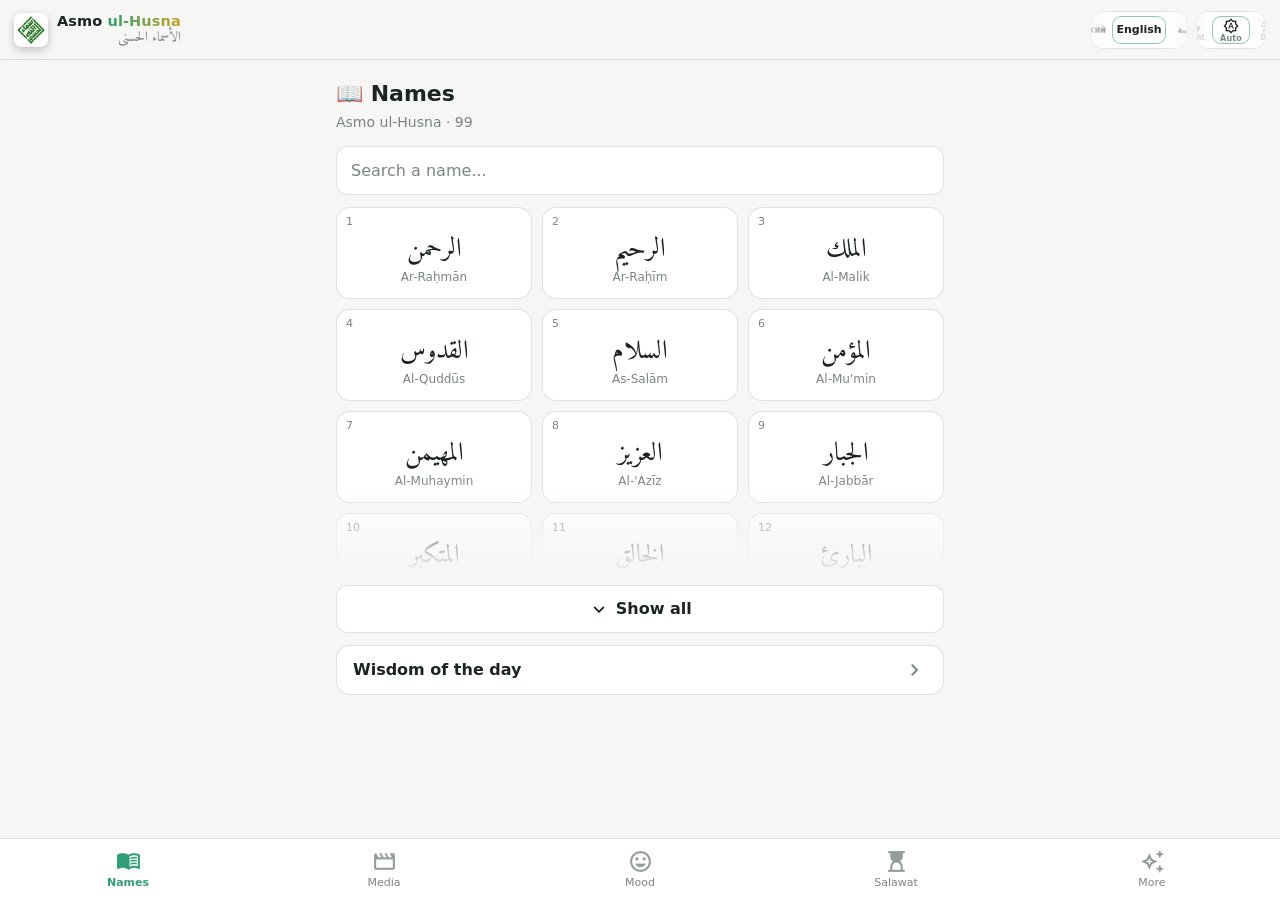
==== index-1.html @ 764eca91 "Add files via upload" ====
<!doctype html>
<html lang="uz">
<head>
  <meta charset="utf-8">
  <meta name="viewport" content="width=device-width, initial-scale=1, maximum-scale=1, viewport-fit=cover">
  <meta name="color-scheme" content="light dark">
  <title>Asmo ul-Husna</title>
  <link rel="preconnect" href="https://fonts.googleapis.com">
  <link rel="preconnect" href="https://fonts.gstatic.com" crossorigin>
  <link href="https://fonts.googleapis.com/css2?family=Amiri:wght@400;700&display=swap" rel="stylesheet">
  <link id="msf" href="https://fonts.googleapis.com/css2?family=Material+Symbols+Outlined:opsz,wght,FILL,GRAD@24,400,0..1,0&icon_names=add,delete,air,auto_awesome,balance,battery_alert,bedtime,block,brightness_auto,chevron_left,chevron_right,cleaning_services,cloud,compress,dark_mode,emoji_events,expand_less,expand_more,favorite,group_off,handshake,heart_broken,help,hourglass_empty,hourglass_top,light_mode,local_fire_department,mail,menu_book,mood,mood_bad,movie,music_note,pan_tool,person,psychology,radio_button_unchecked,restart_alt,self_improvement,sentiment_dissatisfied,sentiment_neutral,sentiment_satisfied,sentiment_very_dissatisfied,sentiment_very_satisfied,settings,share,shield,spa,stylus_note,thumb_up,timer_off,tornado,trending_down,undo,visibility_off,voice_over_off,volunteer_activism,warning,water_drop,wb_twilight,whatshot&display=block" rel="stylesheet" onerror="this.onerror=null;this.href='https://fonts.googleapis.com/css2?family=Material+Symbols+Outlined:opsz,wght,FILL,GRAD@24,400,0..1,0&display=block'">
  <link rel="stylesheet" href="style.css?v=26">
  <script src="https://telegram.org/js/telegram-web-app.js"></script>
</head>
<body>
  <header id="hdr" class="hdr" dir="ltr">
    <a class="brand" id="home" href="./" aria-label="Asmo ul-Husna">
      <span class="emb sm" aria-hidden="true"><i class="lgo"></i></span>
      <span class="bt"><span class="b1">Asmo <em>ul-Husna</em></span><span class="b2">الأسماء الحسنى</span></span>
    </a>
    <div class="tools">
      <div id="wLang" class="wheel w-lang" role="listbox" aria-label="Language"></div>
      <div id="wTheme" class="wheel w-theme" role="listbox" aria-label="Theme"></div>
    </div>
  </header>
  <main id="app" aria-live="polite"></main>
  <nav id="nav" class="nav"></nav>
  <div id="toast" class="toast" role="status"></div>
  <script src="config.js"></script>
  <script src="data.js"></script>
  <script src="meanings.js?v=26"></script>
  <script src="app.js?v=26"></script>
</body>
</html>
---- style.css ----
:root {
  --bg: var(--tg-theme-bg-color, #f6f7f4);
  --card: var(--tg-theme-secondary-bg-color, #ffffff);
  --text: var(--tg-theme-text-color, #1c2421);
  --hint: var(--tg-theme-hint-color, #7a8580);
  --accent: #2f9e77;
  --accent-text: #ffffff;
  --line: rgba(120, 130, 125, .22);
  --danger: #d9534f;
  --radius: 16px;
  --nav-h: 62px;
  --arabic: "Amiri", "Noto Naskh Arabic", "Traditional Arabic", serif;
}
@media (prefers-color-scheme: dark) {
  :root:not([data-theme="light"]):not([data-theme="dark"]) { --bg: var(--tg-theme-bg-color, #131816); --card: var(--tg-theme-secondary-bg-color, #1b2320); --text: var(--tg-theme-text-color, #e8efeb); --hint: var(--tg-theme-hint-color, #8fa097); --line: rgba(160, 180, 170, .18); }
}
:root[data-theme="light"] { color-scheme: light; --bg: #f6f7f4; --card: #ffffff; --text: #1c2421; --hint: #7a8580; --line: rgba(120, 130, 125, .22); }
:root[data-theme="dark"] { color-scheme: dark; --bg: #131816; --card: #1b2320; --text: #e8efeb; --hint: #8fa097; --line: rgba(160, 180, 170, .18); }
* { box-sizing: border-box; -webkit-tap-highlight-color: transparent; }
html, body { margin: 0; background: var(--bg); color: var(--text); font: 16px/1.45 -apple-system, "Segoe UI", Roboto, system-ui, sans-serif; }
body { padding-bottom: calc(var(--nav-h) + env(safe-area-inset-bottom)); }
#app { max-width: 640px; margin: 0 auto; padding: 14px 16px 24px; }
button { font: inherit; color: inherit; border: 0; background: none; cursor: pointer; }
input, textarea { font: inherit; color: var(--text); }

h1 { font-size: 22px; margin: 4px 0 2px; }
.sub { color: var(--hint); font-size: 14px; margin: 0 0 14px; }
.rule { height: 1px; background: var(--line); margin: 12px 0; border: 0; }

.card { background: var(--card); border-radius: var(--radius); padding: 14px; border: 1px solid var(--line); }
.stack > * + * { margin-top: 12px; }
.row { display: flex; gap: 8px; align-items: center; }
.row.wrap { flex-wrap: wrap; }
.grow { flex: 1; }
.center { text-align: center; }

.btn { background: var(--card); border: 1px solid var(--line); border-radius: 12px; padding: 11px 14px; min-height: 44px; font-weight: 600; }
.btn:active { transform: scale(.98); }
.btn.success { background: var(--accent); border-color: var(--accent); color: var(--accent-text); }
.btn.primary { background: var(--tg-theme-button-color, #3a86d6); border-color: transparent; color: var(--tg-theme-button-text-color, #fff); }
.btn.block { display: block; width: 100%; }
.btn.small { min-height: 36px; padding: 6px 12px; font-size: 14px; }

.search { width: 100%; padding: 12px 14px; border-radius: 12px; border: 1px solid var(--line); background: var(--card); margin-bottom: 12px; }
.grid3 { display: grid; grid-template-columns: repeat(3, 1fr); gap: 10px; }
.name-card { position: relative; background: var(--card); border: 1px solid var(--line); border-radius: 14px; padding: 10px 6px 9px; text-align: center; min-height: 92px; }
.name-card .num { position: absolute; top: 6px; inset-inline-start: 9px; font-size: 11px; color: var(--hint); }
.name-card .fav { position: absolute; top: 4px; inset-inline-end: 7px; font-size: 12px; }
.name-card .ar { font-family: var(--arabic); font-size: 26px; line-height: 1.5; margin-top: 8px; direction: rtl; }
.name-card .tr { font-size: 12px; color: var(--hint); }
.empty { text-align: center; color: var(--hint); padding: 30px 8px; }

.seg { display: grid; grid-template-columns: 1fr 1fr; gap: 8px; margin-bottom: 14px; }
.chips { display: flex; flex-wrap: wrap; gap: 8px; }
.chip { background: var(--card); border: 1px solid var(--line); border-radius: 999px; padding: 8px 14px; font-weight: 600; }
.nums { display: flex; flex-wrap: wrap; gap: 8px; justify-content: center; }
.nums .row5 { display: flex; gap: 8px; justify-content: center; width: 100%; }
.num-btn { width: 52px; height: 44px; border-radius: 12px; background: var(--card); border: 1px solid var(--line); font-weight: 700; }
.num-btn.on { background: var(--accent); border-color: var(--accent); color: var(--accent-text); }
.pager { display: flex; align-items: center; justify-content: center; gap: 10px; margin-top: 12px; }
.pager .pg { color: var(--hint); font-weight: 600; min-width: 56px; text-align: center; }

.hero { text-align: center; padding: 18px 10px; }
.hero .ar { font-family: var(--arabic); font-size: 54px; line-height: 1.5; direction: rtl; }
.hero .tr { font-size: 20px; font-weight: 700; }
.hero .no { color: var(--hint); font-size: 13px; }
audio { width: 100%; margin-top: 10px; }
.notice { color: var(--hint); font-size: 13px; margin-top: 6px; }
textarea { width: 100%; min-height: 96px; padding: 12px; border-radius: 12px; border: 1px solid var(--line); background: var(--bg); resize: vertical; }

.mood-card { background: var(--card); border: 1px solid var(--line); border-radius: 14px; padding: 12px 6px; text-align: center; min-height: 96px; display: flex; flex-direction: column; justify-content: center; gap: 4px; }
.mood-card .em { font-size: 30px; }
.mood-card .lb { font-size: 13px; line-height: 1.25; }
.bigemoji { font-size: 64px; text-align: center; }

.bar { height: 12px; border-radius: 99px; background: var(--line); overflow: hidden; }
.bar > i { display: block; height: 100%; background: var(--accent); border-radius: 99px; transition: width .25s; }
.stats { display: grid; grid-template-columns: repeat(3, 1fr); gap: 8px; text-align: center; }
.stats b { display: block; font-size: 22px; }
.stats span { color: var(--hint); font-size: 12px; }
.tap { width: 100%; height: 84px; font-size: 32px; border-radius: 22px; }
.owed { color: var(--danger); font-weight: 700; }
.done { text-align: center; font-weight: 700; color: var(--accent); }
.field { width: 100%; padding: 12px 14px; border-radius: 12px; border: 1px solid var(--line); background: var(--bg); }

.quote { text-align: center; padding: 20px 16px; }
.quote .em { font-size: 40px; }
.quote .qt { font-size: 18px; line-height: 1.55; margin: 12px 0; }
.quote .ref { color: var(--hint); font-size: 13px; }

.list > button { display: flex; align-items: center; gap: 12px; width: 100%; text-align: start; background: var(--card); border: 1px solid var(--line); border-radius: 14px; padding: 14px; margin-bottom: 10px; font-weight: 600; }
.list .ic { font-size: 22px; }
.back { margin-bottom: 8px; }

.nav { position: fixed; inset-inline: 0; bottom: 0; height: calc(var(--nav-h) + env(safe-area-inset-bottom)); padding-bottom: env(safe-area-inset-bottom); display: grid; grid-template-columns: repeat(5, 1fr); background: var(--card); border-top: 1px solid var(--line); z-index: 5; }
.nav button { display: flex; flex-direction: column; align-items: center; justify-content: center; gap: 1px; color: var(--hint); font-size: 11px; }
.nav button .ic { font-size: 25px; opacity: .8; }
.nav button.on { color: var(--accent); font-weight: 700; }
.nav button.on .ic { opacity: 1; font-variation-settings: "FILL" 1, "wght" 400, "GRAD" 0, "opsz" 24; }
.nav.hidden { display: none; }
.toast { position: fixed; left: 50%; bottom: calc(var(--nav-h) + 18px + env(safe-area-inset-bottom)); transform: translate(-50%, 20px); background: #222; color: #fff; padding: 9px 16px; border-radius: 999px; font-size: 14px; opacity: 0; pointer-events: none; transition: .25s; z-index: 9; }
.toast.show { opacity: .95; transform: translate(-50%, 0); }
[dir="rtl"] .pager button, [dir="rtl"] .row { direction: ltr; }

/* ====== Header + silindr (wheel) ====== */
.hdr { position: sticky; top: 0; z-index: 6; display: flex; align-items: center; justify-content: space-between; gap: 8px; height: 60px; padding: 8px 14px; background: var(--bg); border-bottom: 1px solid var(--line); }
.brand { display: flex; align-items: center; gap: 9px; min-width: 0; text-decoration: none; color: var(--text); transition: transform .15s; }
.brand:active { transform: scale(.96); }
@keyframes spin { to { transform: rotate(360deg); } }
.emb { position: relative; display: block; flex-shrink: 0; background: #fff; border-radius: 22%; overflow: hidden; box-shadow: 0 3px 8px rgba(0, 0, 0, .22); }
.emb { perspective: 260px; }
.lgo { position: absolute; inset: 5%; background: url("[data-uri]") center / contain no-repeat; animation: turn 5s ease-in-out infinite; }
@keyframes turn { 0% { transform: rotateY(0deg); } 45%, 100% { transform: rotateY(360deg); } }
.emb.sm { width: 34px; height: 34px; }
.bt span { white-space: nowrap; }
.emb.lg { width: 84px; height: 84px; border-radius: 20px; }
.homehead { display: flex; align-items: center; gap: 14px; margin-bottom: 12px; }
.homehead h1 { margin: 0; }
.homehead .sub { margin: 2px 0 0; }
@media (prefers-reduced-motion: reduce) { .lgo { animation: none; } }
.bt { display: flex; flex-direction: column; line-height: 1.05; min-width: 0; }
.b1 { font-weight: 800; font-size: 14.5px; letter-spacing: .1px; white-space: nowrap; }
.b1 em { font-style: normal; background: linear-gradient(90deg, #2f9e77, #c9a227); -webkit-background-clip: text; background-clip: text; color: transparent; -webkit-text-fill-color: transparent; }
.b2 { font-family: var(--arabic); font-size: 14px; color: var(--hint); margin-top: 2px; direction: rtl; text-align: start; letter-spacing: 0; }
.tools { display: flex; gap: 8px; flex-shrink: 0; }
.wheel { --iw: 66px; position: relative; height: 38px; border-radius: 12px; background: var(--card); border: 1px solid var(--line); overflow: hidden; perspective: 260px;
  -webkit-mask-image: linear-gradient(90deg, rgba(0,0,0,.35) 0, #000 24%, #000 76%, rgba(0,0,0,.35) 100%); mask-image: linear-gradient(90deg, rgba(0,0,0,.35) 0, #000 24%, #000 76%, rgba(0,0,0,.35) 100%); }
.wheel.w-lang { width: 98px; --iw: 52px; }
.wheel.w-theme { width: 70px; --iw: 36px; }
.wheel::after { content: ""; position: absolute; top: 4px; bottom: 4px; left: 50%; width: var(--iw); transform: translateX(-50%); border-radius: 9px; border: 1.5px solid var(--accent); opacity: .55; pointer-events: none; }
.w-track { display: flex; height: 100%; overflow-x: scroll; overflow-y: hidden; scroll-snap-type: x mandatory; scrollbar-width: none; -ms-overflow-style: none; overscroll-behavior-x: contain; touch-action: pan-x; cursor: grab; }
.w-track::-webkit-scrollbar { display: none; }
.w-track.drag, .w-track.jump { scroll-snap-type: none; }
.w-track.drag { cursor: grabbing; }
.w-item { flex: 0 0 var(--iw); width: var(--iw); display: flex; align-items: center; justify-content: center; scroll-snap-align: center; font-size: 11px; font-weight: 700; white-space: nowrap; user-select: none; will-change: transform, opacity; }
.w-theme .w-item { flex-direction: column; gap: 1px; line-height: 1; }
.w-item .ic { font-size: 16px; }
.w-item .lb { font-size: 8px; font-weight: 700; color: var(--hint); letter-spacing: .2px; }
.w-pad { flex: 0 0 calc((100% - var(--iw)) / 2); }

@media (max-width: 380px) {
  .wheel.w-lang { width: 90px; --iw: 48px; }
  .wheel.w-theme { width: 64px; --iw: 33px; }
  .b1 { font-size: 13px; }
  .emb.sm { width: 30px; height: 30px; }
  .brand { gap: 7px; }
  .b2 { display: none; }
}

/* ====== Salavot: qumsoat va dumaloq tugma ====== */
:root { --sand: #d9a93a; --capc: #9a7a3a; }
:root[data-theme="dark"] { --capc: #b8944a; }
.daily { display: flex; flex-direction: column; align-items: center; min-height: calc(100vh - 60px - var(--nav-h) - 52px - env(safe-area-inset-bottom)); min-height: calc(100dvh - 60px - var(--nav-h) - 52px - env(safe-area-inset-bottom)); }
.dhead { display: flex; align-items: center; justify-content: space-between; width: 100%; }
.gear { width: 40px; height: 40px; border-radius: 50%; background: var(--card); border: 1px solid var(--line); font-size: 18px; transition: transform .25s; }
.gear.on { transform: rotate(60deg); border-color: var(--accent); }
.daily .owed { margin: 4px 0 0; }
.hgwrap { margin: 6px 0 2px; width: 100%; }
.hgstage { --st1: #f3fcf8; --st2: #d4f0e3; --st3: #b5e3cd; --tx: #12362b; --tx2: rgba(18, 54, 43, .62); --s1: #3fcf9c; --s2: #1f9d74; --fxb: rgba(47, 158, 119, .55); --fxf: rgba(47, 158, 119, .14); position: relative; overflow: hidden; border-radius: 28px; padding: 18px 12px 14px; color: var(--tx); background: radial-gradient(110% 60% at 50% 40%, rgba(255, 255, 255, var(--stg, .7)) 0%, transparent 62%), linear-gradient(160deg, var(--st1) 0%, var(--st2) 55%, var(--st3) 100%); box-shadow: 0 12px 30px rgba(30, 140, 105, .2), inset 0 0 0 1px rgba(47, 158, 119, .18); }
:root[data-theme="dark"] .hgstage { --st1: #174a3c; --st2: #10362c; --st3: #0b2620; --tx: #e8fff4; --tx2: rgba(214, 255, 235, .72); --s1: #86f3c6; --s2: #3fc896; --fxb: rgba(255, 255, 255, .5); --fxf: rgba(255, 255, 255, .1); --au: .1; --stg: .06; }
@media (prefers-color-scheme: dark) { :root:not([data-theme="light"]):not([data-theme="dark"]) .hgstage { --st1: #174a3c; --st2: #10362c; --st3: #0b2620; --tx: #e8fff4; --tx2: rgba(214, 255, 235, .72); --s1: #86f3c6; --s2: #3fc896; --fxb: rgba(255, 255, 255, .5); --fxf: rgba(255, 255, 255, .1); --au: .1; --stg: .06; } }
.hgpat { position: absolute; inset: 0; width: 100%; height: 100%; pointer-events: none; }
.hgaura { position: absolute; left: 50%; top: 44%; width: 78%; aspect-ratio: 1; transform: translate(-50%, -50%); border-radius: 50%; background: radial-gradient(circle, rgba(255, 255, 255, var(--au, .55)), rgba(255, 255, 255, calc(var(--au, .55) * .27)) 46%, transparent 70%); filter: blur(6px); animation: aura 5s ease-in-out infinite; pointer-events: none; }
.pt { position: absolute; width: var(--s); height: var(--s); border-radius: 50%; background: var(--c); box-shadow: 0 0 calc(var(--s) * 2.6) var(--c); opacity: .15; animation: ptfloat var(--d) ease-in-out var(--dl) infinite; pointer-events: none; }
.pt.ring { background: none; border: 1.3px solid var(--c); box-shadow: 0 0 6px var(--c); }
.hgbox { position: relative; z-index: 2; display: flex; justify-content: center; }
.hgw { position: relative; width: 176px; height: 264px; }
.hg { position: absolute; inset: 0; width: 100%; height: 100%; display: block; overflow: visible; filter: drop-shadow(0 8px 12px rgba(0, 60, 45, .28)); }
.hgfrost { position: absolute; inset: 0; -webkit-backdrop-filter: blur(13px) saturate(1.9) brightness(1.06); backdrop-filter: blur(13px) saturate(1.9) brightness(1.06); background: linear-gradient(135deg, rgba(255, 255, 255, .42), rgba(210, 255, 235, .1) 50%, rgba(255, 255, 255, .2)); }
.orb { position: absolute; border-radius: 50%; filter: blur(18px); opacity: .55; pointer-events: none; animation: orbx var(--d) ease-in-out var(--dl) infinite alternate; }
.orb.o1 { width: 130px; height: 130px; left: -12%; top: 18%; background: radial-gradient(circle, #5fe0ab, rgba(95, 224, 171, 0) 70%); --tx: 250%; --ty: 40%; --d: 9s; --dl: 0s; }
.orb.o2 { width: 100px; height: 100px; right: -8%; top: 50%; background: radial-gradient(circle, #34c3b4, rgba(52, 195, 180, 0) 70%); --tx: -270%; --ty: -50%; --d: 11s; --dl: -3s; }
.orb.o3 { width: 150px; height: 150px; left: 6%; top: 60%; background: radial-gradient(circle, #7fd8ff, rgba(127, 216, 255, 0) 70%); --tx: 190%; --ty: -60%; --d: 13s; --dl: -6s; }
.orb.o4 { width: 80px; height: 80px; right: 12%; top: 14%; background: radial-gradient(circle, #b6f5d6, rgba(182, 245, 214, 0) 70%); --tx: -180%; --ty: 120%; --d: 8s; --dl: -2s; }
@keyframes orbx { from { transform: translate3d(0, 0, 0) scale(1); } to { transform: translate3d(var(--tx), var(--ty), 0) scale(1.3); } }
.hgsweep { position: absolute; top: -10%; bottom: -10%; width: 30%; left: -40%; background: linear-gradient(100deg, transparent, rgba(255, 255, 255, .45), transparent); transform: skewX(-18deg); animation: sweep 7s ease-in-out infinite; pointer-events: none; }
@keyframes sweep { 0%, 50% { left: -40%; } 100% { left: 130%; } }
.hg .halo, .hg .spk, .hg .mote { transform-box: fill-box; transform-origin: center; }
.hg .halo { animation: halo 3s ease-in-out infinite; }
.hg .spk { opacity: 0; animation: spk var(--t, 2.4s) ease-in-out var(--dl, 0s) infinite; }
.hg .mote { opacity: .5; animation: mote 6s ease-in-out infinite; }
.hgstage.pulse .hgaura { animation: flash .7s ease-out; }
.hgstage.pulse .hg .halo { animation-duration: .45s; }
.hgbox.flip { animation: hgflip .9s cubic-bezier(.55, .05, .3, 1) forwards; }
@keyframes hgflip { 50% { transform: rotate(90deg) scale(1.07); } 100% { transform: rotate(180deg); } }
@keyframes aura { 0%, 100% { opacity: .75; transform: translate(-50%, -50%) scale(.96); } 50% { opacity: 1; transform: translate(-50%, -50%) scale(1.06); } }
@keyframes flash { 0% { opacity: 1; transform: translate(-50%, -50%) scale(1.22); } 100% { opacity: .75; transform: translate(-50%, -50%) scale(.96); } }
@keyframes halo { 0%, 100% { opacity: .5; transform: scale(.85); } 50% { opacity: 1; transform: scale(1.15); } }
@keyframes spk { 0%, 100% { opacity: 0; transform: scale(.2) rotate(0deg); } 50% { opacity: 1; transform: scale(var(--sc, 1)) rotate(45deg); } }
@keyframes mote { 0%, 100% { transform: translate(0, 0); opacity: .15; } 50% { transform: translate(3px, -5px); opacity: .85; } }
@keyframes ptfloat { 0%, 100% { transform: translate(0, 0); opacity: .15; } 50% { transform: translate(var(--dx, 6px), -14px); opacity: .95; } }
.hgstage .stats { position: relative; z-index: 2; }
.hgstage .stats b { color: var(--tx); }
.hgstage .stats span { color: var(--tx2); }
.hgstage .done { position: relative; z-index: 2; margin-top: 8px; color: var(--tx); font-weight: 600; }
.stats.mini { width: 100%; margin-top: 8px; }
.daily .done { margin-top: 10px; }
.tapzone { --ti: #0d6b51; position: relative; width: 190px; height: 170px; margin: auto 0 6px; display: grid; place-items: center; }
:root[data-theme="dark"] .tapzone { --ti: #e4fff4; }
@media (prefers-color-scheme: dark) { :root:not([data-theme="light"]):not([data-theme="dark"]) .tapzone { --ti: #e4fff4; } }
.tb { position: absolute; border-radius: 50%; filter: blur(10px); pointer-events: none; animation: tbmove var(--d, 7s) ease-in-out infinite alternate; }
.tb.b1 { width: 84px; height: 84px; left: 12px; top: 18px; background: radial-gradient(circle, #34d399, rgba(52, 211, 153, 0) 72%); --d: 6s; --x: 70px; --y: 40px; }
.tb.b2 { width: 70px; height: 70px; right: 10px; bottom: 12px; background: radial-gradient(circle, #38bdf8, rgba(56, 189, 248, 0) 72%); --d: 8s; --x: -60px; --y: -34px; }
.tb.b3 { width: 60px; height: 60px; right: 26px; top: 10px; background: radial-gradient(circle, #fde68a, rgba(253, 230, 138, 0) 72%); --d: 5s; --x: -50px; --y: 60px; }
@keyframes tbmove { from { transform: translate(0, 0) scale(1); } to { transform: translate(var(--x), var(--y)) scale(1.25); } }
.tap-round { position: relative; z-index: 1; margin: 0; width: 124px; height: 124px; border-radius: 50%; font-size: 54px; font-weight: 300; line-height: 1; color: var(--ti); background: linear-gradient(145deg, rgba(255, 255, 255, .55), rgba(95, 224, 171, .28) 55%, rgba(47, 158, 119, .22)); -webkit-backdrop-filter: blur(12px) saturate(1.8); backdrop-filter: blur(12px) saturate(1.8); border: 1.5px solid rgba(255, 255, 255, .75); box-shadow: 0 12px 30px rgba(31, 157, 116, .32), inset 0 2px 0 rgba(255, 255, 255, .85), inset 0 -10px 18px rgba(255, 255, 255, .14), inset 0 0 22px rgba(255, 255, 255, .22); transition: transform .12s, box-shadow .12s; }
.tap-round:active { transform: scale(.93); box-shadow: 0 5px 14px rgba(31, 157, 116, .3), inset 0 2px 0 rgba(255, 255, 255, .85); }
.tap-round.off { margin: auto 0 6px; background: var(--line); box-shadow: none; color: var(--hint); cursor: default; -webkit-backdrop-filter: none; backdrop-filter: none; border-color: transparent; }
@media (prefers-reduced-motion: reduce) { .hgbox.flip, .hgaura, .orb, .hgsweep, .pt, .hg .halo, .hg .spk, .hg .mote { animation: none; } .hg .spk { opacity: .7; } }

/* ====== Ism ma'nosi ====== */
.mean .mt { margin-top: 8px; line-height: 1.65; word-break: break-word; }
.mean blockquote { margin: 8px 0; padding: 6px 12px; border-inline-start: 3px solid var(--accent); background: rgba(47, 158, 119, .08); border-radius: 0 10px 10px 0; }
.mean code { background: var(--line); padding: 1px 5px; border-radius: 5px; }
.sp { filter: blur(5px); background: var(--line); border-radius: 4px; cursor: pointer; transition: filter .2s; }
.sp.show { filter: none; background: none; }

/* ---- Google Material Symbols ---- */
.msi { font-family: "Material Symbols Outlined"; font-weight: 400; font-style: normal; font-size: 24px; line-height: 1; letter-spacing: normal; text-transform: none; display: inline-block; width: 1em; height: 1em; overflow: hidden; white-space: nowrap; direction: ltr; vertical-align: middle; -webkit-font-smoothing: antialiased; font-feature-settings: "liga"; font-variation-settings: "FILL" 0, "wght" 400, "GRAD" 0, "opsz" 24; }
.msi.fill { font-variation-settings: "FILL" 1, "wght" 400, "GRAD" 0, "opsz" 24; }
.back { display: inline-flex; align-items: center; gap: 2px; padding-inline-start: 6px; }
.back .msi { font-size: 22px; }
[dir="rtl"] .back .msi { transform: scaleX(-1); }
.gear .msi { font-size: 22px; }
.name-card .fav { color: #ff3b5c; font-size: 0; line-height: 1; }
.name-card .fav .msi { font-size: 15px; }
.tapzone { --ti: #0d6b51; position: relative; width: 190px; height: 170px; margin: auto 0 6px; display: grid; place-items: center; }
:root[data-theme="dark"] .tapzone { --ti: #e4fff4; }
@media (prefers-color-scheme: dark) { :root:not([data-theme="light"]):not([data-theme="dark"]) .tapzone { --ti: #e4fff4; } }
.tb { position: absolute; border-radius: 50%; filter: blur(10px); pointer-events: none; animation: tbmove var(--d, 7s) ease-in-out infinite alternate; }
.tb.b1 { width: 84px; height: 84px; left: 12px; top: 18px; background: radial-gradient(circle, #34d399, rgba(52, 211, 153, 0) 72%); --d: 6s; --x: 70px; --y: 40px; }
.tb.b2 { width: 70px; height: 70px; right: 10px; bottom: 12px; background: radial-gradient(circle, #38bdf8, rgba(56, 189, 248, 0) 72%); --d: 8s; --x: -60px; --y: -34px; }
.tb.b3 { width: 60px; height: 60px; right: 26px; top: 10px; background: radial-gradient(circle, #fde68a, rgba(253, 230, 138, 0) 72%); --d: 5s; --x: -50px; --y: 60px; }
@keyframes tbmove { from { transform: translate(0, 0) scale(1); } to { transform: translate(var(--x), var(--y)) scale(1.25); } }
.tap-round { position: relative; z-index: 1; margin: 0; width: 124px; height: 124px; border-radius: 50%; font-size: 54px; font-weight: 300; line-height: 1; color: var(--ti); background: linear-gradient(145deg, rgba(255, 255, 255, .55), rgba(95, 224, 171, .28) 55%, rgba(47, 158, 119, .22)); -webkit-backdrop-filter: blur(12px) saturate(1.8); backdrop-filter: blur(12px) saturate(1.8); border: 1.5px solid rgba(255, 255, 255, .75); box-shadow: 0 12px 30px rgba(31, 157, 116, .32), inset 0 2px 0 rgba(255, 255, 255, .85), inset 0 -10px 18px rgba(255, 255, 255, .14), inset 0 0 22px rgba(255, 255, 255, .22); transition: transform .12s, box-shadow .12s; }
.tap-round .msi { font-size: 64px; }
.tap-round .stp { position: absolute; bottom: 20px; font-size: 15px; font-weight: 700; }
/* ism kartasi (slayd) */
.slidewrap { position: relative; margin-bottom: 4px; }
.slidewrap::before { content: ""; position: absolute; inset: 10px 14px -8px; border-radius: var(--radius); background: var(--card); border: 1px solid var(--line); opacity: .55; z-index: 0; }
.slide { position: relative; z-index: 1; touch-action: pan-y; user-select: none; -webkit-user-select: none; will-change: transform; }
.slide .mean { margin-top: 12px; }
.slide.in-next { animation: fromBehind .42s cubic-bezier(.2, .8, .2, 1); }
.slide.in-back { z-index: 6; animation: backIn .46s cubic-bezier(.2, .8, .2, 1); }
@keyframes backIn { from { transform: translateX(-135%) rotate(-12deg); opacity: .35; } to { transform: none; opacity: 1; } }
.slide.ghost.under { z-index: 2; }
@keyframes fromBehind { from { transform: scale(.86) translateY(22px); opacity: .5; filter: brightness(.8); } to { transform: none; opacity: 1; filter: none; } }
.slide.ghost { position: absolute; top: 0; left: 0; z-index: 5; pointer-events: none; }
.hnav { display: flex; align-items: center; justify-content: space-between; }
.rb { width: 34px; height: 34px; border-radius: 50%; color: var(--hint); display: grid; place-items: center; }
.rb:active { background: var(--line); }
/* like / izoh / ulashish paneli */
.acts { display: flex; justify-content: flex-end; gap: 10px; margin: 16px 2px 10px; }
.act { position: relative; width: 48px; height: 48px; border-radius: 50%; background: var(--card); border: 1px solid var(--line); display: grid; place-items: center; color: var(--text); transition: transform .12s, background .2s, color .2s, border-color .2s; }
.act:active { transform: scale(.9); }
.act.on { background: var(--accent); border-color: var(--accent); color: #fff; }
.act.has::after { content: ""; position: absolute; top: 8px; inset-inline-end: 9px; width: 9px; height: 9px; border-radius: 50%; background: var(--accent); border: 2px solid var(--card); }
.act.on.has::after { background: #fff; border-color: var(--accent); }
.act.like.liked { color: #ff3b5c; border-color: rgba(255, 59, 92, .45); background: rgba(255, 59, 92, .09); }
.act.pop .msi:first-child { animation: heartpop .42s cubic-bezier(.2, 1.6, .4, 1); }
@keyframes heartpop { 0% { transform: scale(.5); } 60% { transform: scale(1.4); } 100% { transform: scale(1); } }
.bp { position: absolute; left: 50%; top: 50%; width: 1em; height: 1em; color: #ff3b5c; pointer-events: none; animation: burst .75s ease-out forwards; }
@keyframes burst { 0% { transform: translate(-50%, -50%) scale(.3); opacity: 1; } 100% { transform: translate(calc(-50% + var(--x)), calc(-50% + var(--y))) scale(1); opacity: 0; } }
.likepop { position: absolute; inset: 0; display: grid; place-items: center; pointer-events: none; opacity: 0; z-index: 3; }
.likepop .msi { font-size: 96px; color: #ff3b5c; filter: drop-shadow(0 6px 16px rgba(255, 59, 92, .5)); }
.likepop.show { animation: bigpop .8s ease-out; }
@keyframes bigpop { 0% { opacity: 0; transform: scale(.3); } 25% { opacity: 1; transform: scale(1.15); } 60% { opacity: 1; transform: scale(1); } 100% { opacity: 0; transform: scale(1.1); } }
#dpanel .panel { margin-top: 4px; }
@media (prefers-reduced-motion: reduce) { .slide.in-next, .slide.in-back, .act.pop .msi, .bp, .likepop.show { animation: none; } }

/* ---- Kayfiyat ---- */
.hico { font-size: 26px; vertical-align: -5px; color: var(--accent); }
.moodgrid { position: relative; max-height: 366px; overflow: hidden; transition: max-height .45s ease; -webkit-mask-image: linear-gradient(#000 74%, transparent); mask-image: linear-gradient(#000 74%, transparent); }
.moodgrid.open { max-height: 2600px; -webkit-mask-image: none; mask-image: none; }
.moodgrid .grid3 { grid-auto-rows: 96px; }
.mood-card { gap: 6px; }
.mi { --t: #e0a93a; --tb: rgba(224, 169, 58, .16); width: 44px; height: 44px; border-radius: 50%; display: grid; place-items: center; margin: 0 auto; background: var(--tb); color: var(--t); }
.mi .msi { font-size: 26px; }
.mi.big { width: 88px; height: 88px; }
.mi.big .msi { font-size: 52px; }
.mi.t-pos { --t: #d99a1c; --tb: rgba(224, 169, 58, .17); }
.mi.t-calm { --t: #2f9e77; --tb: rgba(47, 158, 119, .16); }
.mi.t-love { --t: #e8466f; --tb: rgba(232, 70, 111, .15); }
.mi.t-neu { --t: #7d8a96; --tb: rgba(125, 138, 150, .18); }
.mi.t-sad { --t: #5b7bd5; --tb: rgba(91, 123, 213, .17); }
.mi.t-fear { --t: #8a63d2; --tb: rgba(138, 99, 210, .17); }
.mi.t-ang { --t: #e2582e; --tb: rgba(226, 88, 46, .16); }
.mi.t-rep { --t: #1f9fb0; --tb: rgba(31, 159, 176, .17); }
.moodtog { margin-top: 12px; display: flex; align-items: center; justify-content: center; gap: 4px; }
.moodtog .msi { font-size: 22px; }

/* ---- Yashil skroll (ismlar) ---- */
html { scrollbar-width: none; -ms-overflow-style: none; }
html::-webkit-scrollbar, body::-webkit-scrollbar { display: none; }
#nsb { position: fixed; right: 0; width: 30px; z-index: 5; display: none; touch-action: none; }
#nsb .th { position: absolute; right: 4px; width: 5px; border-radius: 6px; background: var(--accent); opacity: .4; transition: width .15s, opacity .15s, right .15s; }
#nsb.on .th { opacity: .75; }
#nsb.drag .th { width: 9px; right: 3px; opacity: 1; box-shadow: 0 0 10px rgba(47, 158, 119, .55); }
#nsb .bub { position: absolute; right: 62px; width: 38px; height: 38px; border-radius: 50%; display: grid; place-items: center; background: var(--accent); color: #fff; font-weight: 800; font-size: 14px; box-shadow: 0 4px 14px rgba(47, 158, 119, .45); opacity: 0; transform: scale(.5); transform-origin: right center; transition: opacity .15s, transform .15s; pointer-events: none; }
#nsb.on .bub { opacity: 1; transform: scale(1); }
body.indetail #app { min-height: calc(100vh - 60px); min-height: calc(100dvh - 60px); touch-action: pan-y; }
/* ---- Kunlik maqsad: soat uslubidagi raqamlar ---- */
.goalbox { gap: 14px; }
.goalhead { display: flex; align-items: baseline; justify-content: space-between; gap: 10px; font-weight: 700; }
.goalhead b { font-size: 24px; color: var(--accent); font-variant-numeric: tabular-nums; }
.digits { display: flex; align-items: center; justify-content: center; gap: 6px; }
.dg { position: relative; width: 44px; height: 108px; overflow: hidden; border-radius: 12px; background: var(--bg); border: 1px solid var(--line); -webkit-mask-image: linear-gradient(#0000 0, #000 30%, #000 70%, #0000 100%); mask-image: linear-gradient(#0000 0, #000 30%, #000 70%, #0000 100%); }
.dg::after { content: ""; position: absolute; left: 3px; right: 3px; top: 36px; height: 36px; border-radius: 9px; border: 1.5px solid var(--accent); opacity: .6; pointer-events: none; }
.dg-track { height: 100%; overflow-y: scroll; scroll-snap-type: y mandatory; scrollbar-width: none; overscroll-behavior: contain; touch-action: pan-y; }
.dg-track::-webkit-scrollbar { display: none; }
.dg-track.jump { scroll-snap-type: none; }
.dg-pad { height: 36px; }
.dg-i { height: 36px; display: flex; align-items: center; justify-content: center; font-size: 26px; font-weight: 800; scroll-snap-align: center; user-select: none; font-variant-numeric: tabular-nums; }
.dg-comma { font-size: 28px; font-weight: 800; color: var(--hint); align-self: flex-end; margin-bottom: 30px; }

.nta { resize: none; min-height: 0; overflow: hidden; line-height: 1.4; padding: 10px 12px; display: block; }
.nrow { display: flex; align-items: center; gap: 10px; min-height: 44px; }
.nrow .btn { flex: 1; margin-right: 18px; }
.nrow .btn[hidden] { display: none; }
.trashw { position: relative; width: 44px; height: 44px; margin-left: auto; flex-shrink: 0; }
.trashw.none { visibility: hidden; }
.trash { position: relative; z-index: 2; width: 44px; height: 44px; border-radius: 50%; border: 1px solid var(--line); background: var(--card); color: #e5484d; display: grid; place-items: center; padding: 0; touch-action: none; user-select: none; -webkit-user-select: none; -webkit-touch-callout: none; }
.trash .msi { font-size: 24px; }
.hr { position: absolute; left: 50%; top: 50%; width: 76px; height: 76px; margin: -38px 0 0 -38px; border-radius: 50%; box-sizing: border-box; pointer-events: none; opacity: 0; clip-path: inset(0 50% 0 0); }
.hr:not(.red) { border: 3px solid #b9bec6; z-index: 1; transition: opacity .12s; }
.hr.red { background: rgba(229, 72, 77, .22); border: 3px solid #e5484d; z-index: 1; transform: scale(.58); transition: transform 0s, opacity .12s; }
.trashw.hold .hr:not(.red) { opacity: 1; }
.trashw.hold .hr.red { opacity: 1; transform: scale(1); transition: transform 1s linear, opacity .12s; }

.name-card .fav.nt { color: var(--accent); }
.name-card .fav.nt.two { inset-inline-end: 26px; }

.fx { position: absolute; left: 0; width: var(--z); height: var(--z); pointer-events: none; z-index: 1; opacity: .8; animation: fxmove var(--d) linear var(--dl) infinite; }
.fx.ring { border-radius: 50%; border: 1.5px solid var(--fxb); }
.fx.dia { border-radius: 24%; background: var(--fxf); border: 1px solid var(--fxb); }
.fx.dot { border-radius: 50%; width: calc(var(--z) / 2.2); height: calc(var(--z) / 2.2); background: var(--fxb); }
.fx.bar { height: 3px; width: calc(var(--z) * 1.6); border-radius: 99px; background: var(--fxb); }
@keyframes fxmove { from { transform: translateX(-120%) rotate(0deg); } to { transform: translateX(calc(100vw)) rotate(220deg); } }
@media (prefers-reduced-motion: reduce) { .fx { animation: none; left: 70%; } }

.seg { display: flex; gap: 3px; padding: 3px; border-radius: 12px; background: var(--line); }
.seg button { flex: 1; padding: 9px 6px; border-radius: 9px; font-weight: 600; font-size: 14px; color: var(--hint); }
.seg button.on { background: var(--accent); color: #fff; }
.hgbox.free .hgw { touch-action: pan-y; cursor: grab; -webkit-user-select: none; user-select: none; }

.pt { z-index: 4; }

/* ====== Ismlar sahifasi: yig'ilgan ro'yxat, aylanuvchi qidiruv, kun hikmati, ma'no chegarasi ====== */
.ngrid { position: relative; max-height: 366px; overflow: hidden; transition: max-height .45s ease; -webkit-mask-image: linear-gradient(#000 74%, transparent); mask-image: linear-gradient(#000 74%, transparent); }
.ngrid.open { max-height: 12000px; -webkit-mask-image: none; mask-image: none; }
.ngrid .grid3 { grid-auto-rows: 92px; }
#ntog[hidden] { display: none; }
.sbox { position: relative; margin-bottom: 12px; }
.sbox .search { margin-bottom: 0; }
.ph { position: absolute; inset: 0 15px; overflow: hidden; pointer-events: none; color: var(--hint); transition: opacity .15s; }
.ph span { position: absolute; inset-inline-start: 0; top: 50%; margin-top: -.7em; line-height: 1.4; white-space: nowrap; will-change: transform; }
.sbox.has .ph { opacity: 0; }
.hikrow { width: 100%; display: flex; align-items: center; justify-content: space-between; margin-top: 12px; padding: 12px 16px; min-height: 48px; background: var(--card); border: 1px solid var(--line); border-radius: 14px; font-weight: 600; text-align: start; }
.hikrow .msi { font-size: 24px; color: var(--hint); }
[dir="rtl"] .hikrow .msi { transform: scaleX(-1); }
.mean .mt { overflow: hidden; transition: max-height .35s ease; }
.mean .mt.clamp { max-height: 11.5em; -webkit-mask-image: linear-gradient(#000 68%, transparent); mask-image: linear-gradient(#000 68%, transparent); }
.mean .mt.clamp.open { max-height: 300em; -webkit-mask-image: none; mask-image: none; }
.mean .mt.fits { max-height: none; -webkit-mask-image: none; mask-image: none; }
.mtog { display: flex; align-items: center; justify-content: center; gap: 2px; width: 100%; margin-top: 6px; min-height: 36px; color: var(--accent); font-weight: 600; }
.mtog[hidden] { display: none; }
.mtog .msi { font-size: 22px; }

/* ====== AYOL mavzusi (data-gender="female"): pushti shishasimon ====== */
html[data-gender="female"] {
  --bg: #f3d5dc; --card: rgba(255, 255, 255, .30); --text: #3a2830; --hint: #8c6d77;
  --line: rgba(255, 255, 255, .62); --accent: #d9628c; --accent-text: #fff;
  background: linear-gradient(165deg, #f8e2e6 0%, #f2cdd7 52%, #ebbfcc 100%) fixed;
  min-height: 100%;
}
html[data-gender="female"] body { background: none; position: relative; padding-bottom: calc(var(--nav-h) + 26px + env(safe-area-inset-bottom)); }
html[data-gender="female"] body::before {
  content: ""; position: absolute; top: 52px; right: 0; width: min(62vw, 300px); aspect-ratio: 330 / 400;
  background: url(blossom.svg?v=26) no-repeat top right / contain; pointer-events: none; z-index: 7;
}
html[data-gender="female"] body.indetail::before { opacity: .0; }
html[data-gender="female"] .card, html[data-gender="female"] .name-card, html[data-gender="female"] .btn, html[data-gender="female"] .search,
html[data-gender="female"] .chip, html[data-gender="female"] .mood-card, html[data-gender="female"] .list > button, html[data-gender="female"] .gear,
html[data-gender="female"] .act, html[data-gender="female"] .hikrow, html[data-gender="female"] .wheel, html[data-gender="female"] .num-btn {
  -webkit-backdrop-filter: blur(14px) saturate(1.5); backdrop-filter: blur(14px) saturate(1.5);
  box-shadow: 0 8px 22px rgba(200, 100, 135, .16), inset 0 1px 0 rgba(255, 255, 255, .75), inset 0 -8px 16px rgba(255, 255, 255, .10);
}
html[data-gender="female"] .name-card, html[data-gender="female"] .mood-card { border-radius: 20px; }
html[data-gender="female"] .card { border-radius: 22px; }
html[data-gender="female"] .search { border-radius: 18px; }
html[data-gender="female"] .hdr { background: rgba(255, 255, 255, .34); -webkit-backdrop-filter: blur(16px) saturate(1.5); backdrop-filter: blur(16px) saturate(1.5); border-bottom: 1px solid rgba(255, 255, 255, .6); }
html[data-gender="female"] .nav {
  inset-inline: 12px; bottom: calc(10px + env(safe-area-inset-bottom)); height: var(--nav-h); padding-bottom: 0; border-radius: 26px;
  background: rgba(255, 255, 255, .42); border: 1px solid rgba(255, 255, 255, .7);
  -webkit-backdrop-filter: blur(18px) saturate(1.6); backdrop-filter: blur(18px) saturate(1.6);
  box-shadow: 0 10px 28px rgba(200, 100, 135, .22), inset 0 1px 0 rgba(255, 255, 255, .8);
}
html[data-gender="female"] .toast { bottom: calc(var(--nav-h) + 30px + env(safe-area-inset-bottom)); }
html[data-gender="female"] .slidewrap::before { background: rgba(255, 255, 255, .25); }
html[data-gender="female"] .ph, html[data-gender="female"] .name-card .num { color: var(--hint); }
html[data-gender="female"] #nsb .th { background: #d9628c; }
html[data-gender="female"] #nsb.drag .th { box-shadow: 0 0 10px rgba(217, 98, 140, .55); }
html[data-gender="female"] #nsb .bub { background: #d9628c; box-shadow: 0 4px 14px rgba(217, 98, 140, .45); }
html[data-gender="female"] .mean blockquote { background: rgba(217, 98, 140, .10); }
html[data-gender="female"] .btn.success { box-shadow: 0 8px 20px rgba(217, 98, 140, .35); }
/* ayol + tungi rejim */
html[data-gender="female"][data-theme="dark"] {
  color-scheme: dark; --bg: #2a1a22; --card: rgba(255, 255, 255, .08); --text: #f7e8ec; --hint: #c3a3ae;
  --line: rgba(255, 255, 255, .16); --accent: #ef8db0;
  background: linear-gradient(165deg, #3a2230 0%, #2c1b25 55%, #22141c 100%) fixed;
}
html[data-gender="female"][data-theme="dark"] .hdr { background: rgba(40, 24, 33, .55); border-bottom-color: rgba(255, 255, 255, .12); }
html[data-gender="female"][data-theme="dark"] .nav { background: rgba(48, 30, 40, .62); border-color: rgba(255, 255, 255, .14); }
html[data-gender="female"][data-theme="dark"] body::before { filter: brightness(.82) saturate(.95); }
html[data-gender="female"][data-theme="dark"] .card, html[data-gender="female"][data-theme="dark"] .name-card, html[data-gender="female"][data-theme="dark"] .btn,
html[data-gender="female"][data-theme="dark"] .search, html[data-gender="female"][data-theme="dark"] .hikrow, html[data-gender="female"][data-theme="dark"] .chip {
  box-shadow: 0 8px 22px rgba(0, 0, 0, .28), inset 0 1px 0 rgba(255, 255, 255, .10);
}
@media (prefers-color-scheme: dark) {
  html[data-gender="female"]:not([data-theme="light"]):not([data-theme="dark"]) {
    color-scheme: dark; --bg: #2a1a22; --card: rgba(255, 255, 255, .08); --text: #f7e8ec; --hint: #c3a3ae; --line: rgba(255, 255, 255, .16); --accent: #ef8db0;
    background: linear-gradient(165deg, #3a2230 0%, #2c1b25 55%, #22141c 100%) fixed;
  }
  html[data-gender="female"]:not([data-theme="light"]):not([data-theme="dark"]) .hdr { background: rgba(40, 24, 33, .55); }
  html[data-gender="female"]:not([data-theme="light"]):not([data-theme="dark"]) .nav { background: rgba(48, 30, 40, .62); }
}
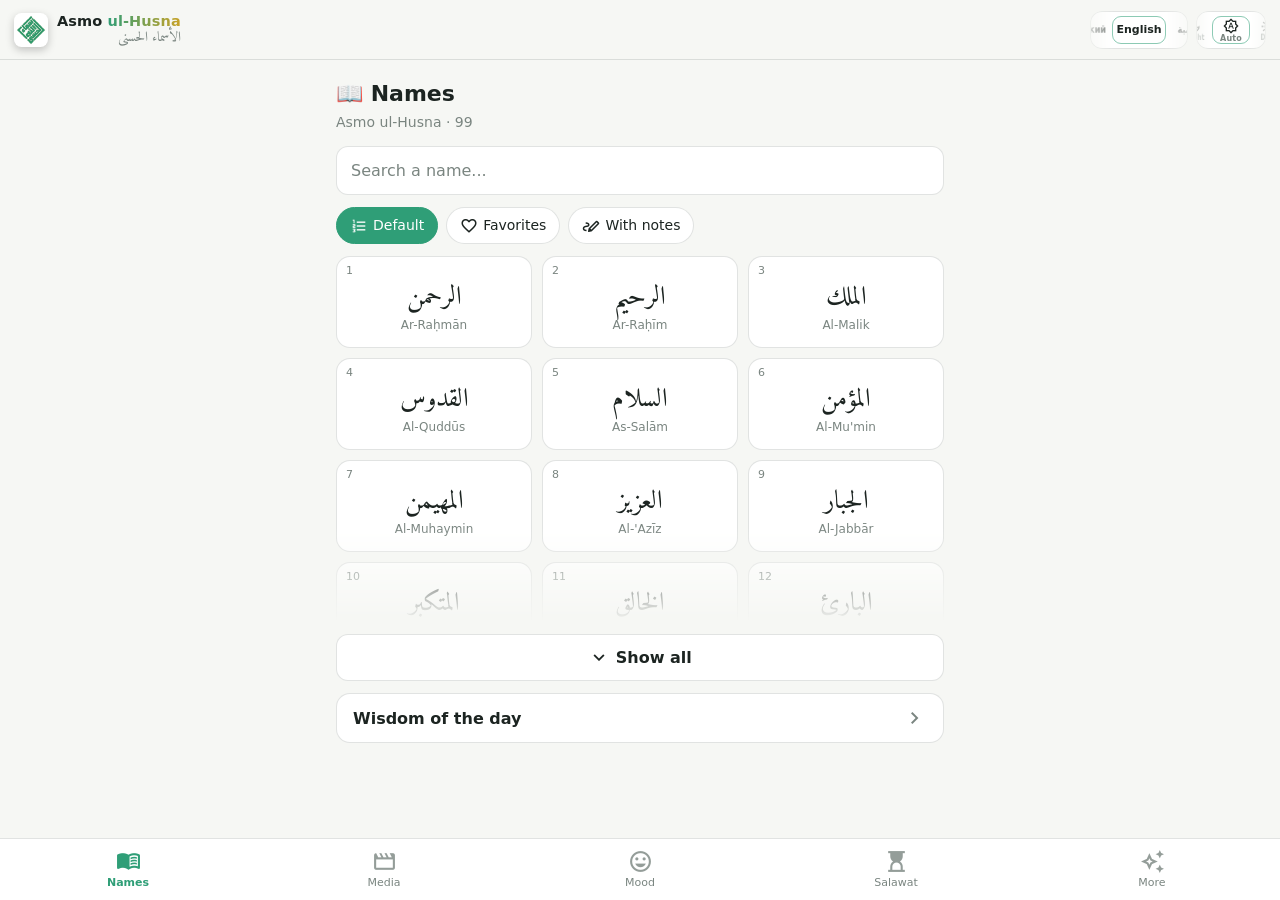
==== commit 6321e4df: "Add files via upload" ====
--- a/index-1.html
+++ b/index-1.html
@@ -7,15 +7,15 @@
   <title>Asmo ul-Husna</title>
   <link rel="preconnect" href="https://fonts.googleapis.com">
   <link rel="preconnect" href="https://fonts.gstatic.com" crossorigin>
-  <link href="https://fonts.googleapis.com/css2?family=Amiri:wght@400;700&display=swap" rel="stylesheet">
-  <link id="msf" href="https://fonts.googleapis.com/css2?family=Material+Symbols+Outlined:opsz,wght,FILL,GRAD@24,400,0..1,0&icon_names=add,delete,air,auto_awesome,balance,battery_alert,bedtime,block,brightness_auto,chevron_left,chevron_right,cleaning_services,cloud,compress,dark_mode,emoji_events,expand_less,expand_more,favorite,group_off,handshake,heart_broken,help,hourglass_empty,hourglass_top,light_mode,local_fire_department,mail,menu_book,mood,mood_bad,movie,music_note,pan_tool,person,psychology,radio_button_unchecked,restart_alt,self_improvement,sentiment_dissatisfied,sentiment_neutral,sentiment_satisfied,sentiment_very_dissatisfied,sentiment_very_satisfied,settings,share,shield,spa,stylus_note,thumb_up,timer_off,tornado,trending_down,undo,visibility_off,voice_over_off,volunteer_activism,warning,water_drop,wb_twilight,whatshot&display=block" rel="stylesheet" onerror="this.onerror=null;this.href='https://fonts.googleapis.com/css2?family=Material+Symbols+Outlined:opsz,wght,FILL,GRAD@24,400,0..1,0&display=block'">
-  <link rel="stylesheet" href="style.css?v=26">
+  <link href="https://fonts.googleapis.com/css2?family=Amiri:wght@400;700&display=swap" rel="stylesheet" media="print" onload="this.media='all'">
+  <link id="msf" href="https://fonts.googleapis.com/css2?family=Material+Symbols+Outlined:opsz,wght,FILL,GRAD@24,400,0..1,0&icon_names=add,air,arrow_back,auto_awesome,balance,battery_alert,bedtime,block,brightness_auto,check,chevron_left,chevron_right,cleaning_services,cloud,compress,contrast,dark_mode,delete,emoji_events,expand_less,expand_more,favorite,format_list_numbered,fullscreen,graphic_eq,grid_view,group_off,handshake,heart_broken,help,hourglass_empty,hourglass_top,info,light_mode,local_fire_department,mail,man,menu_book,mood,mood_bad,movie,music_note,palette,pan_tool,pause,person,play_arrow,psychology,radio_button_unchecked,restart_alt,self_improvement,sentiment_dissatisfied,sentiment_neutral,sentiment_satisfied,sentiment_very_dissatisfied,sentiment_very_satisfied,settings,share,shield,skip_next,skip_previous,spa,star,stylus_note,thumb_up,timer_off,tornado,translate,trending_down,undo,view_list,visibility_off,voice_over_off,volunteer_activism,warning,water_drop,wb_twilight,whatshot,woman&display=block" rel="stylesheet" media="print" onload="this.media='all'" onerror="this.onerror=null;this.href='https://fonts.googleapis.com/css2?family=Material+Symbols+Outlined:opsz,wght,FILL,GRAD@24,400,0..1,0&display=block'">
+  <link rel="stylesheet" href="style.css?v=57">
   <script src="https://telegram.org/js/telegram-web-app.js"></script>
 </head>
 <body>
   <header id="hdr" class="hdr" dir="ltr">
     <a class="brand" id="home" href="./" aria-label="Asmo ul-Husna">
-      <span class="emb sm" aria-hidden="true"><i class="lgo"></i></span>
+      <span class="emb sm" aria-hidden="true"><i class="lgo"></i><i class="lgo b"></i></span>
       <span class="bt"><span class="b1">Asmo <em>ul-Husna</em></span><span class="b2">الأسماء الحسنى</span></span>
     </a>
     <div class="tools">
@@ -26,9 +26,8 @@
   <main id="app" aria-live="polite"></main>
   <nav id="nav" class="nav"></nav>
   <div id="toast" class="toast" role="status"></div>
-  <script src="config.js"></script>
-  <script src="data.js"></script>
-  <script src="meanings.js?v=26"></script>
-  <script src="app.js?v=26"></script>
+  <script src="config.js" defer></script>
+  <script src="data.js" defer></script>
+  <script src="app.js?v=57" defer></script>
 </body>
 </html>
--- a/style.css
+++ b/style.css
@@ -110,6 +110,9 @@
 .emb { position: relative; display: block; flex-shrink: 0; background: #fff; border-radius: 22%; overflow: hidden; box-shadow: 0 3px 8px rgba(0, 0, 0, .22); }
 .emb { perspective: 260px; }
 .lgo { position: absolute; inset: 5%; background: url("[data-uri]") center / contain no-repeat; animation: turn 5s ease-in-out infinite; }
+.lgo.b { background: var(--accent); -webkit-mask: url("logo-mask.png?v=57") center / contain no-repeat; mask: url("logo-mask.png?v=57") center / contain no-repeat; animation-name: turnB; }
+.lgo { -webkit-backface-visibility: hidden; backface-visibility: hidden; }
+@keyframes turnB { 0% { transform: rotateY(180deg); } 45%, 100% { transform: rotateY(540deg); } }
 @keyframes turn { 0% { transform: rotateY(0deg); } 45%, 100% { transform: rotateY(360deg); } }
 .emb.sm { width: 34px; height: 34px; }
 .bt span { white-space: nowrap; }
@@ -367,47 +370,47 @@
 .mtog .msi { font-size: 22px; }
 
 /* ====== AYOL mavzusi (data-gender="female"): pushti shishasimon ====== */
-html[data-gender="female"] {
-  --bg: #f3d5dc; --card: rgba(255, 255, 255, .30); --text: #3a2830; --hint: #8c6d77;
-  --line: rgba(255, 255, 255, .62); --accent: #d9628c; --accent-text: #fff;
-  background: linear-gradient(165deg, #f8e2e6 0%, #f2cdd7 52%, #ebbfcc 100%) fixed;
+html[data-gender="female"], :root[data-gender="female"][data-theme="light"] {
+  color-scheme: light; --bg: var(--fb2, #f3d5dc); --card: rgb(255 255 255 / calc(.16 * var(--gk, 1))); --text: #3a2830; --hint: #8c6d77;
+  --line: rgba(255, 255, 255, .62); --accent: var(--fa, #d9628c); --accent-text: #fff;
+  background: linear-gradient(165deg, var(--fb1, #f8e2e6) 0%, var(--fb2, #f2cdd7) 52%, var(--fb3, #ebbfcc) 100%) fixed;
   min-height: 100%;
 }
 html[data-gender="female"] body { background: none; position: relative; padding-bottom: calc(var(--nav-h) + 26px + env(safe-area-inset-bottom)); }
 html[data-gender="female"] body::before {
-  content: ""; position: absolute; top: 52px; right: 0; width: min(62vw, 300px); aspect-ratio: 330 / 400;
-  background: url(blossom.svg?v=26) no-repeat top right / contain; pointer-events: none; z-index: 7;
-}
-html[data-gender="female"] body.indetail::before { opacity: .0; }
+  content: ""; position: fixed; top: 60px; right: 0; width: min(66vw, 310px); aspect-ratio: 330 / 400;
+  background: url(blossom.svg?v=57) no-repeat top right / contain; pointer-events: none; z-index: 0;
+}
+html[data-gender="female"] #app { position: relative; z-index: 1; }
 html[data-gender="female"] .card, html[data-gender="female"] .name-card, html[data-gender="female"] .btn, html[data-gender="female"] .search,
 html[data-gender="female"] .chip, html[data-gender="female"] .mood-card, html[data-gender="female"] .list > button, html[data-gender="female"] .gear,
 html[data-gender="female"] .act, html[data-gender="female"] .hikrow, html[data-gender="female"] .wheel, html[data-gender="female"] .num-btn {
-  -webkit-backdrop-filter: blur(14px) saturate(1.5); backdrop-filter: blur(14px) saturate(1.5);
+  -webkit-backdrop-filter: blur(calc(10px * var(--bk, 1))) saturate(1.6); backdrop-filter: blur(calc(10px * var(--bk, 1))) saturate(1.6);
   box-shadow: 0 8px 22px rgba(200, 100, 135, .16), inset 0 1px 0 rgba(255, 255, 255, .75), inset 0 -8px 16px rgba(255, 255, 255, .10);
 }
 html[data-gender="female"] .name-card, html[data-gender="female"] .mood-card { border-radius: 20px; }
 html[data-gender="female"] .card { border-radius: 22px; }
 html[data-gender="female"] .search { border-radius: 18px; }
-html[data-gender="female"] .hdr { background: rgba(255, 255, 255, .34); -webkit-backdrop-filter: blur(16px) saturate(1.5); backdrop-filter: blur(16px) saturate(1.5); border-bottom: 1px solid rgba(255, 255, 255, .6); }
+html[data-gender="female"] .hdr { background: rgb(255 255 255 / calc(.20 * var(--gk, 1))); -webkit-backdrop-filter: blur(calc(16px * var(--bk, 1))) saturate(1.5); backdrop-filter: blur(calc(16px * var(--bk, 1))) saturate(1.5); border-bottom: 1px solid rgba(255, 255, 255, .6); }
 html[data-gender="female"] .nav {
   inset-inline: 12px; bottom: calc(10px + env(safe-area-inset-bottom)); height: var(--nav-h); padding-bottom: 0; border-radius: 26px;
-  background: rgba(255, 255, 255, .42); border: 1px solid rgba(255, 255, 255, .7);
-  -webkit-backdrop-filter: blur(18px) saturate(1.6); backdrop-filter: blur(18px) saturate(1.6);
+  background: rgb(255 255 255 / calc(.22 * var(--gk, 1))); border: 1px solid rgba(255, 255, 255, .7);
+  -webkit-backdrop-filter: blur(calc(18px * var(--bk, 1))) saturate(1.6); backdrop-filter: blur(calc(18px * var(--bk, 1))) saturate(1.6);
   box-shadow: 0 10px 28px rgba(200, 100, 135, .22), inset 0 1px 0 rgba(255, 255, 255, .8);
 }
 html[data-gender="female"] .toast { bottom: calc(var(--nav-h) + 30px + env(safe-area-inset-bottom)); }
-html[data-gender="female"] .slidewrap::before { background: rgba(255, 255, 255, .25); }
+html[data-gender="female"] .slidewrap::before { background: rgb(255 255 255 / calc(.25 * var(--gk, 1))); }
 html[data-gender="female"] .ph, html[data-gender="female"] .name-card .num { color: var(--hint); }
-html[data-gender="female"] #nsb .th { background: #d9628c; }
-html[data-gender="female"] #nsb.drag .th { box-shadow: 0 0 10px rgba(217, 98, 140, .55); }
-html[data-gender="female"] #nsb .bub { background: #d9628c; box-shadow: 0 4px 14px rgba(217, 98, 140, .45); }
-html[data-gender="female"] .mean blockquote { background: rgba(217, 98, 140, .10); }
-html[data-gender="female"] .btn.success { box-shadow: 0 8px 20px rgba(217, 98, 140, .35); }
+html[data-gender="female"] #nsb .th { background: var(--fa, #d9628c); }
+html[data-gender="female"] #nsb.drag .th { box-shadow: 0 0 10px color-mix(in srgb, var(--fa, var(--fa, #d9628c)) 55%, transparent); }
+html[data-gender="female"] #nsb .bub { background: var(--fa, #d9628c); box-shadow: 0 4px 14px color-mix(in srgb, var(--fa, var(--fa, #d9628c)) 45%, transparent); }
+html[data-gender="female"] .mean blockquote { background: color-mix(in srgb, var(--fa, var(--fa, #d9628c)) 10%, transparent); }
+html[data-gender="female"] .btn.success { box-shadow: 0 8px 20px color-mix(in srgb, var(--fa, var(--fa, #d9628c)) 35%, transparent); }
 /* ayol + tungi rejim */
 html[data-gender="female"][data-theme="dark"] {
-  color-scheme: dark; --bg: #2a1a22; --card: rgba(255, 255, 255, .08); --text: #f7e8ec; --hint: #c3a3ae;
-  --line: rgba(255, 255, 255, .16); --accent: #ef8db0;
-  background: linear-gradient(165deg, #3a2230 0%, #2c1b25 55%, #22141c 100%) fixed;
+  color-scheme: dark; --bg: var(--fd2, #2a1a22); --card: rgb(255 255 255 / calc(.08 * var(--gk, 1))); --text: #f7e8ec; --hint: #c3a3ae;
+  --line: rgba(255, 255, 255, .16); --accent: var(--fa2, #ef8db0);
+  background: linear-gradient(165deg, var(--fd1, #3a2230) 0%, var(--fd2, #2c1b25) 55%, var(--fd3, #22141c) 100%) fixed;
 }
 html[data-gender="female"][data-theme="dark"] .hdr { background: rgba(40, 24, 33, .55); border-bottom-color: rgba(255, 255, 255, .12); }
 html[data-gender="female"][data-theme="dark"] .nav { background: rgba(48, 30, 40, .62); border-color: rgba(255, 255, 255, .14); }
@@ -418,9 +421,264 @@
 }
 @media (prefers-color-scheme: dark) {
   html[data-gender="female"]:not([data-theme="light"]):not([data-theme="dark"]) {
-    color-scheme: dark; --bg: #2a1a22; --card: rgba(255, 255, 255, .08); --text: #f7e8ec; --hint: #c3a3ae; --line: rgba(255, 255, 255, .16); --accent: #ef8db0;
-    background: linear-gradient(165deg, #3a2230 0%, #2c1b25 55%, #22141c 100%) fixed;
+    color-scheme: dark; --bg: var(--fd2, #2a1a22); --card: rgb(255 255 255 / calc(.08 * var(--gk, 1))); --text: #f7e8ec; --hint: #c3a3ae; --line: rgba(255, 255, 255, .16); --accent: var(--fa2, #ef8db0);
+    background: linear-gradient(165deg, var(--fd1, #3a2230) 0%, var(--fd2, #2c1b25) 55%, var(--fd3, #22141c) 100%) fixed;
   }
   html[data-gender="female"]:not([data-theme="light"]):not([data-theme="dark"]) .hdr { background: rgba(40, 24, 33, .55); }
   html[data-gender="female"]:not([data-theme="light"]):not([data-theme="dark"]) .nav { background: rgba(48, 30, 40, .62); }
 }
+
+/* ====== AYOL: shisha (glass) sayqali + Salavot sahifasi ====== */
+html[data-gender="female"] :is(.card, .name-card, .btn:not(.success):not(.primary), .search, .chip, .mood-card, .list > button, .gear, .act, .hikrow, .wheel, .num-btn, .dg) {
+  background: linear-gradient(135deg, rgb(255 255 255 / calc(.42 * var(--gk, 1))) 0%, rgb(255 255 255 / calc(.20 * var(--gk, 1))) 55%, rgb(255 255 255 / calc(.30 * var(--gk, 1))) 100%);
+  border: 1px solid rgba(255, 255, 255, .72);
+  -webkit-backdrop-filter: blur(calc(9px * var(--bk, 1))) saturate(1.6); backdrop-filter: blur(calc(9px * var(--bk, 1))) saturate(1.6);
+  box-shadow: 0 10px 26px color-mix(in srgb, var(--fa, var(--fa, #d9628c)) 16%, transparent), inset 0 1.5px 0 rgba(255, 255, 255, .9), inset 0 0 0 1px rgba(255, 255, 255, .16), inset 0 -10px 18px rgba(255, 255, 255, .10);
+}
+html[data-gender="female"] .nav, html[data-gender="female"] .hdr {
+  background: linear-gradient(135deg, rgb(255 255 255 / calc(.42 * var(--gk, 1))), rgb(255 255 255 / calc(.14 * var(--gk, 1))));
+  -webkit-backdrop-filter: blur(calc(16px * var(--bk, 1))) saturate(1.7); backdrop-filter: blur(calc(16px * var(--bk, 1))) saturate(1.7);
+}
+html[data-gender="female"] .nav { box-shadow: 0 12px 30px color-mix(in srgb, var(--fa, var(--fa, #d9628c)) 22%, transparent), inset 0 1.5px 0 rgba(255, 255, 255, .9), inset 0 0 0 1px rgba(255, 255, 255, .2); }
+html[data-gender="female"] .act.liked, html[data-gender="female"] .gear.on, html[data-gender="female"] .chip.on { border-color: var(--accent); }
+html[data-gender="female"][data-theme="dark"] :is(.card, .name-card, .btn:not(.success):not(.primary), .search, .chip, .mood-card, .list > button, .gear, .act, .hikrow, .wheel, .num-btn, .dg) {
+  background: linear-gradient(135deg, rgb(60 35 48 / calc(.38 * var(--gk, 1))), rgb(60 35 48 / calc(.22 * var(--gk, 1))) 55%, rgb(60 35 48 / calc(.32 * var(--gk, 1))));
+  border-color: rgba(255, 255, 255, .22);
+  box-shadow: 0 10px 26px rgba(0, 0, 0, .3), inset 0 1.5px 0 rgba(255, 255, 255, .22), inset 0 0 0 1px rgba(255, 255, 255, .05);
+}
+html[data-gender="female"][data-theme="dark"] .nav, html[data-gender="female"][data-theme="dark"] .hdr { background: linear-gradient(135deg, rgba(70, 40, 56, .62), rgba(40, 24, 33, .5)); }
+/* Salavot: yashil -> pushti */
+html[data-gender="female"] .hgstage { border-radius: 30px; }
+html[data-gender="female"] .tb.b1 { background: radial-gradient(circle, var(--fa, #d9628c), rgba(244, 114, 182, 0) 72%); }
+html[data-gender="female"] .tb.b2 { background: radial-gradient(circle, var(--fa2, #ef8db0), rgba(253, 164, 175, 0) 72%); }
+html[data-gender="female"] .tb.b3 { background: radial-gradient(circle, #fde2e8, rgba(253, 226, 232, 0) 72%); }
+html[data-gender="female"] .tapzone { --ti: #b63a69; }
+html[data-gender="female"][data-theme="dark"] .tapzone { --ti: #ffe3ee; }
+html[data-gender="female"] .tap-round {
+  background: linear-gradient(145deg, rgb(255 255 255 / calc(.6 * var(--gk, 1))), rgba(248, 160, 192, .34) 55%, color-mix(in srgb, var(--fa, var(--fa, #d9628c)) 26%, transparent));
+  box-shadow: 0 12px 30px color-mix(in srgb, var(--fa, var(--fa, #d9628c)) 34%, transparent), inset 0 2px 0 rgba(255, 255, 255, .9), inset 0 -10px 18px rgba(255, 255, 255, .16), inset 0 0 22px rgba(255, 255, 255, .26);
+}
+html[data-gender="female"] .tap-round.off { background: rgb(255 255 255 / calc(.3 * var(--gk, 1))); box-shadow: none; }
+html[data-gender="female"] .dg::after { border-color: var(--accent); }
+@media (prefers-color-scheme: dark) {
+  html[data-gender="female"]:not([data-theme="light"]):not([data-theme="dark"]) .tapzone { --ti: #ffe3ee; }
+}
+
+html[data-gender="female"] .ngrid { -webkit-mask-image: none; mask-image: none; }
+html[data-gender="female"] .ngrid::after { content: ""; position: absolute; left: 0; right: 0; bottom: 0; height: 34%; pointer-events: none; background: linear-gradient(180deg, rgba(243, 213, 220, 0), rgba(243, 213, 220, .92)); transition: opacity .3s; }
+html[data-gender="female"][data-theme="dark"] .ngrid::after { background: linear-gradient(180deg, rgba(42, 26, 34, 0), rgba(42, 26, 34, .92)); }
+html[data-gender="female"] .ngrid.open::after { opacity: 0; }
+
+.rate { display: grid; gap: 10px; }
+.rrow { display: flex; align-items: center; justify-content: space-between; gap: 10px; }
+.stars { display: inline-flex; gap: 2px; }
+.star { background: none; border: 0; padding: 2px; color: var(--hint); line-height: 1; }
+.star .msi { font-size: 26px; }
+.star.on { color: #f5b301; }
+.star.on .msi { font-variation-settings: "FILL" 1; }
+
+/* ayol: animatsiyalarda opacity/filter yo'q (orqa fon ochilib ketmasin) */
+html[data-gender="female"] .slide.in-back { animation-name: backInF; }
+html[data-gender="female"] .slide.in-next { animation-name: fromBehindF; }
+@keyframes backInF { from { transform: translateX(-135%) rotate(-12deg); } to { transform: none; } }
+@keyframes fromBehindF { from { transform: scale(.88) translateY(22px); } to { transform: none; } }
+html[data-gender="female"] .slide .card { background: linear-gradient(135deg, rgb(255 255 255 / calc(.5 * var(--gk, 1))), rgb(255 255 255 / calc(.3 * var(--gk, 1)))); }
+html[data-gender="female"][data-theme="dark"] .slide .card { background: linear-gradient(135deg, rgb(60 35 48 / calc(.5 * var(--gk, 1))), rgb(60 35 48 / calc(.34 * var(--gk, 1)))); }
+/* Salavot: shisha */
+html[data-gender="female"] .hgstage { filter: none; --tx: #3a2830; --tx2: rgba(58, 40, 48, .62);
+  background: linear-gradient(135deg, rgb(255 255 255 / calc(.42 * var(--gk, 1))), rgb(255 255 255 / calc(.14 * var(--gk, 1))) 55%, rgb(255 255 255 / calc(.26 * var(--gk, 1))));
+  border: 1px solid rgba(255, 255, 255, .72); -webkit-backdrop-filter: blur(calc(9px * var(--bk, 1))) saturate(1.6); backdrop-filter: blur(calc(9px * var(--bk, 1))) saturate(1.6);
+  box-shadow: 0 10px 26px color-mix(in srgb, var(--fa, var(--fa, #d9628c)) 16%, transparent), inset 0 1.5px 0 rgba(255, 255, 255, .9), inset 0 -10px 18px rgba(255, 255, 255, .1); }
+html[data-gender="female"][data-theme="dark"] .hgstage { --tx: #f7e8ec; --tx2: rgba(247, 232, 236, .7);
+  background: linear-gradient(135deg, rgb(255 255 255 / calc(.14 * var(--gk, 1))), rgb(255 255 255 / calc(.04 * var(--gk, 1))) 55%, rgb(255 255 255 / calc(.08 * var(--gk, 1))));
+  border-color: rgba(255, 255, 255, .22); box-shadow: 0 10px 26px rgba(0, 0, 0, .3), inset 0 1.5px 0 rgba(255, 255, 255, .2); }
+html[data-gender="female"] .hgstage .orb, html[data-gender="female"] .hgstage .hgpat, html[data-gender="female"] .hgstage .hgaura { display: none; }
+html[data-gender="female"] .hgstage .hg, html[data-gender="female"] .hgstage .pt { filter: hue-rotate(var(--fh, 180deg)); }
+html[data-gender="female"] .hgstage .hg { filter: hue-rotate(var(--fh, 180deg)) drop-shadow(0 8px 12px rgba(160, 50, 95, .28)); }
+
+/* ====== ERKAK: qora + qizil, diagonal chiziqlar ====== */
+html[data-gender="male"], :root[data-gender="male"][data-theme="dark"] { color-scheme: dark; --bg: #0c0c0e; --card: #151518; --text: #f3f3f4; --hint: #9a9aa2; --line: rgba(255, 255, 255, .09); --accent: var(--ma, #e5202f); --accent-text: var(--mat, #fff); --radius: 12px; }
+:root[data-gender="male"][data-theme="light"] { color-scheme: light; --bg: #f2f2f3; --card: #ffffff; --text: #17171a; --hint: #75757d; --line: rgba(20, 20, 26, .10); --accent: color-mix(in srgb, var(--ma, #d4111f) 88%, #000); --accent-text: var(--mat, #fff); --radius: 12px; }
+@media (prefers-color-scheme: dark) { :root[data-gender="male"]:not([data-theme="light"]):not([data-theme="dark"]) { color-scheme: dark; --bg: #0c0c0e; --card: #151518; --text: #f3f3f4; --hint: #9a9aa2; --line: rgba(255, 255, 255, .09); --accent: var(--ma, #e5202f); } }
+html[data-gender="male"] h1 { text-transform: uppercase; letter-spacing: .03em; font-weight: 800; }
+html[data-gender="male"] body::before { content: ""; position: fixed; top: 60px; right: 0; width: 190px; height: 120px; pointer-events: none; z-index: 0; opacity: .5;
+  background: linear-gradient(115deg, transparent 0 46%, var(--accent) 46% 60%, transparent 60% 68%, var(--accent) 68% 74%, transparent 74%);
+  -webkit-mask-image: linear-gradient(180deg, #000, transparent); mask-image: linear-gradient(180deg, #000, transparent); }
+html[data-gender="male"] #app { position: relative; z-index: 1; }
+html[data-gender="male"] .btn.primary, html[data-gender="male"] .btn.success { text-transform: uppercase; letter-spacing: .05em; font-weight: 700; }
+html[data-gender="male"] .btn.success { background: var(--accent); border-color: var(--accent); color: var(--mat, #fff); }
+html[data-gender="male"] .card, html[data-gender="male"] .name-card { border-radius: 10px; }
+html[data-gender="male"] .card { border-inline-start: 3px solid var(--accent); }
+html[data-gender="male"] .nav { background: var(--bg); border-top: 1px solid var(--line); }
+html[data-gender="male"] .nav button.on { position: relative; }
+html[data-gender="male"] .nav button.on::after { content: ""; position: absolute; top: 0; left: 28%; right: 28%; height: 3px; background: var(--accent); transform: skewX(-30deg); }
+html[data-gender="male"] .hdr { background: var(--bg); }
+/* Salavot */
+html[data-gender="male"] .hgstage { --tx: #f3f3f4; --tx2: rgba(243, 243, 244, .62); border-radius: 12px; border: 1px solid rgba(255, 255, 255, .08);
+  background: linear-gradient(115deg, transparent 0 74%, color-mix(in srgb, var(--ma, var(--ma, #e5202f)) 85%, transparent) 74% 80%, transparent 80% 83%, color-mix(in srgb, var(--ma, var(--ma, #e5202f)) 45%, transparent) 83% 85%, transparent 85%), linear-gradient(160deg, #19191c, #0b0b0d); }
+html[data-gender="male"] .hgstage .orb, html[data-gender="male"] .hgstage .hgpat, html[data-gender="male"] .hgstage .hgaura { display: none; }
+html[data-gender="male"] .hgstage .pt { filter: hue-rotate(var(--mh, 210deg)); }
+html[data-gender="male"] .hgstage .hg { filter: hue-rotate(var(--mh, 210deg)) drop-shadow(0 8px 12px rgba(0, 0, 0, .5)); }
+html[data-gender="male"] .tb.b1 { background: radial-gradient(circle, var(--ma3, #ef4444), rgba(239, 68, 68, 0) 72%); }
+html[data-gender="male"] .tb.b2 { background: radial-gradient(circle, var(--ma2, #b91c1c), rgba(185, 28, 28, 0) 72%); }
+html[data-gender="male"] .tb.b3 { background: radial-gradient(circle, color-mix(in srgb, var(--ma3, #ef4444) 55%, #fff), rgba(252, 165, 165, 0) 72%); }
+html[data-gender="male"] .tapzone { --ti: var(--mat, #fff); }
+html[data-gender="male"] .tap-round { background: linear-gradient(145deg, var(--ma3, #ff4b58), var(--ma2, #c20f1d) 70%); box-shadow: 0 12px 28px color-mix(in srgb, var(--ma, var(--ma, #e5202f)) 40%, transparent), inset 0 2px 0 rgba(255, 255, 255, .35); }
+html[data-gender="male"] .tap-round.off { background: #2a2a2e; box-shadow: none; }
+
+.flt { display: flex; gap: 8px; margin: 0 0 12px; overflow-x: auto; scrollbar-width: none; }
+.flt::-webkit-scrollbar { display: none; }
+.fchip { display: inline-flex; align-items: center; gap: 5px; flex: none; padding: 7px 13px; border-radius: 999px; background: var(--card); border: 1px solid var(--line); font-size: 14px; color: var(--text); transition: background .2s, color .2s, border-color .2s; }
+.fchip .msi { font-size: 18px; }
+.fchip.on { background: var(--accent); border-color: var(--accent); color: var(--accent-text); }
+.fchip.on .msi { font-variation-settings: "FILL" 1; }
+.list > button { display: flex; align-items: center; gap: 10px; }
+.list > button .msi:first-child { font-size: 24px; color: var(--accent); }
+.list > button.sel { border-color: var(--accent); }
+.list > button .chk { margin-inline-start: auto; color: var(--accent); }
+h1 .msi { font-size: 26px; vertical-align: -5px; color: var(--accent); }
+.btn.back .msi { font-size: 18px; vertical-align: -4px; }
+.ginfo { display: flex; gap: 8px; align-items: flex-start; color: var(--hint); font-size: 14px; margin: 14px 2px; }
+.ginfo .msi { font-size: 20px; flex: none; }
+html[data-gender="female"] .fchip:not(.on) { background: linear-gradient(135deg, rgb(255 255 255 / calc(.42 * var(--gk, 1))), rgb(255 255 255 / calc(.2 * var(--gk, 1)))); border-color: rgba(255, 255, 255, .72); -webkit-backdrop-filter: blur(calc(9px * var(--bk, 1))); backdrop-filter: blur(calc(9px * var(--bk, 1))); }
+html[data-gender="male"] .fchip { border-radius: 8px; text-transform: uppercase; font-size: 12px; letter-spacing: .04em; }
+
+.sw { flex: none; width: 24px; height: 24px; border-radius: 50%; border: 2px solid rgba(255, 255, 255, .55); box-shadow: 0 0 0 1px var(--line); }
+.sw-auto { background: linear-gradient(135deg, #2f9e77 50%, #1b2320 50%); }
+.sw-male { background: linear-gradient(135deg, #e5202f 50%, #0c0c0e 50%); }
+.sw-female { background: linear-gradient(135deg, #f08cb0 50%, #fbe3ea 50%); }
+
+/* Salavot: yuklanish (progress) chizig'i */
+.dbar { position: relative; z-index: 2; width: 100%; margin-top: 10px; }
+.dnums { display: flex; justify-content: space-between; align-items: baseline; font-size: 20px; padding: 0 2px 6px; }
+.dnums b { color: var(--tx); }
+.dnums b:nth-child(2) { font-size: 26px; }
+.dtrack { height: 16px; border-radius: 999px; background: rgba(127, 127, 127, .22); overflow: hidden; position: relative; }
+.dtrack i { display: block; height: 100%; width: 0; border-radius: inherit; background: linear-gradient(90deg, var(--s2), var(--s1)); transition: width .55s cubic-bezier(.3, .7, .2, 1); }
+.dcap { display: flex; justify-content: space-between; font-size: 12px; color: var(--tx2); padding: 6px 2px 0; }
+.dtot { text-align: center; font-size: 13px; color: var(--tx2); margin-top: 8px; }
+.dtot b { color: var(--tx); }
+html[data-gender="female"] .dtrack { height: 20px; background: rgb(255 255 255 / calc(.28 * var(--gk, 1))); border: 1px solid rgba(255, 255, 255, .7); box-shadow: inset 0 2px 5px color-mix(in srgb, var(--fa, var(--fa, #d9628c)) 15%, transparent); -webkit-backdrop-filter: blur(calc(6px * var(--bk, 1))); backdrop-filter: blur(calc(6px * var(--bk, 1))); }
+html[data-gender="female"] .dtrack i { background: linear-gradient(90deg, var(--fa2, #ef8db0), var(--fa, #d9628c)); box-shadow: inset 0 1.5px 0 rgba(255, 255, 255, .6); }
+html[data-gender="male"] .dtrack { height: 18px; border-radius: 0; background: rgba(255, 255, 255, .08); transform: skewX(-24deg); margin: 0 6px; }
+html[data-gender="male"] .dtrack i { border-radius: 0; background: linear-gradient(90deg, var(--ma2, #a30f1b), var(--ma, #e5202f)); }
+html[data-gender="male"] .dcap { text-transform: uppercase; letter-spacing: .05em; font-size: 11px; }
+
+/* ====== MEDIA: audio + video ====== */
+.aplayer { position: sticky; top: 66px; z-index: 5; display: flex; align-items: center; gap: 12px; padding: 10px 12px; margin-bottom: 12px; }
+.apb { flex: none; width: 48px; height: 48px; border-radius: 50%; background: var(--accent); color: var(--accent-text); display: grid; place-items: center; }
+.apb .msi { font-size: 30px; }
+.ainfo { flex: 1; min-width: 0; }
+.arow1 { display: flex; justify-content: space-between; align-items: baseline; gap: 8px; font-weight: 600; }
+.arow1 #apt { white-space: nowrap; overflow: hidden; text-overflow: ellipsis; }
+.apa { font-family: var(--arabic); font-size: 20px; direction: rtl; }
+.aseek, .vseek { position: relative; height: 18px; display: flex; align-items: center; cursor: pointer; touch-action: none; }
+.aseek::before, .vseek::before { content: ""; position: absolute; left: 0; right: 0; height: 4px; border-radius: 4px; background: rgba(127, 127, 127, .3); }
+.aseek i, .vseek i { position: absolute; left: 0; height: 4px; border-radius: 4px; background: var(--accent); width: 0; }
+.vseek #vbuf { background: rgba(255, 255, 255, .45); }
+.apc { font-size: 11px; color: var(--hint); }
+.actl { flex: none; display: flex; flex-direction: column; gap: 0; }
+.actl button { padding: 2px; color: var(--text); }
+.actl .msi { font-size: 26px; }
+.audhead { display: flex; align-items: center; justify-content: space-between; margin: 4px 2px 10px; font-weight: 600; }
+.audhead .msi { color: var(--accent); vertical-align: -5px; }
+.vtg { width: 38px; height: 38px; border-radius: 50%; background: var(--card); border: 1px solid var(--line); display: grid; place-items: center; color: var(--text); }
+.alist { display: grid; gap: 8px; }
+.arow { display: flex; align-items: center; gap: 12px; padding: 10px 14px; border-radius: 12px; background: var(--card); border: 1px solid var(--line); text-align: start; width: 100%; }
+.arow .an { flex: none; width: 28px; font-size: 13px; color: var(--hint); }
+.arow .at { flex: 1; font-weight: 500; }
+.arow .aa { font-family: var(--arabic); font-size: 22px; direction: rtl; }
+.arow .eq { font-size: 20px; color: var(--accent); display: none; }
+.arow.cur { border-color: var(--accent); }
+.arow.cur .an { color: var(--accent); font-weight: 700; }
+.arow.cur .eq { display: inline-block; }
+.arow.play .eq { animation: eqp 1s ease-in-out infinite; }
+@keyframes eqp { 50% { transform: scaleY(.55); } }
+.name-card.cur { border-color: var(--accent); box-shadow: 0 0 0 1px var(--accent); }
+.vp { position: relative; border-radius: 14px; overflow: hidden; background: #000; aspect-ratio: 16 / 9; }
+.vp video { width: 100%; height: 100%; display: block; background: #000; }
+.vp:fullscreen { border-radius: 0; aspect-ratio: auto; }
+.vbig { position: absolute; inset: 0 0 44px; display: grid; place-items: center; color: #fff; }
+.vbig .msi { font-size: 64px; background: rgba(0, 0, 0, .45); border-radius: 50%; padding: 8px; }
+.vbig.hide { display: none; }
+.vspin { position: absolute; left: 50%; top: 50%; width: 34px; height: 34px; margin: -22px 0 0 -17px; border: 3px solid rgba(255, 255, 255, .35); border-top-color: #fff; border-radius: 50%; animation: spin .8s linear infinite; display: none; }
+.vspin.on { display: block; }
+.vctl { position: absolute; left: 0; right: 0; bottom: 0; display: flex; align-items: center; gap: 8px; padding: 14px 8px 6px; background: linear-gradient(transparent, rgba(0, 0, 0, .7)); color: #fff; }
+.vctl button { color: #fff; padding: 2px; }
+.vctl .msi { font-size: 26px; }
+.vseek { flex: 1; }
+.vtc { font-size: 11px; white-space: nowrap; }
+.vqb { font-size: 12px; font-weight: 700; padding: 3px 6px; border-radius: 6px; background: rgba(255, 255, 255, .2); white-space: nowrap; }
+.vmenu { position: absolute; right: 8px; bottom: 46px; background: rgba(20, 20, 24, .94); border-radius: 12px; padding: 6px; min-width: 130px; color: #fff; }
+.vmenu[hidden] { display: none; }
+.vmenu .vmt { font-size: 11px; opacity: .6; padding: 4px 10px; }
+.vmenu button { display: block; width: 100%; text-align: start; color: #fff; padding: 8px 10px; border-radius: 8px; }
+.vmenu button.on { background: var(--accent); }
+.vtitle { font-weight: 600; margin: 10px 2px 12px; }
+.vlist { display: grid; gap: 10px; }
+.vcard { display: flex; align-items: center; gap: 12px; width: 100%; text-align: start; padding: 8px; border-radius: 12px; background: var(--card); border: 1px solid var(--line); }
+.vcard.cur { border-color: var(--accent); }
+.vth { flex: none; width: 112px; aspect-ratio: 16 / 9; border-radius: 8px; background: #111 center / cover; display: grid; place-items: center; color: #fff; }
+.vtt { font-weight: 500; }
+html[data-gender="female"] .aplayer, html[data-gender="female"] .arow, html[data-gender="female"] .vcard, html[data-gender="female"] .vtg {
+  background: linear-gradient(135deg, rgb(255 255 255 / calc(.42 * var(--gk, 1))), rgb(255 255 255 / calc(.2 * var(--gk, 1)))); border: 1px solid rgba(255, 255, 255, .72);
+  -webkit-backdrop-filter: blur(calc(9px * var(--bk, 1))) saturate(1.6); backdrop-filter: blur(calc(9px * var(--bk, 1))) saturate(1.6); box-shadow: 0 8px 22px color-mix(in srgb, var(--fa, var(--fa, #d9628c)) 14%, transparent), inset 0 1.5px 0 rgba(255, 255, 255, .85); }
+html[data-gender="female"][data-theme="dark"] .aplayer, html[data-gender="female"][data-theme="dark"] .arow, html[data-gender="female"][data-theme="dark"] .vcard { background: linear-gradient(135deg, rgb(60 35 48 / calc(.4 * var(--gk, 1))), rgb(60 35 48 / calc(.24 * var(--gk, 1)))); border-color: rgba(255, 255, 255, .22); }
+html[data-gender="male"] .vp, html[data-gender="male"] .arow, html[data-gender="male"] .vcard { border-radius: 8px; }
+html[data-gender="male"] .apb { border-radius: 8px; transform: skewX(-10deg); }
+
+.vp.vtgp { aspect-ratio: auto; height: min(560px, 75vh); background: var(--card); }
+.vtgp iframe { width: 100%; height: 100%; border: 0; display: block; background: transparent; }
+
+/* input fokus: brauzerning standart (to'q sariq) ramkasi o'rniga mavzu rangi */
+input, textarea, select { outline: none; caret-color: var(--accent); accent-color: var(--accent); -webkit-tap-highlight-color: transparent; }
+input:focus, input:focus-visible, textarea:focus, textarea:focus-visible, button:focus-visible { outline: none; }
+.search, textarea { transition: border-color .2s, box-shadow .2s; }
+.search:focus, textarea:focus { border-color: var(--accent) !important; box-shadow: 0 0 0 3px color-mix(in srgb, var(--accent) 24%, transparent) !important; }
+/* note: saqlash tugmasi / o'chirish bo'lmasa qator joy olmaydi, chiqqanda kengayadi */
+.nline { display: flex; align-items: center; gap: 10px; }
+.nline .nta { flex: 1; min-width: 0; min-height: 44px; }
+.nline .trashw { margin-left: 0; }
+.trashw.none { display: none; }
+.nrow { display: block; min-height: 0; max-height: 60px; overflow: hidden; transition: max-height .25s ease, opacity .2s ease; }
+.nrow .btn { margin-right: 0; width: 100%; }
+.nrow:has(#noteSave[hidden]) { max-height: 0; opacity: 0; }
+
+/* qayd maydoni: o'chirish tugmasi 1-qator balandligida, matn uning atrofida o'raladi */
+.nbox { display: flow-root; border: 1px solid var(--line); border-radius: 12px; background: var(--bg); transition: border-color .2s, box-shadow .2s; }
+.nbox:focus-within { border-color: var(--accent); box-shadow: 0 0 0 3px color-mix(in srgb, var(--accent) 24%, transparent); }
+.nbox .trashw { float: right; margin: 0; }
+.nbox .nta { display: block; border: 0; background: none; min-height: 44px; padding: 11px 12px; line-height: 22px; white-space: pre-wrap; overflow-wrap: anywhere; word-break: break-word; outline: none; user-select: text; -webkit-user-select: text; resize: none; border-radius: 0; }
+.nbox .nta:empty::after { content: attr(data-ph); color: var(--hint); pointer-events: none; }
+html[data-gender="female"] .nbox { background: rgb(255 255 255 / calc(.3 * var(--gk, 1))); border-color: rgba(255, 255, 255, .7); }
+.nbox { position: relative; }
+.nbox .nta::before { content: ""; float: right; width: 76px; height: 55px; margin: -11px -12px 0 6px; }
+.nbox:has(.trashw.none) .nta::before { display: none; }
+.nbox .trashw { position: absolute; float: none; right: 16px; top: 5px; z-index: 3; }
+.nline { display: block; }
+.nbox { width: 100%; }
+
+html[data-gender="female"] body::before { filter: hue-rotate(var(--fbh, 0deg)); }
+html[data-gender="female"][data-theme="dark"] body::before { filter: hue-rotate(var(--fbh, 0deg)) brightness(.82) saturate(.95); }
+/* mavzu tanlash: vertikal cheksiz g'ildirak */
+.vw { position: relative; height: 156px; overflow: hidden; border-radius: 16px; background: var(--card); border: 1px solid var(--line); -webkit-mask-image: linear-gradient(#0000 0, #000 28%, #000 72%, #0000 100%); mask-image: linear-gradient(#0000 0, #000 28%, #000 72%, #0000 100%); margin-bottom: 14px; }
+.vw::after { content: ""; position: absolute; left: 8px; right: 8px; top: 52px; height: 52px; border-radius: 13px; border: 1.5px solid var(--accent); opacity: .7; pointer-events: none; }
+.vw-track { height: 100%; overflow-y: scroll; scroll-snap-type: y mandatory; scrollbar-width: none; overscroll-behavior: contain; touch-action: pan-y; }
+.vw-track::-webkit-scrollbar { display: none; }
+.vw-track.jump { scroll-snap-type: none; }
+.vw-pad { height: 52px; }
+.vw-i { height: 52px; display: flex; align-items: center; justify-content: center; gap: 10px; font-size: 18px; font-weight: 700; scroll-snap-align: center; user-select: none; cursor: pointer; }
+.vw-i .msi { font-size: 26px; color: var(--accent); }
+.topts { display: grid; gap: 14px; margin-bottom: 6px; }
+.topt { display: grid; gap: 8px; }
+.topt .tl { font-size: 13px; color: var(--hint); font-weight: 600; text-transform: uppercase; letter-spacing: .05em; display: flex; justify-content: space-between; }
+.swrow { display: flex; gap: 12px; flex-wrap: wrap; }
+.sws { width: 40px; height: 40px; border-radius: 50%; border: 2px solid rgba(255, 255, 255, .6); box-shadow: 0 0 0 1px var(--line), 0 4px 10px rgba(0, 0, 0, .18); background: var(--c); position: relative; padding: 0; }
+.sws.on { box-shadow: 0 0 0 3px var(--accent), 0 4px 10px rgba(0, 0, 0, .18); }
+html[data-gender="male"] .sws { border-radius: 8px; transform: skewX(-8deg); }
+.rng { -webkit-appearance: none; appearance: none; width: 100%; height: 6px; border-radius: 6px; background: rgba(127, 127, 127, .3); outline: none; }
+.rng::-webkit-slider-thumb { -webkit-appearance: none; width: 24px; height: 24px; border-radius: 50%; background: var(--accent); border: 3px solid #fff; box-shadow: 0 2px 8px rgba(0, 0, 0, .3); }
+.rng::-moz-range-thumb { width: 20px; height: 20px; border-radius: 50%; background: var(--accent); border: 3px solid #fff; }
+
+/* mavzu almashganda ranglar silliq o'tadi (g'ildirak bilan jonli ko'rish) */
+html.tsw *, html.tsw *::before, html.tsw *::after { transition: background-color .35s ease, color .35s ease, border-color .35s ease, box-shadow .35s ease, fill .35s ease !important; }
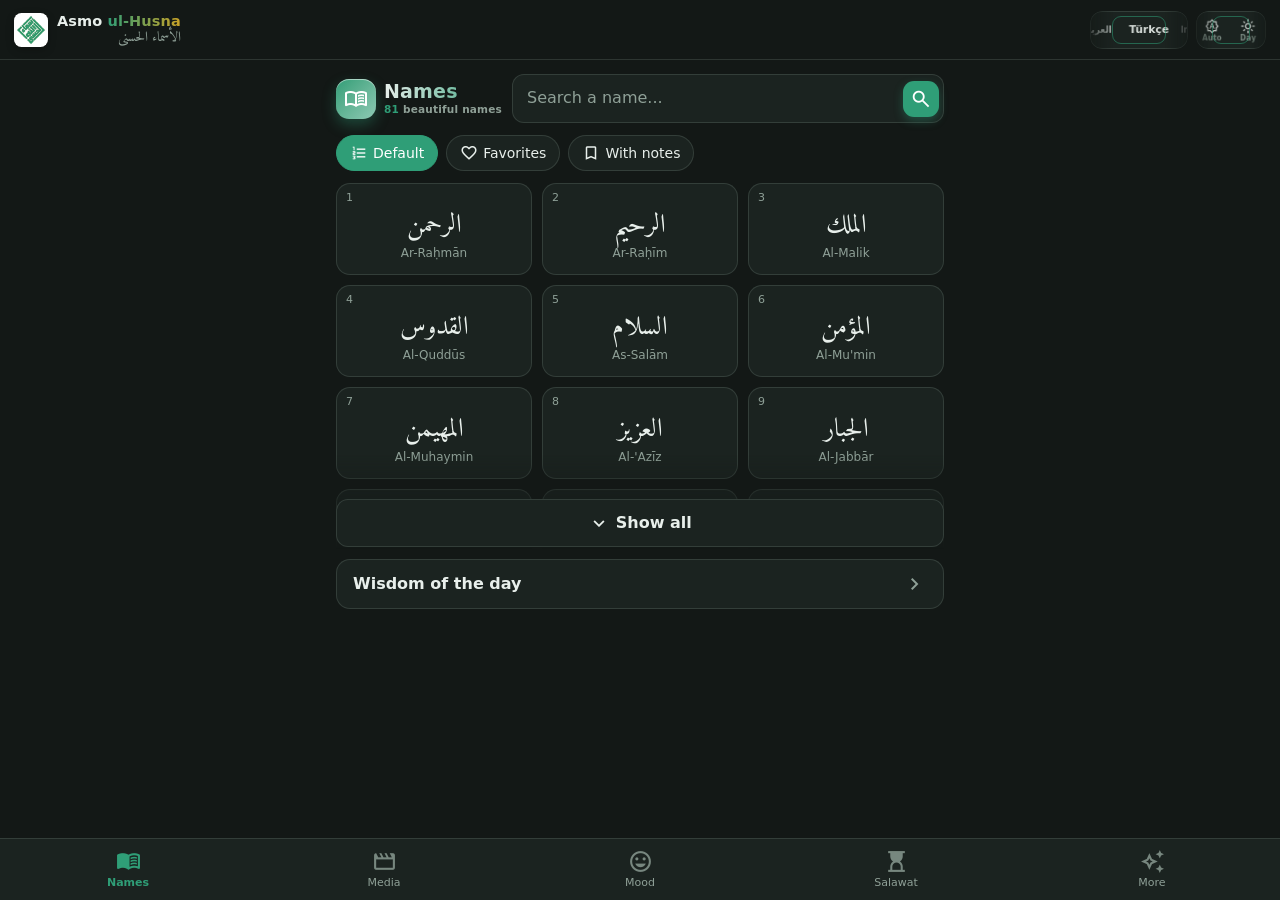
==== commit 7dc747cd: "Add files via upload" ====
--- a/index-1.html
+++ b/index-1.html
@@ -8,13 +8,23 @@
   <link rel="preconnect" href="https://fonts.googleapis.com">
   <link rel="preconnect" href="https://fonts.gstatic.com" crossorigin>
   <link href="https://fonts.googleapis.com/css2?family=Amiri:wght@400;700&display=swap" rel="stylesheet" media="print" onload="this.media='all'">
-  <link id="msf" href="https://fonts.googleapis.com/css2?family=Material+Symbols+Outlined:opsz,wght,FILL,GRAD@24,400,0..1,0&icon_names=add,air,arrow_back,auto_awesome,balance,battery_alert,bedtime,block,brightness_auto,check,chevron_left,chevron_right,cleaning_services,cloud,compress,contrast,dark_mode,delete,emoji_events,expand_less,expand_more,favorite,format_list_numbered,fullscreen,graphic_eq,grid_view,group_off,handshake,heart_broken,help,hourglass_empty,hourglass_top,info,light_mode,local_fire_department,mail,man,menu_book,mood,mood_bad,movie,music_note,palette,pan_tool,pause,person,play_arrow,psychology,radio_button_unchecked,restart_alt,self_improvement,sentiment_dissatisfied,sentiment_neutral,sentiment_satisfied,sentiment_very_dissatisfied,sentiment_very_satisfied,settings,share,shield,skip_next,skip_previous,spa,star,stylus_note,thumb_up,timer_off,tornado,translate,trending_down,undo,view_list,visibility_off,voice_over_off,volunteer_activism,warning,water_drop,wb_twilight,whatshot,woman&display=block" rel="stylesheet" media="print" onload="this.media='all'" onerror="this.onerror=null;this.href='https://fonts.googleapis.com/css2?family=Material+Symbols+Outlined:opsz,wght,FILL,GRAD@24,400,0..1,0&display=block'">
-  <link rel="stylesheet" href="style.css?v=57">
+  <link id="msf" href="https://fonts.googleapis.com/css2?family=Material+Symbols+Outlined:opsz,wght,FILL,GRAD@24,400,0..1,0&icon_names=add,air,apps,arrow_back,auto_awesome,balance,battery_alert,bedtime,block,bookmark,brightness_auto,campaign,check,chevron_left,chevron_right,cleaning_services,cloud,compress,contrast,dark_mode,delete,eco,emoji_events,expand_less,expand_more,favorite,format_list_numbered,fullscreen,graphic_eq,grid_view,group_off,handshake,heart_broken,help,hourglass_empty,hourglass_top,info,light_mode,lists,local_fire_department,mail,man,menu_book,mood,mood_bad,movie,music_note,nightlight,palette,pan_tool,pause,person,play_arrow,psychology,radio_button_unchecked,restart_alt,search,self_improvement,sentiment_dissatisfied,sentiment_neutral,sentiment_satisfied,sentiment_very_dissatisfied,sentiment_very_satisfied,settings,share,shield,skip_next,skip_previous,smart_toy,spa,star,stylus_note,thumb_up,timer_off,tornado,translate,trending_down,undo,view_list,visibility_off,voice_over_off,volunteer_activism,warning,water_drop,wb_twilight,whatshot,woman&display=block" rel="stylesheet" media="print" onload="this.media='all'" onerror="this.onerror=null;this.href='https://fonts.googleapis.com/css2?family=Material+Symbols+Outlined:opsz,wght,FILL,GRAD@24,400,0..1,0&display=block'">
+  <link rel="stylesheet" href="style.css?v=74">
   <script src="https://telegram.org/js/telegram-web-app.js"></script>
+  <style>
+    #splash { position: fixed; inset: 0; z-index: 9999; -webkit-backdrop-filter: blur(46px) saturate(1.9) brightness(1.06); backdrop-filter: blur(46px) saturate(1.9) brightness(1.06); background: linear-gradient(135deg, rgba(255,255,255,.55), rgba(255,255,255,.12) 38%, rgba(255,255,255,.3) 70%, rgba(255,255,255,.08)), rgba(238, 242, 238, .38); box-shadow: inset 0 0 0 1px rgba(255,255,255,.35), inset 0 1px 0 rgba(255,255,255,.7); }
+    #splash.d { background: linear-gradient(135deg, rgba(255,255,255,.2), rgba(255,255,255,.03) 38%, rgba(255,255,255,.12) 70%, rgba(255,255,255,.02)), rgba(14, 18, 16, .42); box-shadow: inset 0 0 0 1px rgba(255,255,255,.14), inset 0 1px 0 rgba(255,255,255,.3); }
+    #splash.mf { background-color: rgba(250, 224, 232, .34); }
+    #splash.mf.d { background-color: rgba(40, 24, 33, .45); }
+    #splash.mm { background-color: rgba(228, 232, 240, .34); }
+    #splash.mm.d { background-color: rgba(10, 12, 18, .5); }
+    .sbrand { position: fixed !important; z-index: 10000; margin: 0 !important; pointer-events: none; will-change: transform; }
+  </style>
 </head>
 <body>
+  <div id="splash" aria-hidden="true"></div>
   <header id="hdr" class="hdr" dir="ltr">
-    <a class="brand" id="home" href="./" aria-label="Asmo ul-Husna">
+    <a class="brand" id="home" role="button" tabindex="0" aria-label="Asmo ul-Husna" draggable="false">
       <span class="emb sm" aria-hidden="true"><i class="lgo"></i><i class="lgo b"></i></span>
       <span class="bt"><span class="b1">Asmo <em>ul-Husna</em></span><span class="b2">الأسماء الحسنى</span></span>
     </a>
@@ -26,8 +36,56 @@
   <main id="app" aria-live="polite"></main>
   <nav id="nav" class="nav"></nav>
   <div id="toast" class="toast" role="status"></div>
-  <script src="config.js" defer></script>
+    <script>
+    (function () {
+      var sp = document.getElementById("splash"), br = document.getElementById("home")
+      if (!sp || !br) return
+      var dark = false, gen = ""
+      try {
+        var st = JSON.parse(localStorage.getItem("asmo_miniapp_v1") || "{}")
+        dark = st.theme === "dark" || (st.theme !== "light" && window.matchMedia && matchMedia("(prefers-color-scheme: dark)").matches)
+        gen = st.gender === "female" ? "mf" : st.gender === "male" ? "mm" : ""
+      } catch (e) {}
+      if (gen) sp.classList.add(gen)
+      if (dark) sp.classList.add("d")
+      var rm = window.matchMedia && matchMedia("(prefers-reduced-motion: reduce)").matches
+      function kill() { if (sp.parentNode) sp.parentNode.removeChild(sp); br.style.visibility = "" }
+      if (rm || !br.getBoundingClientRect) { setTimeout(function () { sp.style.transition = "opacity .25s"; sp.style.opacity = "0"; setTimeout(kill, 280) }, 200); return }
+      var r = br.getBoundingClientRect(), vw = window.innerWidth, vh = window.innerHeight
+      var cl = br.cloneNode(true)
+      cl.removeAttribute("id"); cl.className = "brand sbrand"
+      cl.style.left = r.left + "px"; cl.style.top = r.top + "px"; cl.style.width = r.width + "px"; cl.style.height = r.height + "px"
+      var dx = vw / 2 - (r.left + r.width / 2), dy = vh / 2 - (r.top + r.height / 2)
+      cl.style.transform = "translate(" + dx + "px," + dy + "px)"
+      document.body.appendChild(cl)
+      br.style.visibility = "hidden"
+      var t0 = Date.now(), cx = r.left + r.width / 2, cy = r.top + r.height / 2, diag = Math.sqrt(vw * vw + vh * vh) + 120
+      function reveal() {
+        var s0 = performance.now(), D = 520
+        function f(ts) {
+          var p = Math.min(1, (ts - s0) / D), e = 1 - Math.pow(1 - p, 2.2), R = e * diag
+          var m = "radial-gradient(circle at " + cx + "px " + cy + "px, transparent " + R + "px, #000 " + (R + 80) + "px)"
+          sp.style.webkitMaskImage = m; sp.style.maskImage = m
+          if (p < 1) requestAnimationFrame(f); else kill()
+        }
+        requestAnimationFrame(f)
+      }
+      function go() {
+        cl.style.transition = "transform 380ms cubic-bezier(.2,.9,.2,1)"; cl.style.transform = "none"
+        setTimeout(reveal, 170)
+        setTimeout(function () { br.style.visibility = ""; if (cl.parentNode) cl.parentNode.removeChild(cl) }, 400)
+      }
+      var started = false
+      function tick() {
+        if (started) return
+        var el = Date.now() - t0
+        if ((window.__asmoReady && el >= 200) || el >= 1100) { started = true; go() } else setTimeout(tick, 30)
+      }
+      tick()
+    })()
+  </script>
+  <script src="config.js?v=70" defer></script>
   <script src="data.js" defer></script>
-  <script src="app.js?v=57" defer></script>
+  <script src="app.js?v=81" defer></script>
 </body>
 </html>
--- a/style.css
+++ b/style.css
@@ -110,7 +110,7 @@
 .emb { position: relative; display: block; flex-shrink: 0; background: #fff; border-radius: 22%; overflow: hidden; box-shadow: 0 3px 8px rgba(0, 0, 0, .22); }
 .emb { perspective: 260px; }
 .lgo { position: absolute; inset: 5%; background: url("[data-uri]") center / contain no-repeat; animation: turn 5s ease-in-out infinite; }
-.lgo.b { background: var(--accent); -webkit-mask: url("logo-mask.png?v=57") center / contain no-repeat; mask: url("logo-mask.png?v=57") center / contain no-repeat; animation-name: turnB; }
+.lgo.b { background: var(--accent); -webkit-mask: url("logo-mask.png?v=58") center / contain no-repeat; mask: url("logo-mask.png?v=58") center / contain no-repeat; animation-name: turnB; }
 .lgo { -webkit-backface-visibility: hidden; backface-visibility: hidden; }
 @keyframes turnB { 0% { transform: rotateY(180deg); } 45%, 100% { transform: rotateY(540deg); } }
 @keyframes turn { 0% { transform: rotateY(0deg); } 45%, 100% { transform: rotateY(360deg); } }
@@ -298,8 +298,8 @@
 #nsb { position: fixed; right: 0; width: 30px; z-index: 5; display: none; touch-action: none; }
 #nsb .th { position: absolute; right: 4px; width: 5px; border-radius: 6px; background: var(--accent); opacity: .4; transition: width .15s, opacity .15s, right .15s; }
 #nsb.on .th { opacity: .75; }
-#nsb.drag .th { width: 9px; right: 3px; opacity: 1; box-shadow: 0 0 10px rgba(47, 158, 119, .55); }
-#nsb .bub { position: absolute; right: 62px; width: 38px; height: 38px; border-radius: 50%; display: grid; place-items: center; background: var(--accent); color: #fff; font-weight: 800; font-size: 14px; box-shadow: 0 4px 14px rgba(47, 158, 119, .45); opacity: 0; transform: scale(.5); transform-origin: right center; transition: opacity .15s, transform .15s; pointer-events: none; }
+#nsb.drag .th { width: 9px; right: 3px; opacity: 1; box-shadow: 0 0 10px color-mix(in srgb, var(--accent) 55%, transparent); }
+#nsb .bub { position: absolute; right: 62px; width: 38px; height: 38px; border-radius: 50%; display: grid; place-items: center; background: var(--accent); color: #fff; font-weight: 800; font-size: 14px; box-shadow: 0 4px 14px color-mix(in srgb, var(--accent) 45%, transparent); opacity: 0; transform: scale(.5); transform-origin: right center; transition: opacity .15s, transform .15s; pointer-events: none; }
 #nsb.on .bub { opacity: 1; transform: scale(1); }
 body.indetail #app { min-height: calc(100vh - 60px); min-height: calc(100dvh - 60px); touch-action: pan-y; }
 /* ---- Kunlik maqsad: soat uslubidagi raqamlar ---- */
@@ -379,7 +379,7 @@
 html[data-gender="female"] body { background: none; position: relative; padding-bottom: calc(var(--nav-h) + 26px + env(safe-area-inset-bottom)); }
 html[data-gender="female"] body::before {
   content: ""; position: fixed; top: 60px; right: 0; width: min(66vw, 310px); aspect-ratio: 330 / 400;
-  background: url(blossom.svg?v=57) no-repeat top right / contain; pointer-events: none; z-index: 0;
+  background: url(blossom.svg?v=58) no-repeat top right / contain; pointer-events: none; z-index: 0;
 }
 html[data-gender="female"] #app { position: relative; z-index: 1; }
 html[data-gender="female"] .card, html[data-gender="female"] .name-card, html[data-gender="female"] .btn, html[data-gender="female"] .search,
@@ -661,9 +661,9 @@
 html[data-gender="female"] body::before { filter: hue-rotate(var(--fbh, 0deg)); }
 html[data-gender="female"][data-theme="dark"] body::before { filter: hue-rotate(var(--fbh, 0deg)) brightness(.82) saturate(.95); }
 /* mavzu tanlash: vertikal cheksiz g'ildirak */
-.vw { position: relative; height: 156px; overflow: hidden; border-radius: 16px; background: var(--card); border: 1px solid var(--line); -webkit-mask-image: linear-gradient(#0000 0, #000 28%, #000 72%, #0000 100%); mask-image: linear-gradient(#0000 0, #000 28%, #000 72%, #0000 100%); margin-bottom: 14px; }
-.vw::after { content: ""; position: absolute; left: 8px; right: 8px; top: 52px; height: 52px; border-radius: 13px; border: 1.5px solid var(--accent); opacity: .7; pointer-events: none; }
-.vw-track { height: 100%; overflow-y: scroll; scroll-snap-type: y mandatory; scrollbar-width: none; overscroll-behavior: contain; touch-action: pan-y; }
+.vw { position: relative; height: 156px; overflow: hidden; border-radius: 16px; background: var(--card); border: 1px solid var(--line); margin-bottom: 14px; }
+.vw::after { content: ""; position: absolute; z-index: 0; left: 8px; right: 8px; top: 52px; height: 52px; border-radius: 13px; border: 1.5px solid var(--accent); background: color-mix(in srgb, var(--accent) 16%, transparent); pointer-events: none; }
+.vw-track { position: relative; z-index: 1; -webkit-mask-image: linear-gradient(#0000 0, #000 28%, #000 72%, #0000 100%); mask-image: linear-gradient(#0000 0, #000 28%, #000 72%, #0000 100%); height: 100%; overflow-y: scroll; scroll-snap-type: y mandatory; scrollbar-width: none; overscroll-behavior: contain; touch-action: pan-y; }
 .vw-track::-webkit-scrollbar { display: none; }
 .vw-track.jump { scroll-snap-type: none; }
 .vw-pad { height: 52px; }
@@ -682,3 +682,181 @@
 
 /* mavzu almashganda ranglar silliq o'tadi (g'ildirak bilan jonli ko'rish) */
 html.tsw *, html.tsw *::before, html.tsw *::after { transition: background-color .35s ease, color .35s ease, border-color .35s ease, box-shadow .35s ease, fill .35s ease !important; }
+
+/* globus */
+.globe { display: flex; flex-direction: column; align-items: center; gap: 10px; margin-top: 8px; }
+.globe canvas { width: min(260px, 72vw); height: min(260px, 72vw); color: var(--text); touch-action: pan-y; cursor: pointer; }
+.gtxt { display: flex; align-items: center; gap: 6px; font-size: 15px; }
+.gtxt .msi { font-size: 20px; }
+
+/* ====== SHISHA: yoqish/o'chirish, ikkala jins ====== */
+.tgl { width: 50px; height: 30px; border-radius: 30px; background: rgba(127, 127, 127, .35); border: 0; position: relative; transition: background .25s; flex: none; padding: 0; }
+.tgl i { position: absolute; top: 3px; left: 3px; width: 24px; height: 24px; border-radius: 50%; background: #fff; box-shadow: 0 2px 6px rgba(0, 0, 0, .3); transition: transform .25s; }
+.tgl.on { background: var(--accent); }
+.tgl.on i { transform: translateX(20px); }
+html[data-gender="male"] .tgl { border-radius: 8px; transform: skewX(-8deg); }
+html[data-gender="male"] .tgl i { border-radius: 5px; }
+.topt .tl { display: flex; align-items: center; justify-content: space-between; }
+
+/* shisha ortidagi rangli shakllar (xiralik ko'rinishi uchun) */
+html[data-glass="on"] body::after {
+  content: ""; position: fixed; inset: 0; z-index: 0; pointer-events: none; opacity: .5;
+  background:
+    radial-gradient(circle at 16% 24%, var(--g1, #d9628c) 0 52px, transparent 88px),
+    radial-gradient(circle at 88% 46%, var(--g2, #ef8db0) 0 66px, transparent 112px),
+    radial-gradient(circle at 22% 80%, var(--g3, #f8e2e6) 0 80px, transparent 130px);
+}
+html[data-gender="female"] { --g1: var(--fa, #d9628c); --g2: var(--fa2, #ef8db0); --g3: var(--fb3, #ebbfcc); }
+html[data-gender="male"] { --g1: var(--ma, #e5202f); --g2: var(--ma2, #a30f1b); --g3: var(--ma3, #ff4b58); }
+
+/* ERKAK + shisha */
+html[data-gender="male"][data-glass="on"][data-theme="dark"] { background: linear-gradient(160deg, color-mix(in srgb, var(--ma, #e5202f) 16%, #0c0c0e), #0c0c0e 58%) fixed; --bg: transparent; --card: rgb(255 255 255 / calc(.08 * var(--gk, 1))); --line: rgba(255, 255, 255, .16); }
+html[data-gender="male"][data-glass="on"][data-theme="light"] { background: linear-gradient(160deg, color-mix(in srgb, var(--ma, #e5202f) 14%, #f2f2f3), #f2f2f3 58%) fixed; --bg: transparent; --card: rgb(255 255 255 / calc(.5 * var(--gk, 1))); --line: rgba(255, 255, 255, .8); }
+html[data-gender="male"][data-glass="on"] :is(.card, .name-card, .btn:not(.success):not(.primary), .search, .chip, .mood-card, .list > button, .gear, .act, .hikrow, .wheel, .num-btn, .dg, .arow, .vcard, .aplayer) {
+  -webkit-backdrop-filter: blur(calc(10px * var(--bk, 1))) saturate(1.5); backdrop-filter: blur(calc(10px * var(--bk, 1))) saturate(1.5);
+}
+html[data-gender="male"][data-glass="on"][data-theme="dark"] :is(.card, .name-card, .btn:not(.success):not(.primary), .search, .chip, .mood-card, .list > button, .gear, .act, .hikrow, .wheel, .num-btn, .dg, .arow, .vcard, .aplayer) {
+  background: linear-gradient(135deg, rgb(255 255 255 / calc(.12 * var(--gk, 1))), rgb(255 255 255 / calc(.05 * var(--gk, 1)))); border-color: rgba(255, 255, 255, .16); box-shadow: 0 8px 22px rgba(0, 0, 0, .35), inset 0 1px 0 rgba(255, 255, 255, .18);
+}
+html[data-gender="male"][data-glass="on"][data-theme="light"] :is(.card, .name-card, .btn:not(.success):not(.primary), .search, .chip, .mood-card, .list > button, .gear, .act, .hikrow, .wheel, .num-btn, .dg, .arow, .vcard, .aplayer) {
+  background: linear-gradient(135deg, rgb(255 255 255 / calc(.62 * var(--gk, 1))), rgb(255 255 255 / calc(.3 * var(--gk, 1)))); border-color: rgba(255, 255, 255, .85); box-shadow: 0 8px 22px rgba(20, 20, 30, .12), inset 0 1px 0 rgba(255, 255, 255, .9);
+}
+html[data-gender="male"][data-glass="on"] .hdr, html[data-gender="male"][data-glass="on"] .nav { background: rgb(255 255 255 / calc(.06 * var(--gk, 1))); -webkit-backdrop-filter: blur(calc(14px * var(--bk, 1))) saturate(1.5); backdrop-filter: blur(calc(14px * var(--bk, 1))) saturate(1.5); }
+html[data-gender="male"][data-glass="on"][data-theme="light"] .hdr, html[data-gender="male"][data-glass="on"][data-theme="light"] .nav { background: rgb(255 255 255 / calc(.4 * var(--gk, 1))); }
+
+/* shisha O'CHIQ: tekis rang (ikkala jins) */
+html[data-gender="female"][data-glass="off"][data-theme="light"], html[data-gender="male"][data-glass="off"][data-theme="light"] { --bg: var(--sbl); --card: var(--scl); background: var(--sbl); --line: rgba(0, 0, 0, .1); }
+html[data-gender="female"][data-glass="off"][data-theme="dark"], html[data-gender="male"][data-glass="off"][data-theme="dark"] { --bg: var(--sbd); --card: var(--scd); background: var(--sbd); --line: rgba(255, 255, 255, .12); }
+html[data-gender="female"][data-glass="off"][data-theme] :is(.card, .name-card, .btn:not(.success):not(.primary), .search, .chip, .mood-card, .list > button, .gear, .act, .hikrow, .wheel, .num-btn, .dg) {
+  background: var(--card); border: 1px solid var(--line); -webkit-backdrop-filter: none; backdrop-filter: none; box-shadow: 0 4px 14px rgba(0, 0, 0, .08);
+}
+html[data-gender="female"][data-glass="off"][data-theme] .hdr { background: var(--bg); -webkit-backdrop-filter: none; backdrop-filter: none; border-bottom: 1px solid var(--line); }
+html[data-gender="female"][data-glass="off"][data-theme] .nav { background: var(--card); border: 1px solid var(--line); -webkit-backdrop-filter: none; backdrop-filter: none; box-shadow: 0 6px 18px rgba(0, 0, 0, .12); }
+html[data-gender="female"][data-glass="off"] .ngrid::after { background: linear-gradient(180deg, transparent, var(--bg)); }
+html[data-gender="male"][data-glass="off"][data-theme] .hdr, html[data-gender="male"][data-glass="off"][data-theme] .nav { background: var(--bg); }
+html[data-gender="male"][data-glass="off"][data-theme] :is(.card, .name-card) { background: var(--card); }
+
+#bgc { position: fixed; inset: 0; width: 100%; height: 100%; z-index: 0; pointer-events: none; display: none; opacity: .9; }
+html[data-gender="male"][data-glass="on"] body::after { display: none; }
+
+/* mavzu g'ildiragi: markaziy tanlov shisha tugma kabi */
+html[data-glass="on"] .vw::after {
+  background: linear-gradient(135deg, color-mix(in srgb, var(--accent) calc(34% * var(--gk, 1)), transparent), color-mix(in srgb, var(--accent) calc(12% * var(--gk, 1)), transparent));
+  border: 1px solid rgba(255, 255, 255, .6);
+  -webkit-backdrop-filter: blur(calc(9px * var(--bk, 1))) saturate(1.6); backdrop-filter: blur(calc(9px * var(--bk, 1))) saturate(1.6);
+  box-shadow: 0 6px 16px color-mix(in srgb, var(--accent) 30%, transparent), inset 0 1.5px 0 rgba(255, 255, 255, .8), inset 0 -6px 12px rgba(255, 255, 255, .08);
+}
+html[data-gender="male"][data-glass="on"] .vw::after { border-radius: 6px; transform: skewX(-8deg); }
+html[data-gender="male"] .vw::after { border-radius: 6px; }
+
+/* Ismlar sarlavhasi + qidiruv bir qatorda */
+.nhead { display: flex; align-items: center; gap: 10px; margin-bottom: 12px; }
+.nhead .sbox { flex: 1; min-width: 0; margin: 0; }
+.nh-t { display: flex; align-items: center; gap: 8px; flex: none; }
+.nh-ic { width: 40px; height: 40px; border-radius: 13px; display: grid; place-items: center; color: var(--accent-text, #fff); background: linear-gradient(135deg, var(--accent), color-mix(in srgb, var(--accent) 55%, #fff)); box-shadow: 0 6px 14px color-mix(in srgb, var(--accent) 35%, transparent), inset 0 1px 0 rgba(255, 255, 255, .5); }
+.nh-ic .msi { font-size: 24px; }
+.nh-x { display: flex; flex-direction: column; line-height: 1.1; }
+.nh-x b { font-size: 19px; font-weight: 800; letter-spacing: .01em; background: linear-gradient(90deg, var(--text), var(--accent)); -webkit-background-clip: text; background-clip: text; color: transparent; }
+.nh-x small { font-size: 10.5px; font-weight: 600; color: var(--hint); letter-spacing: .02em; margin-top: 2px; white-space: nowrap; }
+.sbox .search { padding-inline-end: 48px; }
+.sgo { position: absolute; inset-inline-end: 5px; top: 50%; transform: translateY(-50%); width: 36px; height: 36px; border-radius: 11px; border: 0; display: grid; place-items: center; color: var(--accent-text, #fff); background: var(--accent); box-shadow: 0 4px 10px color-mix(in srgb, var(--accent) 35%, transparent); }
+.sgo .msi { font-size: 22px; }
+.sgo:active { transform: translateY(-50%) scale(.92); }
+html[data-gender="male"] .nh-ic, html[data-gender="male"] .sgo { border-radius: 8px; }
+html[data-gender="male"] .nh-x b { text-transform: uppercase; }
+.ngrid:not(.open) + .moodtog { margin-top: -50px; position: relative; z-index: 2; }
+.nhn { font-style: normal; display: inline-block; min-width: 2ch; text-align: end; font-variant-numeric: tabular-nums; color: var(--accent); font-weight: 800; }
+
+/* audio: ko'rinish tanlash (panjara / ketma-ket) */
+.vseg { display: flex; gap: 3px; padding: 3px; border-radius: 14px; background: var(--line); }
+.vseg button { width: 42px; height: 34px; border-radius: 11px; display: grid; place-items: center; color: var(--hint); transition: background .2s, color .2s; }
+.vseg button.on { background: var(--accent); color: var(--accent-text, #fff); box-shadow: 0 3px 8px color-mix(in srgb, var(--accent) 35%, transparent); }
+.vseg .msi { font-size: 22px; vertical-align: 0; color: inherit; }
+html[data-gender="male"] .vseg, html[data-gender="male"] .vseg button { border-radius: 7px; }
+
+/* ====== Audio pleyer (pro) ====== */
+.aplayer.pro { position: relative; top: auto; flex-direction: column; align-items: stretch; gap: 10px; padding: 16px 16px 14px; overflow: hidden; }
+.pcv { position: relative; width: min(300px, 78vw); aspect-ratio: 1; margin: 0 auto; }
+.pcv canvas { position: absolute; inset: 0; width: 100%; height: 100%; color: var(--accent); }
+.pdisc { position: absolute; left: 50%; top: 50%; width: 46%; aspect-ratio: 1; margin: -23% 0 0 -23%; border-radius: 50%; display: grid; place-items: center; background: radial-gradient(circle at 35% 30%, color-mix(in srgb, var(--accent) 28%, var(--card)), color-mix(in srgb, var(--accent) 8%, var(--card)) 70%); border: 2px solid color-mix(in srgb, var(--accent) 55%, transparent); box-shadow: 0 10px 30px color-mix(in srgb, var(--accent) 30%, transparent), inset 0 2px 0 rgba(255, 255, 255, .35); animation: pspin 16s linear infinite; animation-play-state: paused; }
+.aplayer.playing .pdisc { animation-play-state: running; }
+.plg { display: block; width: 62%; aspect-ratio: 1; background: var(--accent); -webkit-mask: url("logo-mask.png?v=58") center / contain no-repeat; mask: url("logo-mask.png?v=58") center / contain no-repeat; }
+@keyframes pspin { to { transform: rotate(360deg); } }
+.ptitle { text-align: center; }
+.pt1 { font-weight: 700; font-size: 17px; white-space: nowrap; overflow: hidden; text-overflow: ellipsis; }
+.ptitle .apa { display: block; font-size: 26px; margin-top: 2px; }
+.pseek { display: flex; align-items: center; gap: 10px; }
+.pseek .aseek { flex: 1; }
+.ptm { font-size: 12px; color: var(--hint); min-width: 34px; text-align: center; font-variant-numeric: tabular-nums; }
+.pctl { display: flex; align-items: center; justify-content: center; gap: 22px; }
+.pctl button { color: var(--text); display: grid; place-items: center; width: 48px; height: 48px; border-radius: 50%; }
+.pctl .msi { font-size: 34px; }
+.pctl .apb { width: 66px; height: 66px; color: var(--accent-text, #fff); box-shadow: 0 8px 20px color-mix(in srgb, var(--accent) 40%, transparent); }
+.pctl .apb .msi { font-size: 40px; }
+@media (prefers-reduced-motion: reduce) { .pdisc { animation: none; } }
+
+/* Media sarlavhasi + toggle bir qatorda */
+.mhead { display: flex; align-items: center; justify-content: space-between; gap: 10px; margin-bottom: 12px; }
+.mhead h1 { margin: 0; }
+.mseg button { width: auto; min-width: 44px; padding: 0 12px; display: flex; align-items: center; gap: 6px; font-weight: 700; font-size: 15px; height: 38px; }
+.mseg .msi { font-size: 22px; }
+/* disk: shisha va xira, ortidagi to'lqin ko'rinadi */
+.pdisc { background: radial-gradient(circle at 35% 30%, rgba(255, 255, 255, .32), rgba(255, 255, 255, .06) 72%), color-mix(in srgb, var(--accent) 10%, transparent); -webkit-backdrop-filter: blur(9px) saturate(1.6); backdrop-filter: blur(9px) saturate(1.6); border: 1.5px solid rgba(255, 255, 255, .5); box-shadow: 0 8px 26px color-mix(in srgb, var(--accent) 28%, transparent), inset 0 2px 0 rgba(255, 255, 255, .5), inset 0 0 18px rgba(255, 255, 255, .12); }
+.plg { background: color-mix(in srgb, var(--accent) 55%, var(--text)); filter: drop-shadow(0 1px 4px rgba(0, 0, 0, .35)); }
+.pctl { position: relative; }
+.pctl .pmin { position: absolute; inset-inline-end: 0; width: 40px; height: 40px; color: var(--hint); }
+.pctl .pmin .msi { font-size: 30px; }
+/* mini pleyer (menyu ustiga yopishadi) */
+.mini { position: fixed; z-index: 30; inset-inline: 12px; bottom: calc(var(--nav-h) + 16px + env(safe-area-inset-bottom)); height: 58px; border-radius: 18px; display: flex; align-items: center; gap: 6px; padding: 0 8px 0 8px; background: var(--card); border: 1px solid var(--line); box-shadow: 0 10px 26px rgba(0, 0, 0, .25); cursor: pointer; overflow: hidden; -webkit-backdrop-filter: blur(14px) saturate(1.5); backdrop-filter: blur(14px) saturate(1.5); }
+.mini[hidden] { display: none; }
+.mdisc { flex: none; width: 42px; height: 42px; border-radius: 50%; display: grid; place-items: center; border: 1.5px solid color-mix(in srgb, var(--accent) 60%, transparent); background: color-mix(in srgb, var(--accent) 12%, transparent); animation: pspin 8s linear infinite; animation-play-state: paused; }
+.mini.playing .mdisc { animation-play-state: running; }
+.mdisc .plg { width: 62%; }
+.mtx { flex: 1; min-width: 0; display: flex; flex-direction: column; line-height: 1.2; }
+.mtx b { font-size: 14px; white-space: nowrap; overflow: hidden; text-overflow: ellipsis; }
+.mtx .apa { font-size: 17px; text-align: start; }
+.mini button { flex: none; width: 38px; height: 38px; border-radius: 50%; display: grid; place-items: center; color: var(--text); }
+.mini .mpb { background: var(--accent); color: var(--accent-text, #fff); }
+.mini .msi { font-size: 24px; }
+.mpr { position: absolute; left: 0; right: 0; bottom: 0; height: 3px; background: rgba(127, 127, 127, .25); }
+.mpr u { display: block; height: 100%; width: 0; background: var(--accent); text-decoration: none; }
+body.hasmini #app { padding-bottom: 76px; }
+html[data-gender="male"] .mini { border-radius: 10px; }
+html[data-gender="male"] .mini .mpb { border-radius: 8px; transform: skewX(-10deg); }
+html[data-gender="female"] .mini { bottom: calc(var(--nav-h) + 24px + env(safe-area-inset-bottom)); }
+@media (prefers-reduced-motion: reduce) { .mdisc { animation: none; } }
+
+/* tashqi shisha doira (maksimal xiralik), markaziy disk esa tiniq */
+.pcv canvas { z-index: 1; }
+.pcv #pcv0 { z-index: 0; }
+.pglass { position: absolute; inset: 0; border-radius: 50%; z-index: 1; background: linear-gradient(145deg, rgba(255, 255, 255, .22), rgba(255, 255, 255, .06)); border: 1.5px solid rgba(255, 255, 255, .45); -webkit-backdrop-filter: blur(26px) saturate(1.8); backdrop-filter: blur(26px) saturate(1.8); box-shadow: 0 10px 30px color-mix(in srgb, var(--accent) 22%, transparent), inset 0 2px 0 rgba(255, 255, 255, .5), inset 0 0 26px rgba(255, 255, 255, .1); }
+.pcv #pcv { z-index: 2; }
+.pdisc { z-index: 3; -webkit-backdrop-filter: none; backdrop-filter: none; border: 2px solid color-mix(in srgb, var(--accent) 60%, transparent); }
+html[data-theme="dark"] .pdisc { background: radial-gradient(circle at 35% 30%, color-mix(in srgb, var(--accent) 34%, #14161a), color-mix(in srgb, var(--accent) 12%, #0d0f12) 75%); --plc: color-mix(in srgb, var(--accent) 45%, #fff); }
+html[data-theme="light"] .pdisc { background: radial-gradient(circle at 35% 30%, color-mix(in srgb, var(--accent) 22%, #fff), color-mix(in srgb, var(--accent) 8%, #f4f4f5) 75%); --plc: color-mix(in srgb, var(--accent) 80%, #000); }
+.pdisc .plg { background: var(--plc, var(--accent)); filter: none; }
+
+/* to'lqin: orqada xira nur, oldida shisha; katta shisha doira olib tashlandi */
+.pglass { display: none; }
+.pcv #pcv0 { filter: blur(9px); }
+.pcv #pcv { z-index: 2; filter: drop-shadow(0 0 5px color-mix(in srgb, var(--accent) 60%, transparent)); }
+/* ikonkalar hech qachon bosh harfga aylanmasin */
+.msi { text-transform: none !important; letter-spacing: normal !important; }
+html[data-gender="male"] .mseg button span:not(.msi) { text-transform: uppercase; font-size: 13px; letter-spacing: .04em; }
+
+/* qatlamlar: orqa nur < chiziqlar < xira shisha to'lqin < kontur < markaziy doira */
+.pcv #pcv0 { z-index: 0; filter: blur(9px); }
+.pcv #pcv { z-index: 1; filter: none; }
+.pwv { position: absolute; inset: 0; z-index: 2; background: linear-gradient(145deg, rgba(255, 255, 255, .26), rgba(255, 255, 255, .07)); -webkit-backdrop-filter: blur(7px) saturate(1.7); backdrop-filter: blur(7px) saturate(1.7); clip-path: circle(23.6%); pointer-events: none; }
+.pcv #pcw { z-index: 3; filter: drop-shadow(0 0 5px color-mix(in srgb, var(--accent) 55%, transparent)); }
+.pdisc { z-index: 4; }
+.pwv { display: none; }
+
+/* oldingi sahifa kirib kelayotganda orqadagi eski sahifa shisha orqali ko'rinmasin */
+:root { --solidbg: var(--bg); }
+html[data-gender="female"][data-theme="light"] { --solidbg: var(--fb2, #f3d5dc); }
+html[data-gender="female"][data-theme="dark"] { --solidbg: var(--fd2, #2a1a22); }
+html[data-gender="male"][data-theme="light"] { --solidbg: #f2f2f3; }
+html[data-gender="male"][data-theme="dark"] { --solidbg: #0c0c0e; }
+.slide.in-back::before { content: ""; position: absolute; inset: -8px -6px; z-index: -1; border-radius: 26px; background: var(--solidbg); pointer-events: none; animation: backFill .46s linear forwards; }
+@keyframes backFill { 0%, 80% { opacity: 1; } 100% { opacity: 0; } }
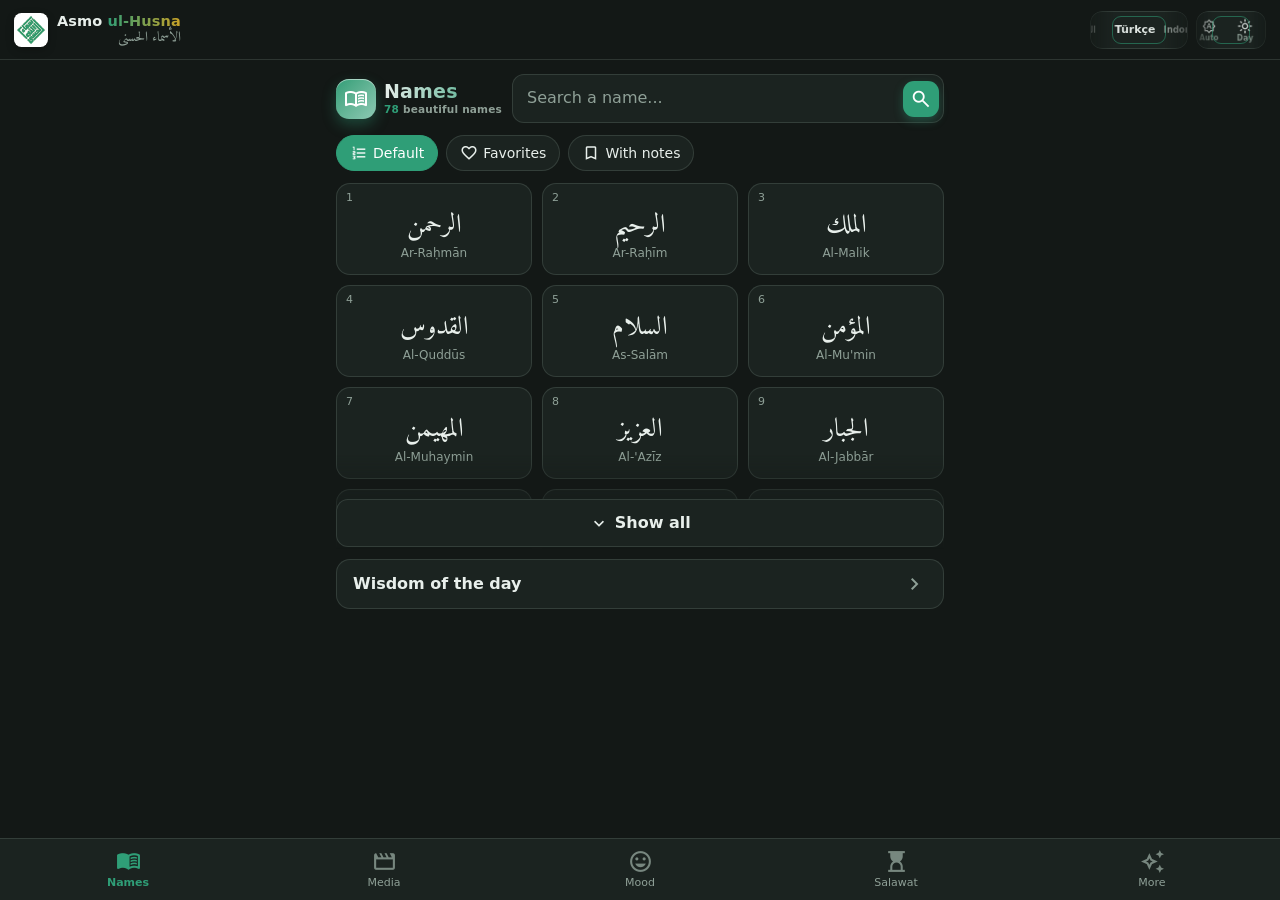
==== commit 3f4e94a7: "Add files via upload" ====
--- a/index-1.html
+++ b/index-1.html
@@ -8,8 +8,8 @@
   <link rel="preconnect" href="https://fonts.googleapis.com">
   <link rel="preconnect" href="https://fonts.gstatic.com" crossorigin>
   <link href="https://fonts.googleapis.com/css2?family=Amiri:wght@400;700&display=swap" rel="stylesheet" media="print" onload="this.media='all'">
-  <link id="msf" href="https://fonts.googleapis.com/css2?family=Material+Symbols+Outlined:opsz,wght,FILL,GRAD@24,400,0..1,0&icon_names=add,air,apps,arrow_back,auto_awesome,balance,battery_alert,bedtime,block,bookmark,brightness_auto,campaign,check,chevron_left,chevron_right,cleaning_services,cloud,compress,contrast,dark_mode,delete,eco,emoji_events,expand_less,expand_more,favorite,format_list_numbered,fullscreen,graphic_eq,grid_view,group_off,handshake,heart_broken,help,hourglass_empty,hourglass_top,info,light_mode,lists,local_fire_department,mail,man,menu_book,mood,mood_bad,movie,music_note,nightlight,palette,pan_tool,pause,person,play_arrow,psychology,radio_button_unchecked,restart_alt,search,self_improvement,sentiment_dissatisfied,sentiment_neutral,sentiment_satisfied,sentiment_very_dissatisfied,sentiment_very_satisfied,settings,share,shield,skip_next,skip_previous,smart_toy,spa,star,stylus_note,thumb_up,timer_off,tornado,translate,trending_down,undo,view_list,visibility_off,voice_over_off,volunteer_activism,warning,water_drop,wb_twilight,whatshot,woman&display=block" rel="stylesheet" media="print" onload="this.media='all'" onerror="this.onerror=null;this.href='https://fonts.googleapis.com/css2?family=Material+Symbols+Outlined:opsz,wght,FILL,GRAD@24,400,0..1,0&display=block'">
-  <link rel="stylesheet" href="style.css?v=74">
+  <link id="msf" href="https://fonts.googleapis.com/css2?family=Material+Symbols+Outlined:opsz,wght,FILL,GRAD@24,400,0..1,0&icon_names=add,air,apps,arrow_back,auto_awesome,balance,battery_alert,bedtime,block,bookmark,brightness_auto,campaign,check,chevron_left,chevron_right,cleaning_services,cloud,compress,contrast,dark_mode,delete,eco,emoji_events,expand_less,expand_more,favorite,format_list_numbered,fullscreen,graphic_eq,grid_view,group_off,handshake,heart_broken,help,hourglass_empty,hourglass_top,info,light_mode,lists,local_fire_department,mail,man,menu_book,mood,mood_bad,movie,music_note,nightlight,notifications,notifications_off,palette,pan_tool,pause,person,play_arrow,psychology,radio_button_unchecked,restart_alt,search,self_improvement,sentiment_dissatisfied,sentiment_neutral,sentiment_satisfied,sentiment_very_dissatisfied,sentiment_very_satisfied,settings,share,shield,skip_next,skip_previous,smart_toy,spa,star,stylus_note,thumb_up,timer_off,tornado,translate,trending_down,undo,view_list,visibility_off,voice_over_off,volunteer_activism,warning,water_drop,wb_twilight,whatshot,woman&display=block" rel="stylesheet" media="print" onload="this.media='all'" onerror="this.onerror=null;this.href='https://fonts.googleapis.com/css2?family=Material+Symbols+Outlined:opsz,wght,FILL,GRAD@24,400,0..1,0&display=block'">
+  <link rel="stylesheet" href="style.css?v=81">
   <script src="https://telegram.org/js/telegram-web-app.js"></script>
   <style>
     #splash { position: fixed; inset: 0; z-index: 9999; -webkit-backdrop-filter: blur(46px) saturate(1.9) brightness(1.06); backdrop-filter: blur(46px) saturate(1.9) brightness(1.06); background: linear-gradient(135deg, rgba(255,255,255,.55), rgba(255,255,255,.12) 38%, rgba(255,255,255,.3) 70%, rgba(255,255,255,.08)), rgba(238, 242, 238, .38); box-shadow: inset 0 0 0 1px rgba(255,255,255,.35), inset 0 1px 0 rgba(255,255,255,.7); }
@@ -86,6 +86,6 @@
   </script>
   <script src="config.js?v=70" defer></script>
   <script src="data.js" defer></script>
-  <script src="app.js?v=81" defer></script>
+  <script src="app.js?v=91" defer></script>
 </body>
 </html>
--- a/style.css
+++ b/style.css
@@ -860,3 +860,37 @@
 html[data-gender="male"][data-theme="dark"] { --solidbg: #0c0c0e; }
 .slide.in-back::before { content: ""; position: absolute; inset: -8px -6px; z-index: -1; border-radius: 26px; background: var(--solidbg); pointer-events: none; animation: backFill .46s linear forwards; }
 @keyframes backFill { 0%, 80% { opacity: 1; } 100% { opacity: 0; } }
+
+.brand { -webkit-touch-callout: none; -webkit-user-select: none; user-select: none; cursor: pointer; }
+.msi.ab { font-size: 20px; margin-inline-end: 2px; }
+.btn .msi { font-size: 20px; }
+.list > .rrow { display: flex; align-items: center; gap: 12px; width: 100%; background: var(--card); border: 1px solid var(--line); border-radius: 14px; padding: 14px; margin-bottom: 10px; font-weight: 600; cursor: pointer; }
+.list > .rrow .msi:first-child { font-size: 24px; color: var(--accent); }
+.list > .rrow > span:nth-child(2) { flex: 1; }
+.rmrow .tl { text-transform: none; letter-spacing: 0; font-size: 15px; color: var(--text); gap: 12px; }
+.rmr { display: flex; align-items: center; gap: 12px; margin-inline-start: auto; }
+.hw { width: 84px; flex: none; }
+.rmlist { display: grid; gap: 14px; transition: opacity .25s, filter .25s; }
+.rmlist.off { opacity: .45; filter: grayscale(1); pointer-events: none; }
+.hw { -webkit-mask-image: linear-gradient(#0005 0, #000 26%, #000 74%, #0005 100%); mask-image: linear-gradient(#0005 0, #000 26%, #000 74%, #0005 100%); width: 76px; }
+.hw .dg-i { font-size: 17px; font-weight: 700; }
+.hw { height: 78px; width: 72px; }
+.hw::after { top: 26px; height: 26px; border-radius: 8px; }
+.hw .dg-pad { height: 26px; }
+.hw .dg-i { height: 26px; font-size: 15px; }
+.hw { height: 60px; width: 66px; border-radius: 10px; }
+.hw::after { top: 20px; height: 20px; border-radius: 7px; }
+.hw .dg-pad { height: 20px; }
+.hw .dg-i { height: 20px; font-size: 13px; }
+.hw { height: 51px; width: 66px; background: transparent; border-color: transparent; -webkit-mask-image: linear-gradient(#0000 0 33.4%, #000 33.4% 66.6%, #0000 66.6%); mask-image: linear-gradient(#0000 0 33.4%, #000 33.4% 66.6%, #0000 66.6%); transition: background .2s, border-color .2s; }
+.hw::after { top: 17px; height: 17px; border-radius: 6px; opacity: 0; transition: opacity .2s; }
+.hw .dg-pad { height: 17px; }
+.hw .dg-i { height: 17px; font-size: 13px; }
+.hw.act { background: var(--bg); border-color: var(--line); -webkit-mask-image: linear-gradient(#0005 0, #000 30%, #000 70%, #0005 100%); mask-image: linear-gradient(#0005 0, #000 30%, #000 70%, #0005 100%); }
+.hw.act::after { opacity: .6; }
+.hw, .hw.act { height: 30px; width: 66px; overflow: visible; background: none; border: 0; -webkit-mask-image: none; mask-image: none; position: relative; z-index: 2; }
+.hw::after, .hw.act::after { display: none; }
+.hw .dg-track { position: absolute; left: 0; right: 0; top: 50%; height: 51px; margin-top: -25.5px; -webkit-mask-image: linear-gradient(#0000 0 33.4%, #000 33.4% 66.6%, #0000 66.6%); mask-image: linear-gradient(#0000 0 33.4%, #000 33.4% 66.6%, #0000 66.6%); }
+.hw.act .dg-track { -webkit-mask-image: linear-gradient(#0004 0, #000 33.4%, #000 66.6%, #0004 100%); mask-image: linear-gradient(#0004 0, #000 33.4%, #000 66.6%, #0004 100%); }
+.hw .dg-i { color: var(--text); }
+.rmlist { gap: 10px; }
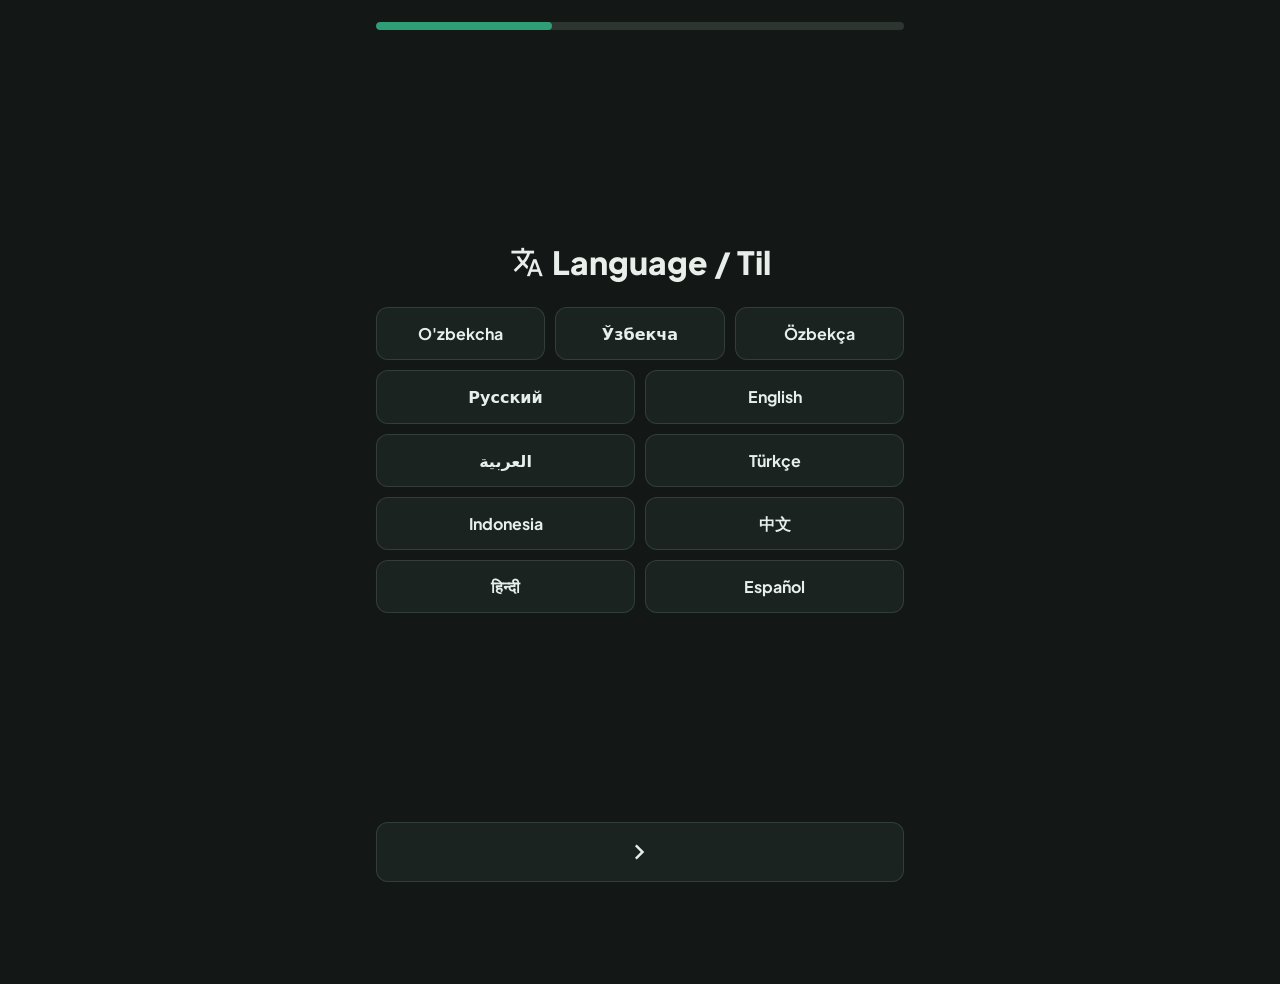
==== commit 5a001ba8: "Add files via upload" ====
--- a/index-1.html
+++ b/index-1.html
@@ -8,17 +8,19 @@
   <link rel="preconnect" href="https://fonts.googleapis.com">
   <link rel="preconnect" href="https://fonts.gstatic.com" crossorigin>
   <link href="https://fonts.googleapis.com/css2?family=Amiri:wght@400;700&display=swap" rel="stylesheet" media="print" onload="this.media='all'">
-  <link id="msf" href="https://fonts.googleapis.com/css2?family=Material+Symbols+Outlined:opsz,wght,FILL,GRAD@24,400,0..1,0&icon_names=add,air,apps,arrow_back,auto_awesome,balance,battery_alert,bedtime,block,bookmark,brightness_auto,campaign,check,chevron_left,chevron_right,cleaning_services,cloud,compress,contrast,dark_mode,delete,eco,emoji_events,expand_less,expand_more,favorite,format_list_numbered,fullscreen,graphic_eq,grid_view,group_off,handshake,heart_broken,help,hourglass_empty,hourglass_top,info,light_mode,lists,local_fire_department,mail,man,menu_book,mood,mood_bad,movie,music_note,nightlight,notifications,notifications_off,palette,pan_tool,pause,person,play_arrow,psychology,radio_button_unchecked,restart_alt,search,self_improvement,sentiment_dissatisfied,sentiment_neutral,sentiment_satisfied,sentiment_very_dissatisfied,sentiment_very_satisfied,settings,share,shield,skip_next,skip_previous,smart_toy,spa,star,stylus_note,thumb_up,timer_off,tornado,translate,trending_down,undo,view_list,visibility_off,voice_over_off,volunteer_activism,warning,water_drop,wb_twilight,whatshot,woman&display=block" rel="stylesheet" media="print" onload="this.media='all'" onerror="this.onerror=null;this.href='https://fonts.googleapis.com/css2?family=Material+Symbols+Outlined:opsz,wght,FILL,GRAD@24,400,0..1,0&display=block'">
-  <link rel="stylesheet" href="style.css?v=81">
+  <link rel="preconnect" href="https://fonts.googleapis.com">
+  <link rel="preconnect" href="https://fonts.gstatic.com" crossorigin>
+  <link href="https://fonts.googleapis.com/css2?family=Plus+Jakarta+Sans:ital,wght@0,200..800;1,200..800&display=swap" rel="stylesheet">
+  <link id="msf" href="https://fonts.googleapis.com/css2?family=Material+Symbols+Outlined:opsz,wght,FILL,GRAD@24,400,0..1,0&icon_names=add,air,apps,arrow_back,auto_awesome,balance,battery_alert,bedtime,block,bookmark,brightness_auto,campaign,check,chevron_left,chevron_right,cleaning_services,cloud,compress,contrast,dark_mode,delete,eco,emoji_events,expand_less,expand_more,favorite,format_list_numbered,fullscreen,graphic_eq,grid_view,group_off,handshake,heart_broken,help,hourglass_empty,hourglass_top,info,light_mode,lists,local_fire_department,mail,man,menu_book,mood,mood_bad,movie,music_note,nightlight,notifications,notifications_off,palette,pan_tool,pause,person,play_arrow,psychology,radio_button_unchecked,restart_alt,search,self_improvement,sentiment_dissatisfied,sentiment_neutral,sentiment_satisfied,sentiment_very_dissatisfied,sentiment_very_satisfied,settings,share,shield,skip_next,skip_previous,smart_toy,spa,star,stylus_note,thumb_up,timer_off,tornado,translate,trending_down,undo,verified,view_list,visibility_off,voice_over_off,volunteer_activism,warning,water_drop,wb_twilight,whatshot,woman&display=block" rel="stylesheet" media="print" onload="this.media='all'" onerror="this.onerror=null;this.href='https://fonts.googleapis.com/css2?family=Material+Symbols+Outlined:opsz,wght,FILL,GRAD@24,400,0..1,0&display=block'">
+  <link rel="stylesheet" href="style.css?v=115">
   <script src="https://telegram.org/js/telegram-web-app.js"></script>
   <style>
-    #splash { position: fixed; inset: 0; z-index: 9999; -webkit-backdrop-filter: blur(46px) saturate(1.9) brightness(1.06); backdrop-filter: blur(46px) saturate(1.9) brightness(1.06); background: linear-gradient(135deg, rgba(255,255,255,.55), rgba(255,255,255,.12) 38%, rgba(255,255,255,.3) 70%, rgba(255,255,255,.08)), rgba(238, 242, 238, .38); box-shadow: inset 0 0 0 1px rgba(255,255,255,.35), inset 0 1px 0 rgba(255,255,255,.7); }
-    #splash.d { background: linear-gradient(135deg, rgba(255,255,255,.2), rgba(255,255,255,.03) 38%, rgba(255,255,255,.12) 70%, rgba(255,255,255,.02)), rgba(14, 18, 16, .42); box-shadow: inset 0 0 0 1px rgba(255,255,255,.14), inset 0 1px 0 rgba(255,255,255,.3); }
-    #splash.mf { background-color: rgba(250, 224, 232, .34); }
-    #splash.mf.d { background-color: rgba(40, 24, 33, .45); }
-    #splash.mm { background-color: rgba(228, 232, 240, .34); }
-    #splash.mm.d { background-color: rgba(10, 12, 18, .5); }
-    .sbrand { position: fixed !important; z-index: 10000; margin: 0 !important; pointer-events: none; will-change: transform; }
+    #splash { position: fixed; inset: 0; z-index: 9999; -webkit-backdrop-filter: blur(30px) saturate(1.8) brightness(1.05); backdrop-filter: blur(30px) saturate(1.8) brightness(1.05); background: linear-gradient(135deg, rgba(255,255,255,.34), rgba(255,255,255,.06) 40%, rgba(255,255,255,.2) 72%, rgba(255,255,255,.04)), rgba(238, 242, 238, .14); pointer-events: none; }
+    #splash.d { background: linear-gradient(135deg, rgba(255,255,255,.14), rgba(255,255,255,.02) 40%, rgba(255,255,255,.08) 72%, rgba(255,255,255,.01)), rgba(14, 18, 16, .2); }
+    #splash.mf { background-color: rgba(250, 224, 232, .16); }
+    #splash.mf.d { background-color: rgba(40, 24, 33, .22); }
+    #splash.mm { background-color: rgba(228, 232, 240, .16); }
+    #splash.mm.d { background-color: rgba(10, 12, 18, .26); }
   </style>
 </head>
 <body>
@@ -38,54 +40,65 @@
   <div id="toast" class="toast" role="status"></div>
     <script>
     (function () {
-      var sp = document.getElementById("splash"), br = document.getElementById("home")
-      if (!sp || !br) return
+      var sp = document.getElementById("splash"), em = document.querySelector("#home .emb")
+      if (!sp) return
       var dark = false, gen = ""
       try {
         var st = JSON.parse(localStorage.getItem("asmo_miniapp_v1") || "{}")
         dark = st.theme === "dark" || (st.theme !== "light" && window.matchMedia && matchMedia("(prefers-color-scheme: dark)").matches)
         gen = st.gender === "female" ? "mf" : st.gender === "male" ? "mm" : ""
+        var fem = st.gender === "female", male = st.gender === "male"
+        var gl = fem ? (st.fgl == null ? 100 : st.fgl) : (st.mgl == null ? 100 : st.mgl), bl = fem ? (st.fbl == null ? 2 : st.fbl) : (st.mbl == null ? 2 : st.mbl)
+        var gon = fem ? st.fgon !== false : male ? st.mgon === true : true
+        var gk = 1.65 - gl / 100 * 1.3, bk = bl / 9, ss = sp.style
+        if (gon) {
+          var wa = dark ? [.14, .04, .08] : [.42, .14, .26]
+          var bf = "blur(" + Math.max(2, 26 * bk).toFixed(1) + "px) saturate(1.6)"
+          ss.webkitBackdropFilter = bf; ss.backdropFilter = bf
+          ss.background = "linear-gradient(135deg, rgba(255,255,255," + (wa[0] * gk).toFixed(3) + "), rgba(255,255,255," + (wa[1] * gk).toFixed(3) + ") 45%, rgba(255,255,255," + (wa[2] * gk).toFixed(3) + "))"
+        }
       } catch (e) {}
       if (gen) sp.classList.add(gen)
       if (dark) sp.classList.add("d")
+      function kill() { if (sp.parentNode) sp.parentNode.removeChild(sp) }
       var rm = window.matchMedia && matchMedia("(prefers-reduced-motion: reduce)").matches
-      function kill() { if (sp.parentNode) sp.parentNode.removeChild(sp); br.style.visibility = "" }
-      if (rm || !br.getBoundingClientRect) { setTimeout(function () { sp.style.transition = "opacity .25s"; sp.style.opacity = "0"; setTimeout(kill, 280) }, 200); return }
-      var r = br.getBoundingClientRect(), vw = window.innerWidth, vh = window.innerHeight
-      var cl = br.cloneNode(true)
-      cl.removeAttribute("id"); cl.className = "brand sbrand"
-      cl.style.left = r.left + "px"; cl.style.top = r.top + "px"; cl.style.width = r.width + "px"; cl.style.height = r.height + "px"
-      var dx = vw / 2 - (r.left + r.width / 2), dy = vh / 2 - (r.top + r.height / 2)
-      cl.style.transform = "translate(" + dx + "px," + dy + "px)"
-      document.body.appendChild(cl)
-      br.style.visibility = "hidden"
-      var t0 = Date.now(), cx = r.left + r.width / 2, cy = r.top + r.height / 2, diag = Math.sqrt(vw * vw + vh * vh) + 120
+      if (rm || !em || !em.getBoundingClientRect || !(window.CSS && CSS.supports && (CSS.supports("mask-composite", "intersect") || CSS.supports("-webkit-mask-composite", "source-in")))) {
+        setTimeout(function () { sp.style.transition = "opacity .25s"; sp.style.opacity = "0"; setTimeout(kill, 280) }, 250); return
+      }
+      var vw = window.innerWidth, vh = window.innerHeight, r = em.getBoundingClientRect(), p = 1
+      var x = r.left - p, y = r.top - p, w = r.width + 2 * p, h = r.height + 2 * p, rr = Math.min(w, h) * 0.26
+      var cx = r.left + r.width / 2, cy = r.top + r.height / 2, diag = Math.sqrt(vw * vw + vh * vh) + 120
+      var d = "M0 0H" + vw + "V" + vh + "H0Z M" + (x + rr) + " " + y + "H" + (x + w - rr) + "A" + rr + " " + rr + " 0 0 1 " + (x + w) + " " + (y + rr) + "V" + (y + h - rr) + "A" + rr + " " + rr + " 0 0 1 " + (x + w - rr) + " " + (y + h) + "H" + (x + rr) + "A" + rr + " " + rr + " 0 0 1 " + x + " " + (y + h - rr) + "V" + (y + rr) + "A" + rr + " " + rr + " 0 0 1 " + (x + rr) + " " + y + "Z"
+      var hole = 'url("data:image/svg+xml,' + encodeURIComponent('<svg xmlns="http://www.w3.org/2000/svg" width="' + vw + '" height="' + vh + '"><path fill-rule="evenodd" d="' + d + '"/></svg>') + '")'
+      var S = sp.style
+      S.webkitMaskSize = "100% 100%"; S.maskSize = "100% 100%"
+      S.webkitMaskRepeat = "no-repeat"; S.maskRepeat = "no-repeat"
+      function setMask(R) {
+        var m = R < 0 ? hole : "radial-gradient(circle at " + cx + "px " + cy + "px, transparent " + R + "px, #000 " + (R + 90) + "px), " + hole
+        S.webkitMaskImage = m; S.maskImage = m
+        S.webkitMaskComposite = "source-in"; S.maskComposite = "intersect"
+      }
+      setMask(-1)
+      var t0 = Date.now(), started = false
       function reveal() {
         var s0 = performance.now(), D = 520
         function f(ts) {
-          var p = Math.min(1, (ts - s0) / D), e = 1 - Math.pow(1 - p, 2.2), R = e * diag
-          var m = "radial-gradient(circle at " + cx + "px " + cy + "px, transparent " + R + "px, #000 " + (R + 80) + "px)"
-          sp.style.webkitMaskImage = m; sp.style.maskImage = m
-          if (p < 1) requestAnimationFrame(f); else kill()
+          var q = Math.min(1, (ts - s0) / D), e = 1 - Math.pow(1 - q, 2.2)
+          setMask(e * diag)
+          if (q < 1) requestAnimationFrame(f); else kill()
         }
         requestAnimationFrame(f)
       }
-      function go() {
-        cl.style.transition = "transform 380ms cubic-bezier(.2,.9,.2,1)"; cl.style.transform = "none"
-        setTimeout(reveal, 170)
-        setTimeout(function () { br.style.visibility = ""; if (cl.parentNode) cl.parentNode.removeChild(cl) }, 400)
-      }
-      var started = false
       function tick() {
         if (started) return
         var el = Date.now() - t0
-        if ((window.__asmoReady && el >= 200) || el >= 1100) { started = true; go() } else setTimeout(tick, 30)
+        if ((window.__asmoReady && el >= 280) || el >= 1100) { started = true; reveal() } else setTimeout(tick, 30)
       }
       tick()
     })()
   </script>
   <script src="config.js?v=70" defer></script>
   <script src="data.js" defer></script>
-  <script src="app.js?v=91" defer></script>
+  <script src="app.js?v=127" defer></script>
 </body>
 </html>
--- a/style.css
+++ b/style.css
@@ -14,10 +14,11 @@
 @media (prefers-color-scheme: dark) {
   :root:not([data-theme="light"]):not([data-theme="dark"]) { --bg: var(--tg-theme-bg-color, #131816); --card: var(--tg-theme-secondary-bg-color, #1b2320); --text: var(--tg-theme-text-color, #e8efeb); --hint: var(--tg-theme-hint-color, #8fa097); --line: rgba(160, 180, 170, .18); }
 }
-:root[data-theme="light"] { color-scheme: light; --bg: #f6f7f4; --card: #ffffff; --text: #1c2421; --hint: #7a8580; --line: rgba(120, 130, 125, .22); }
+:root[data-theme="light"] { color-scheme: light; --bg: #f6f7f4; --card: #ffffff; --text: #1c2421; --hint: #5c6762; --line: rgba(120, 130, 125, .22); }
 :root[data-theme="dark"] { color-scheme: dark; --bg: #131816; --card: #1b2320; --text: #e8efeb; --hint: #8fa097; --line: rgba(160, 180, 170, .18); }
 * { box-sizing: border-box; -webkit-tap-highlight-color: transparent; }
-html, body { margin: 0; background: var(--bg); color: var(--text); font: 16px/1.45 -apple-system, "Segoe UI", Roboto, system-ui, sans-serif; }
+html, body { margin: 0; background: var(--bg); color: var(--text); font: 16px/1.45 "Plus Jakarta Sans", -apple-system, "Segoe UI", Roboto, system-ui, sans-serif; }
+button, input, textarea, select { font-family: inherit; }
 body { padding-bottom: calc(var(--nav-h) + env(safe-area-inset-bottom)); }
 #app { max-width: 640px; margin: 0 auto; padding: 14px 16px 24px; }
 button { font: inherit; color: inherit; border: 0; background: none; cursor: pointer; }
@@ -429,7 +430,7 @@
 }
 
 /* ====== AYOL: shisha (glass) sayqali + Salavot sahifasi ====== */
-html[data-gender="female"] :is(.card, .name-card, .btn:not(.success):not(.primary), .search, .chip, .mood-card, .list > button, .gear, .act, .hikrow, .wheel, .num-btn, .dg) {
+html[data-gender="female"] :is(.card, .name-card, .fchip:not(.on), .btn:not(.success):not(.primary), .search, .chip, .mood-card, .list > button, .gear, .act, .hikrow, .wheel, .num-btn, .dg) {
   background: linear-gradient(135deg, rgb(255 255 255 / calc(.42 * var(--gk, 1))) 0%, rgb(255 255 255 / calc(.20 * var(--gk, 1))) 55%, rgb(255 255 255 / calc(.30 * var(--gk, 1))) 100%);
   border: 1px solid rgba(255, 255, 255, .72);
   -webkit-backdrop-filter: blur(calc(9px * var(--bk, 1))) saturate(1.6); backdrop-filter: blur(calc(9px * var(--bk, 1))) saturate(1.6);
@@ -441,7 +442,7 @@
 }
 html[data-gender="female"] .nav { box-shadow: 0 12px 30px color-mix(in srgb, var(--fa, var(--fa, #d9628c)) 22%, transparent), inset 0 1.5px 0 rgba(255, 255, 255, .9), inset 0 0 0 1px rgba(255, 255, 255, .2); }
 html[data-gender="female"] .act.liked, html[data-gender="female"] .gear.on, html[data-gender="female"] .chip.on { border-color: var(--accent); }
-html[data-gender="female"][data-theme="dark"] :is(.card, .name-card, .btn:not(.success):not(.primary), .search, .chip, .mood-card, .list > button, .gear, .act, .hikrow, .wheel, .num-btn, .dg) {
+html[data-gender="female"][data-theme="dark"] :is(.card, .name-card, .fchip:not(.on), .btn:not(.success):not(.primary), .search, .chip, .mood-card, .list > button, .gear, .act, .hikrow, .wheel, .num-btn, .dg) {
   background: linear-gradient(135deg, rgb(60 35 48 / calc(.38 * var(--gk, 1))), rgb(60 35 48 / calc(.22 * var(--gk, 1))) 55%, rgb(60 35 48 / calc(.32 * var(--gk, 1))));
   border-color: rgba(255, 255, 255, .22);
   box-shadow: 0 10px 26px rgba(0, 0, 0, .3), inset 0 1.5px 0 rgba(255, 255, 255, .22), inset 0 0 0 1px rgba(255, 255, 255, .05);
@@ -465,8 +466,8 @@
 }
 
 html[data-gender="female"] .ngrid { -webkit-mask-image: none; mask-image: none; }
-html[data-gender="female"] .ngrid::after { content: ""; position: absolute; left: 0; right: 0; bottom: 0; height: 34%; pointer-events: none; background: linear-gradient(180deg, rgba(243, 213, 220, 0), rgba(243, 213, 220, .92)); transition: opacity .3s; }
-html[data-gender="female"][data-theme="dark"] .ngrid::after { background: linear-gradient(180deg, rgba(42, 26, 34, 0), rgba(42, 26, 34, .92)); }
+html[data-gender="female"] .ngrid::after { content: ""; position: absolute; left: 0; right: 0; bottom: 0; height: 34%; pointer-events: none; background: linear-gradient(180deg, rgba(243, 213, 220, 0), rgba(243, 213, 220, min(.92, calc(.55 * var(--gk, 1.6))))); transition: opacity .3s; }
+html[data-gender="female"][data-theme="dark"] .ngrid::after { background: linear-gradient(180deg, rgba(42, 26, 34, 0), rgba(42, 26, 34, min(.92, calc(.55 * var(--gk, 1.6))))); }
 html[data-gender="female"] .ngrid.open::after { opacity: 0; }
 
 .rate { display: grid; gap: 10px; }
@@ -712,13 +713,13 @@
 /* ERKAK + shisha */
 html[data-gender="male"][data-glass="on"][data-theme="dark"] { background: linear-gradient(160deg, color-mix(in srgb, var(--ma, #e5202f) 16%, #0c0c0e), #0c0c0e 58%) fixed; --bg: transparent; --card: rgb(255 255 255 / calc(.08 * var(--gk, 1))); --line: rgba(255, 255, 255, .16); }
 html[data-gender="male"][data-glass="on"][data-theme="light"] { background: linear-gradient(160deg, color-mix(in srgb, var(--ma, #e5202f) 14%, #f2f2f3), #f2f2f3 58%) fixed; --bg: transparent; --card: rgb(255 255 255 / calc(.5 * var(--gk, 1))); --line: rgba(255, 255, 255, .8); }
-html[data-gender="male"][data-glass="on"] :is(.card, .name-card, .btn:not(.success):not(.primary), .search, .chip, .mood-card, .list > button, .gear, .act, .hikrow, .wheel, .num-btn, .dg, .arow, .vcard, .aplayer) {
+html[data-gender="male"][data-glass="on"] :is(.card, .name-card, .fchip:not(.on), .btn:not(.success):not(.primary), .search, .chip, .mood-card, .list > button, .gear, .act, .hikrow, .wheel, .num-btn, .dg, .arow, .vcard, .aplayer) {
   -webkit-backdrop-filter: blur(calc(10px * var(--bk, 1))) saturate(1.5); backdrop-filter: blur(calc(10px * var(--bk, 1))) saturate(1.5);
 }
-html[data-gender="male"][data-glass="on"][data-theme="dark"] :is(.card, .name-card, .btn:not(.success):not(.primary), .search, .chip, .mood-card, .list > button, .gear, .act, .hikrow, .wheel, .num-btn, .dg, .arow, .vcard, .aplayer) {
+html[data-gender="male"][data-glass="on"][data-theme="dark"] :is(.card, .name-card, .fchip:not(.on), .btn:not(.success):not(.primary), .search, .chip, .mood-card, .list > button, .gear, .act, .hikrow, .wheel, .num-btn, .dg, .arow, .vcard, .aplayer) {
   background: linear-gradient(135deg, rgb(255 255 255 / calc(.12 * var(--gk, 1))), rgb(255 255 255 / calc(.05 * var(--gk, 1)))); border-color: rgba(255, 255, 255, .16); box-shadow: 0 8px 22px rgba(0, 0, 0, .35), inset 0 1px 0 rgba(255, 255, 255, .18);
 }
-html[data-gender="male"][data-glass="on"][data-theme="light"] :is(.card, .name-card, .btn:not(.success):not(.primary), .search, .chip, .mood-card, .list > button, .gear, .act, .hikrow, .wheel, .num-btn, .dg, .arow, .vcard, .aplayer) {
+html[data-gender="male"][data-glass="on"][data-theme="light"] :is(.card, .name-card, .fchip:not(.on), .btn:not(.success):not(.primary), .search, .chip, .mood-card, .list > button, .gear, .act, .hikrow, .wheel, .num-btn, .dg, .arow, .vcard, .aplayer) {
   background: linear-gradient(135deg, rgb(255 255 255 / calc(.62 * var(--gk, 1))), rgb(255 255 255 / calc(.3 * var(--gk, 1)))); border-color: rgba(255, 255, 255, .85); box-shadow: 0 8px 22px rgba(20, 20, 30, .12), inset 0 1px 0 rgba(255, 255, 255, .9);
 }
 html[data-gender="male"][data-glass="on"] .hdr, html[data-gender="male"][data-glass="on"] .nav { background: rgb(255 255 255 / calc(.06 * var(--gk, 1))); -webkit-backdrop-filter: blur(calc(14px * var(--bk, 1))) saturate(1.5); backdrop-filter: blur(calc(14px * var(--bk, 1))) saturate(1.5); }
@@ -727,7 +728,7 @@
 /* shisha O'CHIQ: tekis rang (ikkala jins) */
 html[data-gender="female"][data-glass="off"][data-theme="light"], html[data-gender="male"][data-glass="off"][data-theme="light"] { --bg: var(--sbl); --card: var(--scl); background: var(--sbl); --line: rgba(0, 0, 0, .1); }
 html[data-gender="female"][data-glass="off"][data-theme="dark"], html[data-gender="male"][data-glass="off"][data-theme="dark"] { --bg: var(--sbd); --card: var(--scd); background: var(--sbd); --line: rgba(255, 255, 255, .12); }
-html[data-gender="female"][data-glass="off"][data-theme] :is(.card, .name-card, .btn:not(.success):not(.primary), .search, .chip, .mood-card, .list > button, .gear, .act, .hikrow, .wheel, .num-btn, .dg) {
+html[data-gender="female"][data-glass="off"][data-theme] :is(.card, .name-card, .fchip:not(.on), .btn:not(.success):not(.primary), .search, .chip, .mood-card, .list > button, .gear, .act, .hikrow, .wheel, .num-btn, .dg) {
   background: var(--card); border: 1px solid var(--line); -webkit-backdrop-filter: none; backdrop-filter: none; box-shadow: 0 4px 14px rgba(0, 0, 0, .08);
 }
 html[data-gender="female"][data-glass="off"][data-theme] .hdr { background: var(--bg); -webkit-backdrop-filter: none; backdrop-filter: none; border-bottom: 1px solid var(--line); }
@@ -894,3 +895,231 @@
 .hw.act .dg-track { -webkit-mask-image: linear-gradient(#0004 0, #000 33.4%, #000 66.6%, #0004 100%); mask-image: linear-gradient(#0004 0, #000 33.4%, #000 66.6%, #0004 100%); }
 .hw .dg-i { color: var(--text); }
 .rmlist { gap: 10px; }
+.lrow { display: flex; gap: 8px; overflow-x: auto; padding: 6px 2px; margin-top: 8px; scrollbar-width: none; -webkit-overflow-scrolling: touch; }
+.lrow::-webkit-scrollbar { display: none; }
+#lvar { justify-content: center; flex-wrap: wrap; overflow: visible; }
+.lchip { flex: none; display: inline-flex; align-items: center; gap: 7px; padding: 10px 14px; border-radius: 14px; border: 1px solid var(--line); background: var(--card); color: var(--text); font: inherit; font-weight: 700; -webkit-backdrop-filter: none; backdrop-filter: none; }
+.lchip .fl { font-size: 19px; line-height: 1; }
+.lchip.col { background: var(--c); border-color: var(--c); color: #fff; box-shadow: 0 6px 16px color-mix(in srgb, var(--c) 40%, transparent); }
+#lvar:empty { display: none; }
+#lgl { width: min(360px, 96vw) !important; height: min(230px, 62vw) !important; }
+body.onb #app, body.onb .hdr, body.onb #nav { display: none !important; }
+#onb { display: none; }
+body.onb #onb { display: flex; flex-direction: column; gap: 14px; min-height: 100vh; min-height: 100dvh; max-width: 560px; margin: 0 auto; padding: 22px 16px calc(18px + env(safe-area-inset-bottom)); position: relative; z-index: 2; }
+.obdots { display: flex; gap: 6px; justify-content: center; }
+.obdots i { width: 8px; height: 8px; border-radius: 8px; background: var(--line); transition: width .25s, background .25s; }
+.obdots i.on { width: 24px; background: var(--accent); }
+.obh { display: flex; align-items: center; gap: 8px; font-size: 22px; font-weight: 800; }
+.obbody { flex: 1; display: flex; flex-direction: column; gap: 12px; }
+.obg { display: grid; grid-template-columns: 1fr 1fr; gap: 10px; }
+.obg .r3 { grid-column: 1 / -1; display: grid; grid-template-columns: repeat(3, 1fr); gap: 10px; }
+.obg .btn { padding: 14px 8px; font-weight: 700; }
+.obtxt { font-size: 17px; font-weight: 600; line-height: 1.45; margin: 6px 0 0; }
+.obsub { color: var(--hint); margin: 0; font-size: 14px; }
+.obnext { padding: 14px; margin-top: auto; }
+.obnext .msi { font-size: 30px; }
+[dir="rtl"] .obnext .msi { transform: scaleX(-1); }
+.obbar { height: 8px; border-radius: 8px; background: var(--line); overflow: hidden; width: 100%; }
+.obbar i { display: block; height: 100%; border-radius: 8px; background: var(--accent); transition: width .35s ease; }
+.obbody.mid { justify-content: center; gap: 22px; }
+.obh.big { font-size: 32px; justify-content: center; text-align: center; }
+.obh.big .msi { font-size: 34px; }
+#gl { width: min(360px, 96vw) !important; height: min(210px, 56vw) !important; }
+.obtxt.c { text-align: center; }
+.obor { display: flex; align-items: center; gap: 12px; color: var(--hint); font-size: 14px; }
+.obor i { flex: 1; height: 1px; background: var(--line); }
+.obmq { display: grid; gap: 6px; margin-top: 0; }
+.mqrow { overflow: hidden; direction: ltr; -webkit-mask-image: linear-gradient(90deg, transparent, #000 8%, #000 92%, transparent); mask-image: linear-gradient(90deg, transparent, #000 8%, #000 92%, transparent); }
+.mqin { display: flex; gap: 8px; width: max-content; animation: mqrun var(--d, 56s) linear infinite; }
+@keyframes mqrun { from { transform: translateX(-50%); } to { transform: translateX(0); } }
+.mqc { flex: none; padding: 7px 13px; border-radius: 12px; border: 1px solid var(--line); background: var(--card); color: var(--text); font: inherit; font-weight: 600; font-size: 14px; }
+.mqc.success { background: var(--accent); border-color: var(--accent); color: var(--accent-text, #fff); }
+.obskip { background: transparent !important; border: 1px solid var(--line) !important; color: var(--hint) !important; box-shadow: none !important; display: flex; align-items: center; justify-content: center; gap: 4px; margin-top: 4px; }
+.obnext.dim { opacity: .45; }
+@media (prefers-reduced-motion: reduce) { .mqin { animation: none; } }
+.quote { text-align: center; padding: 20px 16px 12px; display: flex; flex-direction: column; min-height: 340px; }
+.quote .qin { flex: 1; display: flex; flex-direction: column; justify-content: center; align-items: center; }
+.quote .qin strong { font-size: 20px; margin-bottom: 8px; }
+.quote .qt { font-size: 18px; line-height: 1.55; margin: 8px 0 14px; text-align: justify; direction: ltr; width: 100%; }
+.quote .qrefs { display: flex; justify-content: flex-end; align-items: center; gap: 12px; flex-wrap: wrap; }
+.quote .ref { display: inline-flex; align-items: center; gap: 4px; color: var(--hint); font-size: 12px; }
+.quote .ref .msi { font-size: 16px; }
+.qbtns { display: grid; grid-template-columns: 1fr 1fr 1fr; gap: 8px; margin-top: 12px; }
+.qbtns .btn { display: flex; align-items: center; justify-content: center; gap: 6px; height: 48px; padding: 6px 8px; font-size: 14px; overflow: hidden; }
+.qbtns .btn span:not(.msi) { overflow: hidden; text-overflow: ellipsis; white-space: nowrap; }
+.chestov { --ch: 62,224,160; position: fixed; inset: 0; z-index: 9999; display: flex; flex-direction: column; align-items: center; justify-content: center; gap: 22px; background: rgba(4,8,24,.78); backdrop-filter: blur(8px); -webkit-backdrop-filter: blur(8px); transition: opacity .7s; }
+.chestov.gone { opacity: 0; }
+.chestov.open::after { content: ""; position: absolute; inset: 0; background: radial-gradient(circle at 50% 46%, #fff 0, rgba(var(--ch),.95) 38%, rgba(var(--ch),.7) 100%); opacity: 0; animation: chflash 1.1s ease-in forwards; }
+@keyframes chflash { 0%, 30% { opacity: 0; } 70%, 100% { opacity: 1; } }
+.chwrap { position: relative; width: min(360px, 92vw); aspect-ratio: 1; perspective: 900px; animation: chfloat 3s ease-in-out infinite; }
+.chwrap .chest { position: absolute; left: 0; top: 8%; width: 100%; height: auto; filter: drop-shadow(0 12px 16px rgba(0,0,0,.5)); }
+.chwrap { perspective: none; }
+.chlids { transform-origin: 76% 47%; transition: transform 1s cubic-bezier(.25,.8,.25,1); }
+.chint { opacity: 0; transition: opacity .6s; }
+.chbeam { position: absolute; left: 22%; right: 22%; bottom: 52%; height: 0; background: linear-gradient(0deg, rgba(var(--ch),.95), rgba(255,255,255,.7) 40%, rgba(var(--ch),0)); filter: blur(10px); border-radius: 50% 50% 0 0; opacity: 0; transition: height .9s ease, opacity .6s; }
+.chglow { position: absolute; inset: 10%; border-radius: 50%; background: radial-gradient(circle, rgba(var(--ch),.5), transparent 65%); filter: blur(14px); opacity: .5; animation: chpulse 2s ease-in-out infinite; }
+.chestov.open .chlids { transform: perspective(900px) rotate3d(-0.98,-0.196,0,-42deg) translateY(-12%); }
+.chestov.open .chint { opacity: 1; }
+.chestov.open .chbeam { height: 120%; opacity: 1; }
+.chestov.open .chglow { opacity: 1; animation: none; transform: scale(1.5); transition: transform 1s, opacity 1s; }
+.chwrap.shake { animation: chshake .45s ease; }
+@keyframes chpulse { 0%,100% { opacity: .35; } 50% { opacity: .7; } }
+@keyframes chfloat { 0%,100% { transform: translateY(0) rotate(-1deg); } 50% { transform: translateY(-6px) rotate(1deg); } }
+@keyframes chshake { 0%,100% { transform: rotate(0); } 20% { transform: rotate(-6deg) scale(1.04); } 40% { transform: rotate(5deg); } 60% { transform: rotate(-3deg); } 80% { transform: rotate(2deg); } }
+.chbar { display: flex; gap: 8px; width: min(240px, 60vw); }
+.chbar i { flex: 1; height: 8px; border-radius: 8px; background: rgba(255,255,255,.18); transition: background .25s; }
+.chbar i.on { background: rgb(var(--ch)); box-shadow: 0 0 10px rgb(var(--ch)); }
+.ngrid { -webkit-mask-image: linear-gradient(#000 50%, transparent 84%); mask-image: linear-gradient(#000 50%, transparent 84%); }
+.ngrid.open { -webkit-mask-image: none; mask-image: none; }
+html[data-gender="female"] .ngrid { -webkit-mask-image: none; mask-image: none; }
+html[data-gender="female"] .ngrid::after { height: 46%; background: linear-gradient(180deg, rgba(243, 213, 220, 0), rgba(243, 213, 220, .98) 70%); }
+html[data-gender="female"][data-theme="dark"] .ngrid::after { background: linear-gradient(180deg, rgba(42, 26, 34, 0), rgba(42, 26, 34, .98) 70%); }
+html[data-gender="female"] .ngrid.open::after { opacity: 0; }
+.ngrid.open { overflow: visible; max-height: none; background: none; }
+.ngrid.open #grid { background: none; }
+
+.chestov { --e0:#7a9bff; --e1:#2a4fe0; --e2:#162f9c; --e3:#091660; --el:#b9ccff; --l1:#8d8ff0; --l2:#d6d4ff; --l3:#f6f4ff; --lv:0; }
+.chestov.tf { --e0:#ffb0cf; --e1:#e0508a; --e2:#a82360; --e3:#5e0e35; --el:#ffd3e5; --l1:#f08dbc; --l2:#ffd6e8; --l3:#fff4fa; }
+.chestov.tn { --e0:#7fe8c0; --e1:#1fae80; --e2:#0f7a5a; --e3:#05382c; --el:#c8fff0; --l1:#8fd8c0; --l2:#d8fff2; --l3:#f2fffb; }
+.chest stop[stop-color="#3a62ee"], .chest stop[stop-color="#2a4cd0"], .chest stop[stop-color="#2447d0"] { stop-color: var(--e1); }
+.chest stop[stop-color="#162f9c"], .chest stop[stop-color="#1a38b4"] { stop-color: var(--e2); }
+.chest stop[stop-color="#091660"], .chest stop[stop-color="#0a1a70"], .chest stop[stop-color="#0b1a78"] { stop-color: var(--e3); }
+.chest stop[stop-color="#7a9bff"] { stop-color: var(--e0); }
+.chest stop[stop-color="#8d8ff0"] { stop-color: var(--l1); }
+.chest stop[stop-color="#d6d4ff"] { stop-color: var(--l2); }
+.chest stop[stop-color="#f6f4ff"] { stop-color: var(--l3); }
+.chest [fill="#1d42d6"], .chest [fill="#2a4fe0"], .chest [fill="#1f44d8"] { fill: var(--e1); }
+.chest [fill="#5a82ff"], .chest [fill="#6f93ff"], .chest [fill="#4f78ff"] { fill: var(--e0); }
+.chest [fill="#102a9c"] { fill: var(--e2); }
+.chest [fill="#7b7fe8"] { fill: var(--l1); }
+.chest [stroke="#b9ccff"], .chest [stroke="#b6caff"], .chest [stroke="#9db8ff"], .chest [stroke="#a9c2ff"], .chest [stroke="#7a98ff"], .chest [stroke="#8fb0ff"] { stroke: var(--el); }
+.cgem { animation: gemp 2.6s ease-in-out infinite; filter: drop-shadow(0 0 calc(2px + var(--lv) * 2px) rgb(var(--ch))); }
+@keyframes gemp { 0%,100% { opacity: .85; } 50% { opacity: 1; filter: drop-shadow(0 0 calc(5px + var(--lv) * 3px) rgb(var(--ch))) brightness(1.35); } }
+.chfloor { position: absolute; left: 4%; right: 4%; bottom: 8%; height: 16%; border-radius: 50%; background: radial-gradient(ellipse, rgba(var(--ch), calc(.3 + var(--lv) * .15)), transparent 70%); filter: blur(8px); }
+.chsp { position: absolute; width: var(--sz); height: var(--sz); border-radius: 50%; background: radial-gradient(circle, #fff, rgba(var(--ch), .9) 60%, transparent 70%); opacity: 0; animation: chrise 5s linear infinite; pointer-events: none; }
+@keyframes chrise { 0% { transform: translateY(20px) scale(.4); opacity: 0; } 20% { opacity: 1; } 100% { transform: translateY(-90px) scale(1); opacity: 0; } }
+.chestov.open .chsp { animation-duration: 1.6s; }
+.chglow { opacity: calc(.4 + var(--lv) * .15); }
+
+:root { --nav-h: 84px; }
+html .nav:not(.hidden) { position: fixed !important; left: 0 !important; right: 0 !important; inset-inline: 0 !important; margin-inline: auto !important; width: min(300px, calc(100% - 44px)) !important; bottom: calc(14px + env(safe-area-inset-bottom)) !important; height: 60px !important; padding: 0 7px !important; border-radius: 999px !important; display: flex !important; justify-content: space-between; align-items: center; background: color-mix(in srgb, var(--card) min(90%, calc(52% * var(--gk, 1.2))), transparent) !important; -webkit-backdrop-filter: blur(calc(16px * var(--bk, 1))) saturate(1.6) !important; backdrop-filter: blur(calc(16px * var(--bk, 1))) saturate(1.6) !important; border: 1px solid rgba(255,255,255,.28) !important; box-shadow: 0 10px 30px rgba(0,0,0,.28), inset 0 1px 0 rgba(255,255,255,.35) !important; z-index: 20; }
+html .nav button { width: 46px; height: 46px; padding: 0; border-radius: 50%; display: flex; align-items: center; justify-content: center; flex: none; transition: background .25s, color .25s, transform .2s; }
+html .nav button span:not(.ic):not(.msi) { display: none; }
+html .nav button .ic { font-size: 24px; }
+html .nav button.on { background: var(--accent); color: var(--accent-text, #fff); }
+html .nav button.on::after { display: none !important; }
+html .hdr { position: sticky; top: 8px; margin: 8px 12px 0 !important; height: 56px !important; border-radius: 28px !important; border: 1px solid rgba(255,255,255,.28) !important; background: color-mix(in srgb, var(--card) min(90%, calc(52% * var(--gk, 1.2))), transparent) !important; -webkit-backdrop-filter: blur(calc(16px * var(--bk, 1))) saturate(1.6) !important; backdrop-filter: blur(calc(16px * var(--bk, 1))) saturate(1.6) !important; box-shadow: 0 8px 24px rgba(0,0,0,.2), inset 0 1px 0 rgba(255,255,255,.3); z-index: 20; }
+body { padding-bottom: calc(var(--nav-h) + env(safe-area-inset-bottom)) !important; }
+.bgrow { display: flex; gap: 10px; }
+.bgc { flex: 1; display: flex; flex-direction: column; align-items: center; gap: 6px; padding: 8px; border-radius: 16px; border: 2px solid var(--line); background: var(--card); font-size: 13px; font-weight: 600; }
+.bgc.on { border-color: var(--accent); }
+.bgp { display: block; width: 100%; height: 64px; border-radius: 10px; background: linear-gradient(135deg, var(--accent), color-mix(in srgb, var(--accent) 30%, #888)); }
+.bgp.m { background: linear-gradient(180deg, #050d24, #0b2748 60%, #14566a); position: relative; overflow: hidden; }
+.bgp.m::after { content: ""; position: absolute; left: 22%; right: 22%; bottom: 0; height: 40%; background: #050f20; border-radius: 40px 40px 0 0; }
+#mbg { position: fixed; inset: 0; z-index: 0; pointer-events: none; }
+#mbg svg { width: 100%; height: 100%; display: block; }
+#mbg .tw { animation: mtw 3s ease-in-out infinite; }
+@keyframes mtw { 50% { opacity: .15; } }
+html[data-bg="mosque"] #app { position: relative; z-index: 1; }
+html[data-bg="mosque"] body { background: #0c2350 !important; }
+html[data-bg="mosque"][data-theme="light"] body { background: #a9d6f2 !important; }
+html[data-bg="mosque"] body::before, html[data-bg="mosque"] body::after, html[data-bg="mosque"]::after { display: none !important; }
+html[data-bg="mosque"][data-theme="dark"] { --bg: #07142c; --card: rgba(14, 28, 54, .66); --text: #f2f6f4; --hint: #b9cbc4; --line: rgba(255,255,255,.18); }
+html[data-bg="mosque"][data-theme="light"] { --bg: #cfe8f5; --card: rgba(255, 255, 255, .66); --text: #10303d; --hint: #36596a; --line: rgba(16,48,61,.18); }
+html[data-bg="mosque"] h1, html[data-bg="mosque"] .sub { text-shadow: 0 1px 6px rgba(0,0,0,.25); }
+
+.bgrow { flex-wrap: wrap; }
+.bgc { flex: 1 1 40%; }
+.bgp.g { background: linear-gradient(135deg, #fff2b8, #d9a93a 55%, #8a5a12); }
+.bgp.c { background: radial-gradient(circle at 30% 30%, #fffaf0, #d4c3a2); }
+html[data-bg="gold"] body { background: #d1ab55 !important; }
+html[data-bg="cream"] body { background: #d4c3a2 !important; }
+html[data-bg="gold"][data-theme="dark"] body { background: #2a1c08 !important; }
+html[data-bg="cream"][data-theme="dark"] body { background: #2a221a !important; }
+html[data-bg="gold"] #app, html[data-bg="cream"] #app { position: relative; z-index: 1; }
+html[data-bg="gold"] body::before, html[data-bg="gold"] body::after, html[data-bg="gold"]::after, html[data-bg="cream"] body::before, html[data-bg="cream"] body::after, html[data-bg="cream"]::after { display: none !important; }
+html[data-bg="gold"][data-theme="dark"] { --bg: #1a1004; --card: rgba(34, 22, 6, .68); --text: #fff3d6; --hint: #dcc58f; --line: rgba(242,201,106,.28); }
+html[data-bg="gold"][data-theme="light"] { --bg: #f0dca0; --card: rgba(255, 249, 230, .72); --text: #3a2a0a; --hint: #6b5320; --line: rgba(107,83,32,.25); }
+html[data-bg="cream"][data-theme="dark"] { --bg: #2a221a; --card: rgba(46, 36, 28, .68); --text: #fff1de; --hint: #d3c1a6; --line: rgba(255,240,220,.2); }
+html[data-bg="cream"][data-theme="light"] { --bg: #e9dcc4; --card: rgba(255, 252, 246, .74); --text: #3b3026; --hint: #6e6050; --line: rgba(59,48,38,.2); }
+html .hdr, html .nav:not(.hidden) {
+  background: linear-gradient(135deg, rgba(255,255,255,.34), rgba(255,255,255,.12)) !important;
+  -webkit-backdrop-filter: blur(20px) saturate(1.9) brightness(1.06) !important; backdrop-filter: blur(20px) saturate(1.9) brightness(1.06) !important;
+  border: 1px solid rgba(255,255,255,.6) !important;
+  box-shadow: inset 0 1.5px 1px rgba(255,255,255,.8), inset 0 -1px 1px rgba(255,255,255,.25), inset 0 0 18px rgba(255,255,255,.12), 0 8px 24px rgba(0,0,0,.16) !important;
+}
+html[data-theme="dark"] .hdr, html[data-theme="dark"] .nav:not(.hidden) {
+  background: linear-gradient(135deg, rgba(255,255,255,.2), rgba(255,255,255,.06)) !important;
+  border-color: rgba(255,255,255,.38) !important;
+}
+html .nav:not(.hidden), html .hdr { background: rgba(255,255,255,.2) !important; -webkit-backdrop-filter: blur(20px) saturate(1.9) brightness(1.06) !important; backdrop-filter: blur(20px) saturate(1.9) brightness(1.06) !important; border: 1px solid rgba(255,255,255,.6) !important; box-shadow: 0 8px 28px rgba(20,20,40,.18), inset 0 1px 0 rgba(255,255,255,.8), inset 0 -1px 0 rgba(255,255,255,.2) !important; }
+html[data-theme="dark"] .nav:not(.hidden), html[data-theme="dark"] .hdr { background: rgba(255,255,255,.09) !important; border-color: rgba(255,255,255,.28) !important; box-shadow: 0 8px 28px rgba(0,0,0,.35), inset 0 1px 0 rgba(255,255,255,.3) !important; }
+#mbg img { width: 100%; height: 100%; object-fit: cover; display: block; }
+html[data-theme="dark"] #mbg img { filter: brightness(.4) saturate(.9); }
+html[data-theme="light"] #mbg img { filter: brightness(1.04); }
+.ngrid { -webkit-mask-image: linear-gradient(#000 78%, transparent) !important; mask-image: linear-gradient(#000 78%, transparent) !important; }
+.ngrid.open { -webkit-mask-image: none !important; mask-image: none !important; }
+.ngrid:not(.open) + .moodtog { margin-top: 8px !important; }
+html[data-gender="female"] .ngrid::after { display: none; }
+.ngrid:not(.open) { max-height: 380px; }
+.ngrid, .ngrid:not(.open), .ngrid.open { -webkit-mask-image: none !important; mask-image: none !important; }
+.ngrid:not(.open) { max-height: 404px !important; }
+.ngrid:not(.open) { max-height: 362px !important; }
+.ngrid:not(.open)::after { content: "" !important; display: block !important; position: absolute; left: 0; right: 0; bottom: 0; height: 80px; opacity: 1 !important; pointer-events: none; background: linear-gradient(180deg, transparent, color-mix(in srgb, var(--bg) 78%, transparent)) !important; -webkit-backdrop-filter: blur(7px); backdrop-filter: blur(7px); -webkit-mask-image: linear-gradient(180deg, transparent, #000 75%) !important; mask-image: linear-gradient(180deg, transparent, #000 75%) !important; }
+.ngrid:not(.open) + .moodtog { margin-top: -34px !important; position: relative; z-index: 2; }
+html[data-theme="dark"] #mbg img { filter: brightness(.4) saturate(.9) blur(3px); }
+html[data-theme="light"] #mbg img { filter: brightness(1.04) blur(3px); }
+#mbg img, #mbg svg { transform: scale(1.06); }
+#mbg svg { filter: blur(2px); }
+
+.ngrid:not(.open)::after { height: 62px !important; background: linear-gradient(180deg, color-mix(in srgb, var(--bg) 25%, transparent), color-mix(in srgb, var(--bg) 82%, transparent)) !important; -webkit-mask-image: none !important; mask-image: none !important; -webkit-backdrop-filter: blur(6px); backdrop-filter: blur(6px); }
+html .nav { touch-action: none; }
+html .nav button.on { background: transparent !important; position: relative; z-index: 1; }
+html .nav button.pv { color: var(--accent-text, #fff); position: relative; z-index: 1; }
+html .nav.dragging button.on:not(.pv) { color: var(--hint); }
+.navind { position: absolute; left: 0; top: 7px; width: 46px; height: 46px; border-radius: 50%; background: var(--accent); box-shadow: 0 4px 14px rgba(0,0,0,.25), inset 0 1px 0 rgba(255,255,255,.4); z-index: 0; pointer-events: none; }
+html .nav:not(.hidden) { overflow: visible; }
+.pgx { position: fixed; inset: 0; overflow: hidden; z-index: 4; pointer-events: none; }
+html.sliding, html.sliding body { overflow-x: hidden; }
+.hsw { display: flex; gap: 10px; overflow-x: auto; scroll-snap-type: x mandatory; padding: 8px calc(50% - 58px); margin: 0 -14px; scrollbar-width: none; -webkit-overflow-scrolling: touch; }
+.hsw::-webkit-scrollbar { display: none; }
+.hsw-i { flex: none; width: 116px; scroll-snap-align: center; display: flex; flex-direction: column; align-items: center; gap: 6px; padding: 10px 8px; border-radius: 20px; border: 2px solid var(--line); background: var(--card); color: var(--text); font-size: 14px; font-weight: 700; opacity: .65; transform: scale(.92); transition: transform .2s, opacity .2s, border-color .2s; }
+.hsw-i.on { opacity: 1; transform: none; border-color: var(--accent); }
+.hsw-i .msi { font-size: 28px; color: var(--accent); }
+.hsw-i .bgp { height: 52px; }
+.tpill { border-radius: 26px; padding: 12px 16px; display: flex; align-items: center; gap: 14px; flex-wrap: wrap; }
+.tpill.col { flex-direction: column; align-items: stretch; gap: 10px; }
+.tpill .tp-l { font-size: 13px; color: var(--hint); font-weight: 600; text-transform: uppercase; letter-spacing: .05em; }
+.tpill .swrow { gap: 10px; }
+.tpill .sws { width: 34px; height: 34px; }
+.tpill .topt { gap: 6px; }
+.tpill .tl { display: flex; justify-content: space-between; align-items: center; width: 100%; font-size: 14px; text-transform: none; letter-spacing: 0; color: var(--text); font-weight: 600; }
+
+html[data-gender="male"] body::before { top: 0; left: 0; right: 0; width: 100%; height: 100%; opacity: .32; background: linear-gradient(115deg, transparent 0 50%, var(--accent) 50% 53.5%, transparent 53.5% 60%, var(--accent) 60% 62%, transparent 62%); -webkit-mask-image: none; mask-image: none; }
+.shead { display: grid; grid-template-columns: 44px 1fr 44px; align-items: center; gap: 8px; margin: 4px 0 10px; }
+.shead h1 { margin: 0; text-align: center; font-size: 22px; display: flex; align-items: center; justify-content: center; gap: 8px; }
+.btn.back.circ { width: 44px; height: 44px; min-height: 0; padding: 0; border-radius: 50% !important; display: flex; align-items: center; justify-content: center; background: rgba(255,255,255,.2) !important; -webkit-backdrop-filter: blur(16px) saturate(1.8); backdrop-filter: blur(16px) saturate(1.8); border: 1px solid rgba(255,255,255,.55) !important; box-shadow: 0 4px 14px rgba(0,0,0,.14), inset 0 1px 0 rgba(255,255,255,.6) !important; transform: none !important; }
+html[data-theme="dark"] .btn.back.circ { background: rgba(255,255,255,.1) !important; border-color: rgba(255,255,255,.28) !important; }
+.btn.back.circ .msi { font-size: 22px; vertical-align: 0; }
+.hsl { display: flex; gap: 10px; overflow-x: auto; scroll-snap-type: x mandatory; padding: 8px calc(50% - 66px); margin: 0 -14px 10px; scrollbar-width: none; -webkit-mask-image: linear-gradient(90deg, transparent, #000 18%, #000 82%, transparent); mask-image: linear-gradient(90deg, transparent, #000 18%, #000 82%, transparent); }
+.hsl::-webkit-scrollbar { display: none; }
+.hsl .hsw-i { width: 132px; padding: 16px 8px; }
+.hsl .hsw-i .msi { font-size: 32px; }
+.navind { width: 52px; height: 52px; top: 4px; will-change: transform; }
+html .nav button { width: 52px; height: 52px; }
+html .nav:not(.hidden) { width: min(318px, calc(100% - 36px)) !important; }
+.ngrid:not(.open) { max-height: 404px !important; }
+.ngrid:not(.open)::before, .ngrid:not(.open)::after { content: "" !important; display: block !important; position: absolute; left: 0; right: 0; bottom: 0; pointer-events: none; opacity: 1 !important; z-index: 2; }
+.ngrid:not(.open)::before { height: 54px; -webkit-backdrop-filter: blur(2.5px); backdrop-filter: blur(2.5px); -webkit-mask-image: linear-gradient(180deg, transparent, #000 70%) !important; mask-image: linear-gradient(180deg, transparent, #000 70%) !important; }
+.ngrid:not(.open)::after { height: 40px; background: none !important; -webkit-backdrop-filter: blur(9px); backdrop-filter: blur(9px); -webkit-mask-image: linear-gradient(180deg, transparent, #000 85%) !important; mask-image: linear-gradient(180deg, transparent, #000 85%) !important; }
+.ngrid:not(.open) + .moodtog { margin-top: -26px !important; }
+
+.trashw .hr { display: none !important; }
+.nbox .trashw { right: 8px; top: 50%; margin-top: -22px; width: 44px; height: 44px; }
+.nbox .trashw .trash { width: 38px; height: 38px; margin: 3px; position: relative; z-index: 2; }
+.nbox .nta::before { display: none !important; content: none !important; }
+.nbox .nta { min-height: 56px; padding: 17px 12px; }
+.nbox:has(.trashw:not(.none)) .nta { padding-right: 58px; }
+.tring { position: absolute; inset: 0; width: 44px; height: 44px; transform: rotate(-90deg); z-index: 3; pointer-events: none; overflow: visible; }
+.tring circle { fill: none; stroke: #e5484d; stroke-width: 1.6; stroke-linecap: round; stroke-dasharray: 100; stroke-dashoffset: 100; transition: stroke-dashoffset .18s ease-out; }
+.trashw.hold .tring circle { stroke-dashoffset: 0; transition: stroke-dashoffset 1s linear; }
